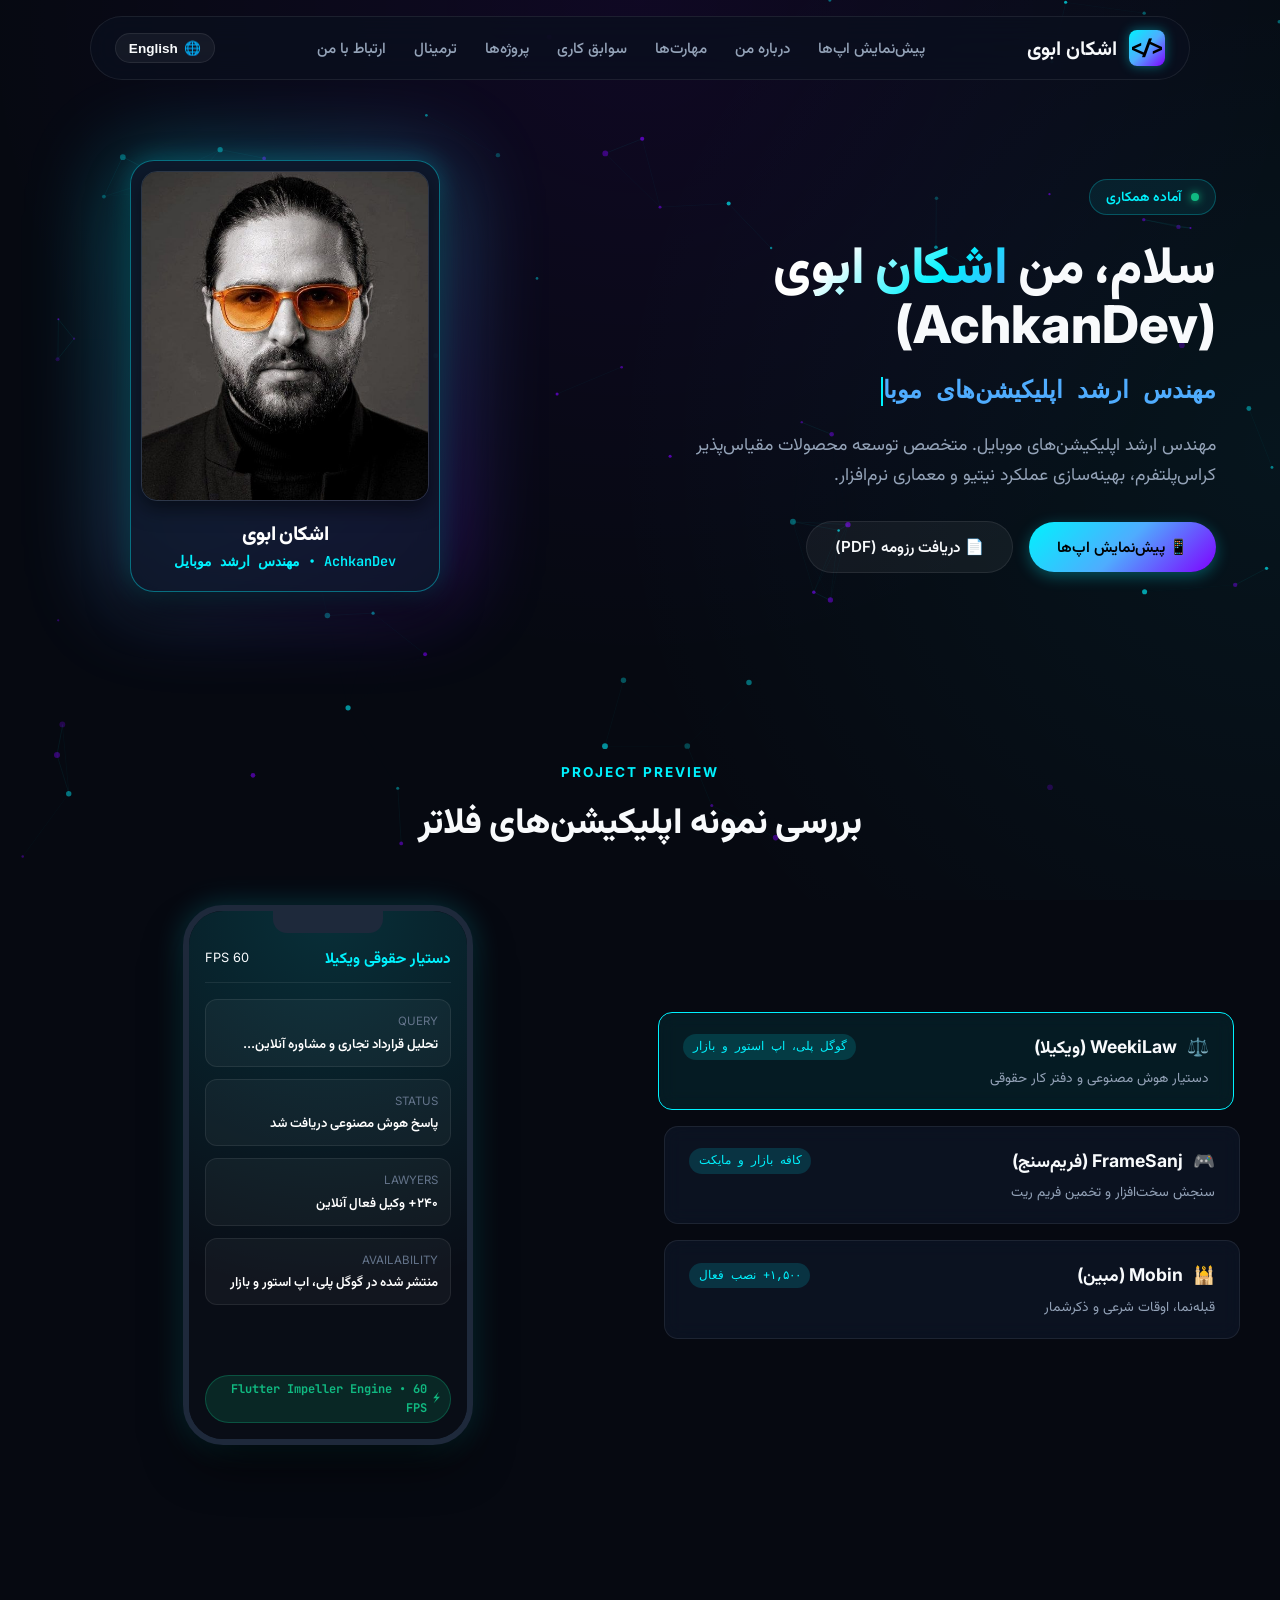
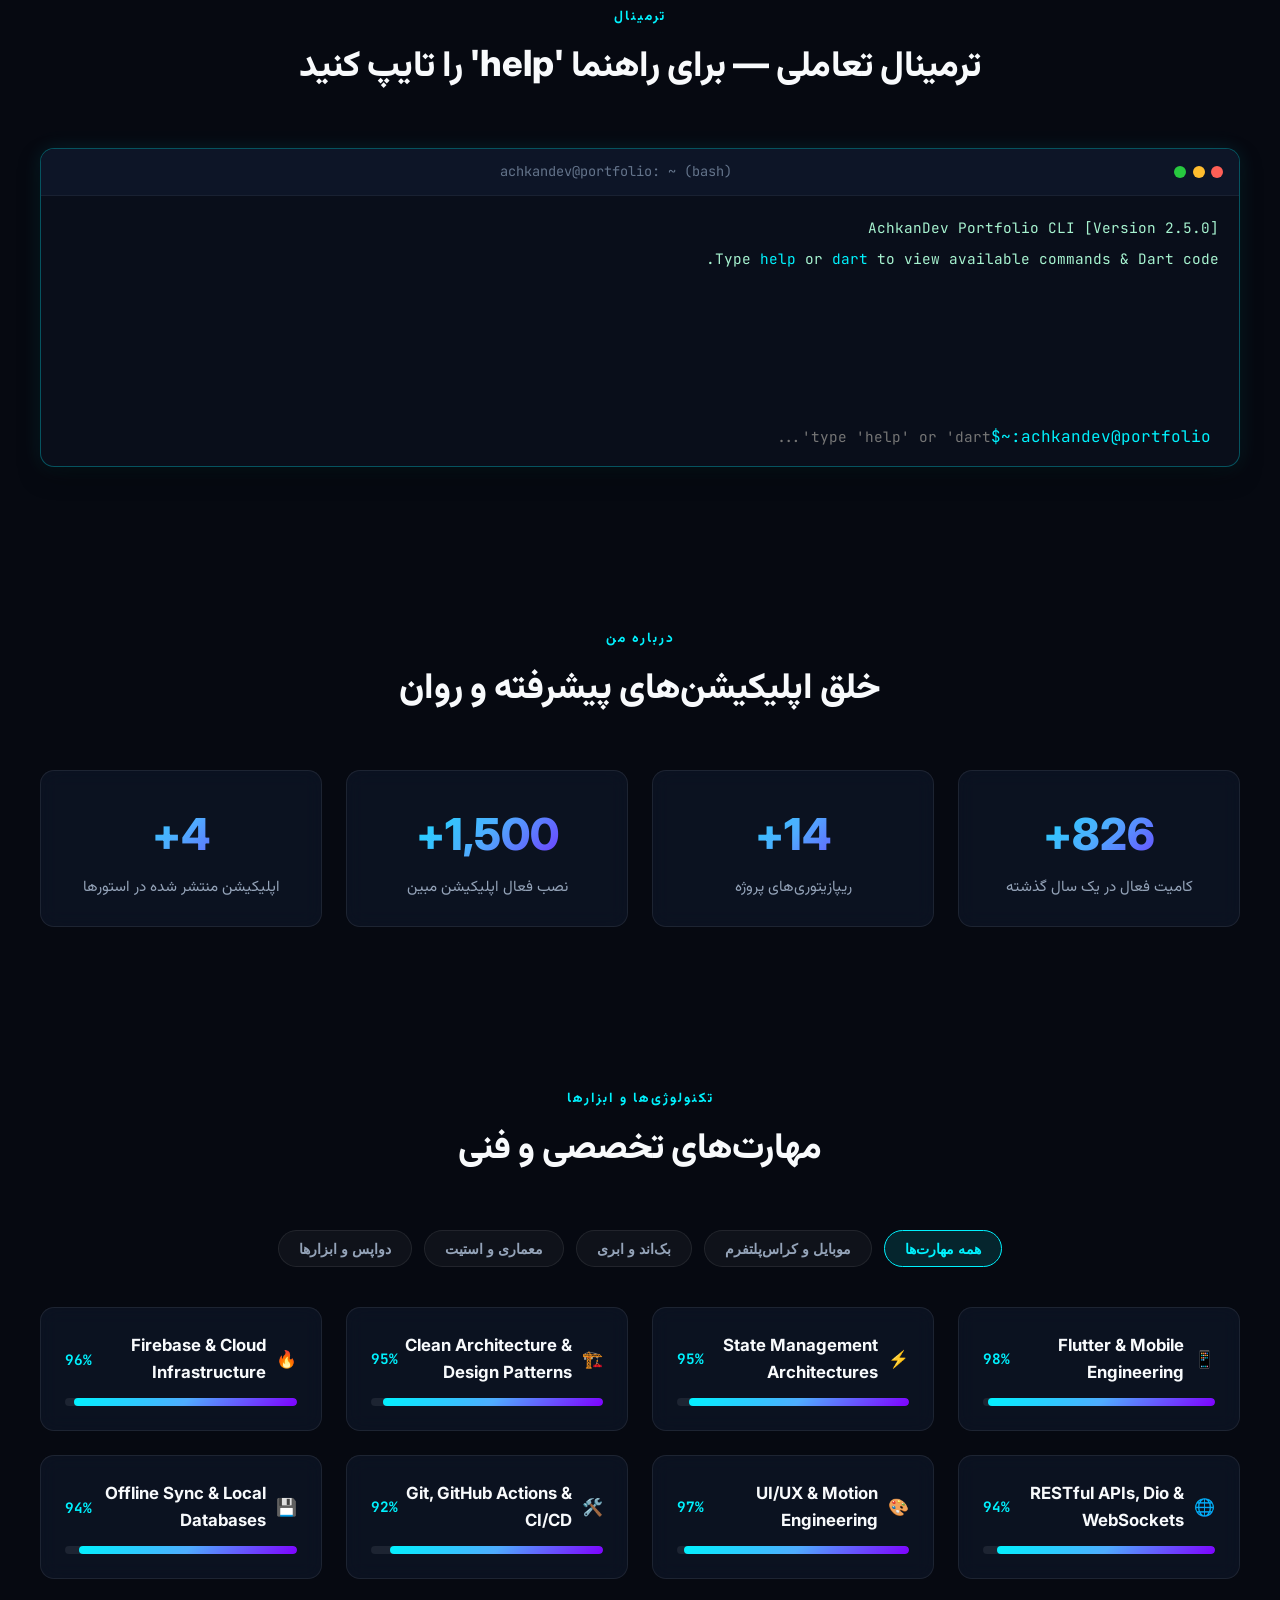
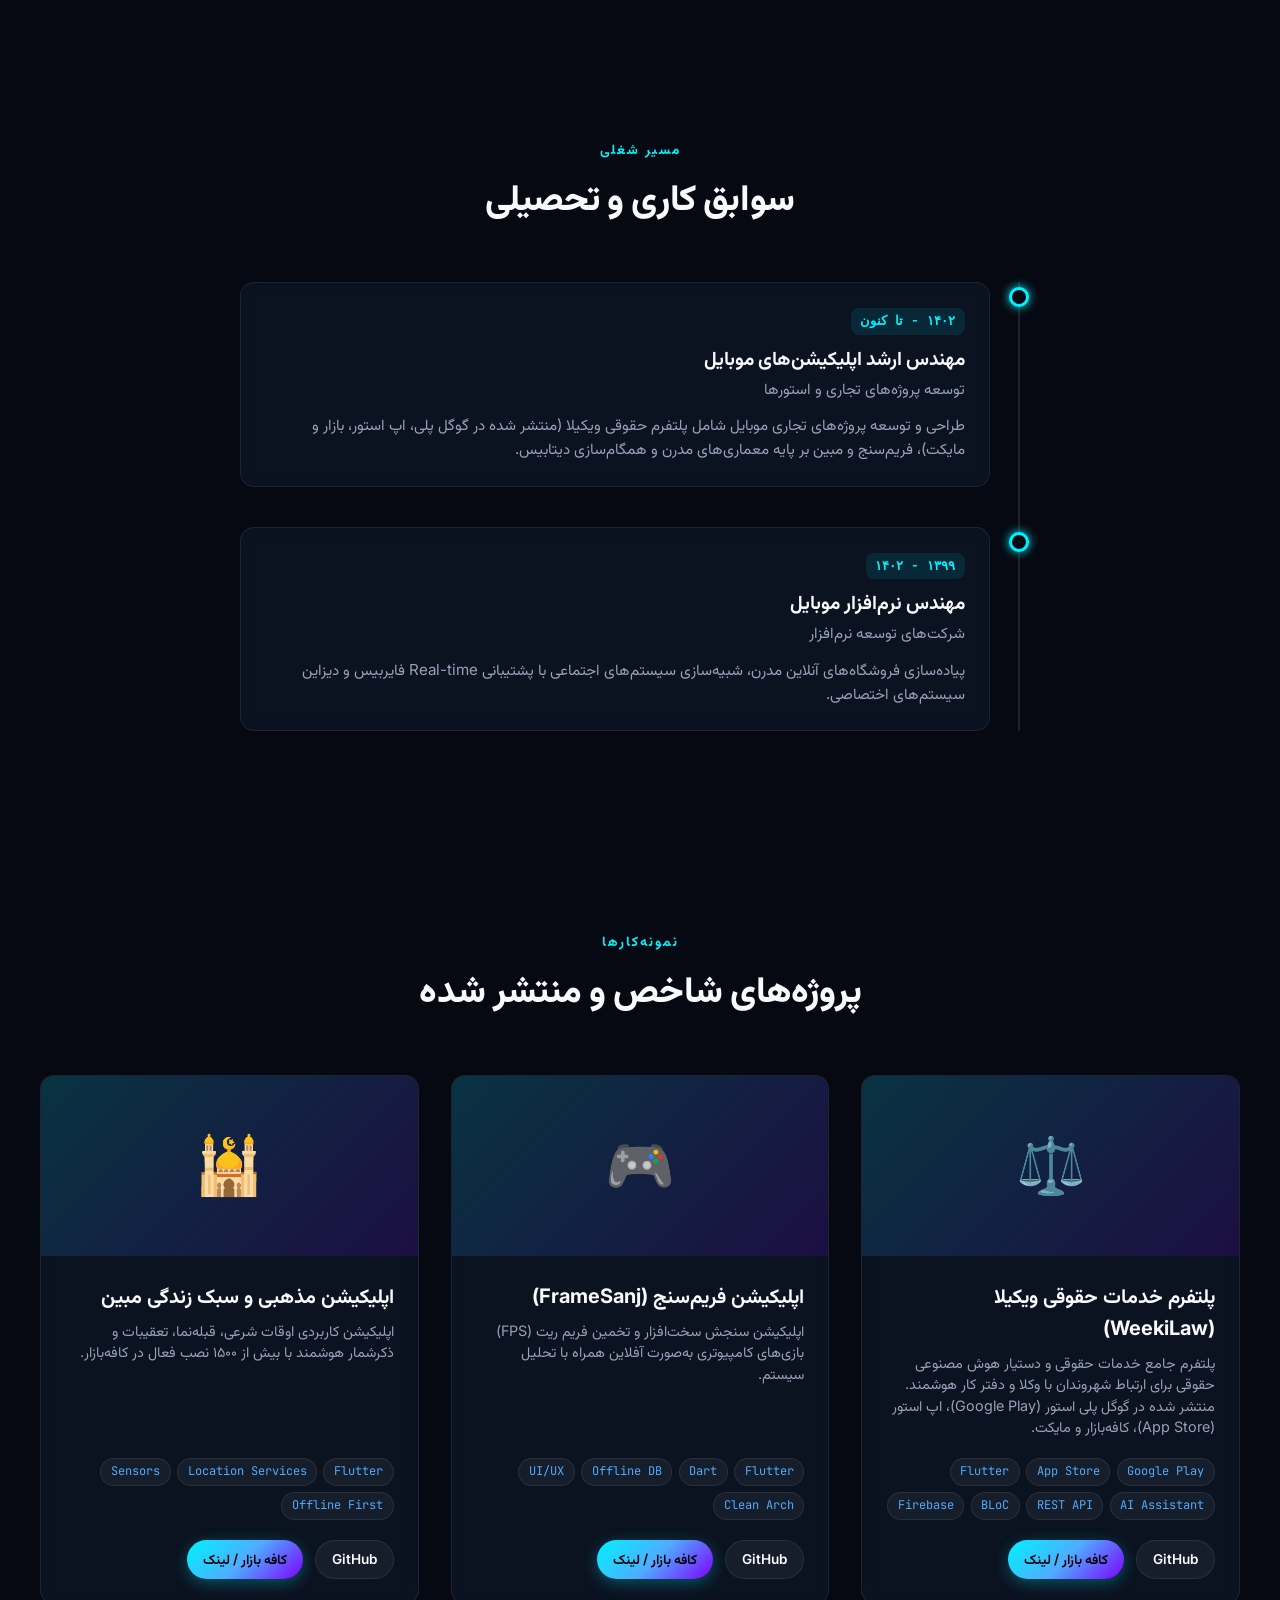
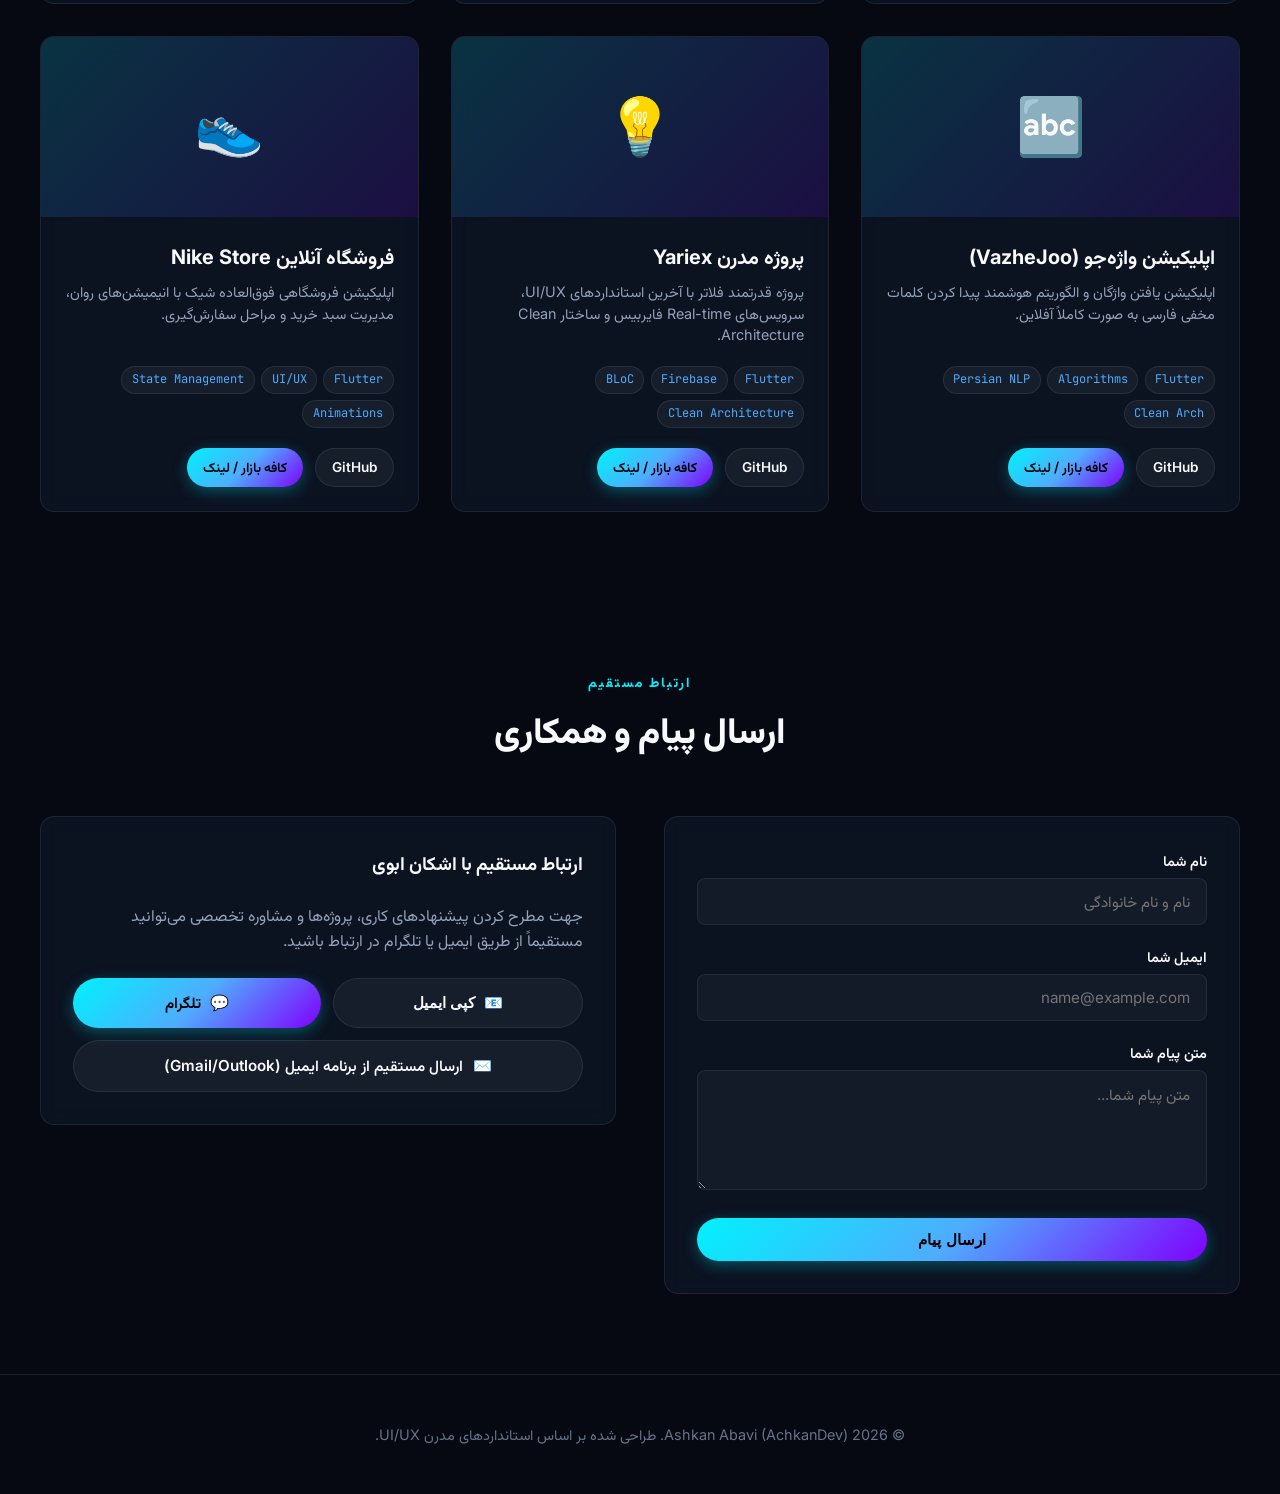
==== index.html @ a9c81d1b "Redesign avatar into modern executive portrait card displaying full high-res photo" ====
<!DOCTYPE html>
<html lang="fa" dir="rtl">
<head>
  <meta charset="UTF-8">
  <meta name="viewport" content="width=device-width, initial-scale=1.0">
  <title>اشکان ابوی (AchkanDev) — مهندس ارشد اپلیکیشن‌های موبایل</title>
  <meta name="description" content="رزومه و نمونه‌کارهای اشکان ابوی (AchkanDev)، مهندس ارشد اپلیکیشن‌های موبایل و معمار سیستم‌های کراس‌پلتفرم.">
  <meta name="keywords" content="فلاتر, Flutter, Dart, اشکان ابوی, Ashkan Abavi, AchkanDev, نمونه کار, رزومه">

  <!-- OpenGraph -->
  <meta property="og:title" content="Ashkan Abavi (AchkanDev) — Senior Mobile Application Engineer">
  <meta property="og:description" content="Explore live mobile app previews, published projects, skills, and interactive CLI shell of Ashkan Abavi.">
  <meta property="og:type" content="website">
  <meta property="og:url" content="https://AchkanDev.github.io">

  <!-- Google Fonts -->
  <link rel="preconnect" href="https://fonts.googleapis.com">
  <link rel="preconnect" href="https://fonts.gstatic.com" crossorigin>
  <link href="https://fonts.googleapis.com/css2?family=Inter:wght@400;500;600;700;800&family=JetBrains+Mono:wght@400;600;800&family=Vazirmatn:wght@400;600;700;800&display=swap" rel="stylesheet">

  <!-- Stylesheets with Cache Busting Version Query -->
  <link rel="stylesheet" href="css/main.css?v=5">
  <link rel="stylesheet" href="css/components.css?v=5">
  <link rel="stylesheet" href="css/animations.css?v=5">
</head>
<body>

  <!-- Dynamic Particle Canvas Background -->
  <canvas id="particles-canvas"></canvas>

  <!-- Navbar -->
  <nav class="navbar" id="navbar">
    <a href="#" class="nav-brand">
      <div class="logo-icon">&lt;/&gt;</div>
      <span data-i18n="navBrand">اشکان ابوی</span>
    </a>
    <ul class="nav-menu">
      <li><a href="#simulator" class="nav-link" data-i18n="navSimulator">پیش‌نمایش اپ‌ها</a></li>
      <li><a href="#about" class="nav-link" data-i18n="navAbout">درباره من</a></li>
      <li><a href="#skills" class="nav-link" data-i18n="navSkills">مهارت‌ها</a></li>
      <li><a href="#experience" class="nav-link" data-i18n="navExperience">سوابق</a></li>
      <li><a href="#projects" class="nav-link" data-i18n="navProjects">پروژه‌ها</a></li>
      <li><a href="#terminal" class="nav-link" data-i18n="navTerminal">ترمینال</a></li>
      <li><a href="#contact" class="nav-link" data-i18n="navContact">تماس</a></li>
    </ul>
    <div class="nav-controls">
      <button class="lang-btn" id="lang-toggle">
        <span>🌐</span> English
      </button>
    </div>
  </nav>

  <!-- Hero Section -->
  <header class="hero container">
    <div class="hero-content">
      <div class="status-badge">
        <span class="status-dot"></span>
        <span data-i18n="statusBadge">آماده همکاری</span>
      </div>
      <h1 class="hero-title">
        <span data-i18n="heroGreeting">سلام، من </span>
        <span class="gradient-text" data-i18n="heroName">اشکان ابوی</span>
        <span data-i18n="heroNickname"> (AchkanDev)</span>
      </h1>
      <div class="typewriter-wrapper">
        <span id="typewriter"></span><span class="typewriter-cursor"></span>
      </div>
      <p class="hero-bio" data-i18n="heroBio">
        مهندس ارشد اپلیکیشن‌های موبایل. متخصص توسعه محصولات مقیاس‌پذیر کراس‌پلتفرم، بهینه‌سازی عملکرد نیتیو و معماری نرم‌افزار.
      </p>
      <div class="hero-actions">
        <a href="#simulator" class="btn btn-primary" data-i18n="heroBtnDemo">📱 پیش‌نمایش اپ‌ها</a>
        <a href="cv-fa.pdf" id="hero-btn-cv" target="_blank" class="btn btn-secondary" data-i18n="heroBtnCv">📄 دریافت رزومه (PDF)</a>
      </div>
    </div>
    <div class="hero-avatar-wrapper">
      <div class="avatar-glow-ring"></div>
      <div class="avatar-card">
        <img src="assets/avatar.png?v=5" alt="Ashkan Abavi" class="avatar-img" onerror="this.src='assets/avatar.jpg?v=5'">
        <div class="avatar-info">
          <div class="avatar-name" data-i18n="avatarName">اشکان ابوی</div>
          <div class="avatar-tag" data-i18n="avatarTag">AchkanDev • مهندس ارشد موبایل</div>
        </div>
      </div>
    </div>
  </header>

  <!-- Live Mobile Device Frame Simulator -->
  <section class="section container simulator-section" id="simulator">
    <div class="section-header">
      <div class="section-subtitle" data-i18n="simSubtitle">PROJECT PREVIEW</div>
      <h2 class="section-title" data-i18n="simTitle">بررسی نمونه اپلیکیشن‌های فلاتر</h2>
    </div>
    <div class="simulator-container">
      <div class="sim-tabs" id="sim-tabs-container">
        <!-- Dynamic Sim Tabs generated by app.js -->
      </div>
      <div class="phone-frame-wrapper">
        <div class="phone-device">
          <div class="phone-notch"></div>
          <div class="phone-screen" id="phone-screen">
            <!-- Dynamic Phone Content generated by app.js -->
          </div>
        </div>
      </div>
    </div>
  </section>

  <!-- Interactive Terminal CLI Section -->
  <section class="section container" id="terminal">
    <div class="section-header">
      <div class="section-subtitle" data-i18n="navTerminal">ترمینال تعاملی</div>
      <h2 class="section-title" data-i18n="terminalTitle">ترمینال تعاملی — برای راهنما 'help' را تایپ کنید</h2>
    </div>
    <div class="terminal-window">
      <div class="terminal-header">
        <div class="terminal-dots">
          <div class="terminal-dot dot-red"></div>
          <div class="terminal-dot dot-yellow"></div>
          <div class="terminal-dot dot-green"></div>
        </div>
        <div class="terminal-title">achkandev@portfolio: ~ (bash)</div>
        <div></div>
      </div>
      <div class="terminal-body" id="terminal-body">
        <!-- Terminal lines populated by terminal.js -->
      </div>
      <div class="terminal-input-wrapper" style="padding: 0 1.25rem 1rem 1.25rem;">
        <span class="terminal-prompt">achkandev@portfolio:~$</span>
        <input type="text" id="terminal-input" class="terminal-input" autocomplete="off" placeholder="type 'help' or 'dart'...">
      </div>
    </div>
  </section>

  <!-- About Section & Stats -->
  <section class="section container" id="about">
    <div class="section-header">
      <div class="section-subtitle" data-i18n="aboutSub">درباره من</div>
      <h2 class="section-title" data-i18n="aboutTitle">خلق اپلیکیشن‌های پیشرفته و روان</h2>
    </div>
    <div class="stats-grid" id="stats-container">
      <!-- Stats populated dynamically by app.js -->
    </div>
  </section>

  <!-- Skills Section -->
  <section class="section container" id="skills">
    <div class="section-header">
      <div class="section-subtitle" data-i18n="skillsSub">تکنولوژی‌ها و ابزارها</div>
      <h2 class="section-title" data-i18n="skillsTitle">مهارت‌های تخصصی و فنی</h2>
    </div>
    <div class="skills-tabs">
      <button class="skill-tab active" data-category="all" data-i18n="tabAll">همه مهارت‌ها</button>
      <button class="skill-tab" data-category="mobile" data-i18n="tabMobile">موبایل و کراس‌پلتفرم</button>
      <button class="skill-tab" data-category="backend" data-i18n="tabBackend">بک‌اند و ابری</button>
      <button class="skill-tab" data-category="architecture" data-i18n="tabArch">معماری و استیت</button>
      <button class="skill-tab" data-category="tools" data-i18n="tabTools">دواپس و ابزارها</button>
    </div>
    <div class="skills-grid" id="skills-grid">
      <!-- Skills populated dynamically by app.js -->
    </div>
  </section>

  <!-- Experience Timeline -->
  <section class="section container" id="experience">
    <div class="section-header">
      <div class="section-subtitle" data-i18n="expSub">مسیر شغلی</div>
      <h2 class="section-title" data-i18n="expTitle">سوابق کاری و تحصیلی</h2>
    </div>
    <div class="timeline" id="timeline-container">
      <!-- Timeline populated dynamically by app.js -->
    </div>
  </section>

  <!-- Projects Showcase -->
  <section class="section container" id="projects">
    <div class="section-header">
      <div class="section-subtitle" data-i18n="projectsSub">نمونه‌کارها</div>
      <h2 class="section-title" data-i18n="projectsTitle">پروژه‌های شاخص و منتشر شده</h2>
    </div>
    <div class="projects-grid" id="projects-grid">
      <!-- Projects populated dynamically by app.js -->
    </div>
  </section>

  <!-- Contact Section -->
  <section class="section container" id="contact">
    <div class="section-header">
      <div class="section-subtitle" data-i18n="contactSub">ارتباط مستقیم</div>
      <h2 class="section-title" data-i18n="contactTitle">ارسال پیام و همکاری</h2>
    </div>
    <div class="contact-container">
      <div class="contact-card">
        <form id="contact-form" action="https://formsubmit.co/Ashkan.abavi1@gmail.com" method="POST" target="_blank">
          <!-- FormSubmit Configuration Hidden Fields -->
          <input type="hidden" name="_captcha" value="false">
          <input type="hidden" name="_template" value="table">
          <input type="hidden" name="_subject" value="New Portfolio Message for Ashkan Abavi">

          <div class="form-group">
            <label class="form-label" data-i18n="contactName">نام شما</label>
            <input type="text" name="name" id="contact-name-input" class="form-input" required data-i18n-placeholder="contactNamePlaceholder" placeholder="نام و نام خانوادگی">
          </div>
          <div class="form-group">
            <label class="form-label" data-i18n="contactEmail">ایمیل شما</label>
            <input type="email" name="email" id="contact-email-input" class="form-input" required data-i18n-placeholder="contactEmailPlaceholder" placeholder="name@example.com">
          </div>
          <div class="form-group">
            <label class="form-label" data-i18n="contactMsg">متن پیام شما</label>
            <textarea name="message" id="contact-msg-input" class="form-textarea" required data-i18n-placeholder="contactMsgPlaceholder" placeholder="متن پیام شما..."></textarea>
          </div>
          <button type="submit" id="contact-submit-btn" class="btn btn-primary" style="width: 100%; justify-content: center;" data-i18n="contactSend">ارسال پیام</button>
        </form>
      </div>

      <div class="contact-card" style="display: flex; flex-direction: column; justify-content: center; align-items: flex-start; gap: 1.5rem;">
        <h3 data-i18n="contactQuickTitle">ارتباط مستقیم با اشکان ابوی</h3>
        <p style="color: var(--text-muted);" data-i18n="contactQuickDesc">جهت مطرح کردن پیشنهادهای کاری، پروژه‌ها و مشاوره تخصصی می‌توانید مستقیماً از طریق ایمیل یا تلگرام در ارتباط باشید.</p>
        <div style="display: flex; flex-direction: column; gap: 0.75rem; width: 100%;">
          <div style="display: flex; gap: 0.75rem; width: 100%;">
            <button class="btn btn-secondary" id="copy-email-btn" style="flex: 1; justify-content: center;">
              <span>📧</span> <span data-i18n="copyEmail">کپی ایمیل</span>
            </button>
            <a href="https://t.me/achkandev" target="_blank" class="btn btn-primary" style="flex: 1; justify-content: center;">
              <span>💬</span> <span data-i18n="contactTelegram">تلگرام</span>
            </a>
          </div>
          <a href="mailto:Ashkan.abavi1@gmail.com" class="btn btn-secondary" style="width: 100%; justify-content: center;">
            <span>✉️</span> <span data-i18n="contactDirectEmail">ارسال مستقیم از برنامه ایمیل (Gmail/Outlook)</span>
          </a>
        </div>
      </div>
    </div>
  </section>

  <!-- Footer -->
  <footer class="footer">
    <div class="container">
      <p>© <span id="year">2026</span> Ashkan Abavi (AchkanDev). <span data-i18n="footerRights">طراحی شده بر اساس استانداردهای مدرن UI/UX.</span></p>
    </div>
  </footer>

  <!-- Scripts with Cache Busting Version Query -->
  <script src="js/config.js?v=5"></script>
  <script src="js/translations.js?v=5"></script>
  <script src="js/particles.js?v=5"></script>
  <script src="js/terminal.js?v=5"></script>
  <script src="js/app.js?v=5"></script>
</body>
</html>
---- css/main.css ----
/* ==========================================================================
   Antigravity CV/Portfolio Design System - Main Variables & Global Base
   ========================================================================== */

:root {
  /* Color Tokens - Cyberpunk Dark Glassmorphic */
  --bg-base: #060911;
  --bg-card: rgba(15, 23, 42, 0.65);
  --bg-card-hover: rgba(30, 41, 59, 0.8);
  --bg-glass: rgba(255, 255, 255, 0.03);
  --border-glass: rgba(255, 255, 255, 0.08);
  --border-glass-glow: rgba(0, 242, 254, 0.3);

  /* Primary Accent Gradients */
  --primary-cyan: #00f2fe;
  --primary-blue: #4facfe;
  --primary-purple: #7f00ff;
  --primary-pink: #e100ff;
  --gradient-accent: linear-gradient(135deg, #00f2fe 0%, #4facfe 50%, #7f00ff 100%);
  --gradient-glow: linear-gradient(135deg, rgba(0, 242, 254, 0.15), rgba(127, 0, 255, 0.15));
  --gradient-text: linear-gradient(135deg, #ffffff 30%, #00f2fe 70%, #4facfe 100%);

  /* Text Colors */
  --text-main: #f8fafc;
  --text-muted: #94a3b8;
  --text-dim: #64748b;

  /* Fonts */
  --font-sans: 'Inter', 'Vazirmatn', -apple-system, BlinkMacSystemFont, 'Segoe UI', Roboto, sans-serif;
  --font-code: 'JetBrains Mono', 'Fira Code', Consolas, monospace;

  /* Shadows */
  --shadow-sm: 0 4px 6px -1px rgba(0, 0, 0, 0.3);
  --shadow-lg: 0 10px 25px -5px rgba(0, 0, 0, 0.5), 0 0 20px rgba(0, 242, 254, 0.1);
  --shadow-glow: 0 0 30px rgba(0, 242, 254, 0.25);

  /* Radius & Transitions */
  --radius-sm: 8px;
  --radius-md: 14px;
  --radius-lg: 20px;
  --radius-full: 9999px;

  --transition-fast: 0.2s cubic-bezier(0.4, 0, 0.2, 1);
  --transition-normal: 0.35s cubic-bezier(0.4, 0, 0.2, 1);
  --transition-spring: 0.5s cubic-bezier(0.175, 0.885, 0.32, 1.275);
}

/* Base Styles */
*, *::before, *::after {
  box-sizing: border-box;
  margin: 0;
  padding: 0;
}

html {
  scroll-behavior: smooth;
  font-size: 16px;
  background-color: var(--bg-base);
  color: var(--text-main);
  font-family: var(--font-sans);
  overflow-x: hidden;
}

body {
  min-height: 100vh;
  line-height: 1.6;
  position: relative;
  background: radial-gradient(circle at 50% 0%, rgba(127, 0, 255, 0.08) 0%, transparent 60%),
              radial-gradient(circle at 100% 50%, rgba(0, 242, 254, 0.05) 0%, transparent 50%);
  background-attachment: fixed;
}

/* Custom Scrollbar */
::-webkit-scrollbar {
  width: 8px;
}
::-webkit-scrollbar-track {
  background: var(--bg-base);
}
::-webkit-scrollbar-thumb {
  background: rgba(0, 242, 254, 0.2);
  border-radius: var(--radius-full);
}
::-webkit-scrollbar-thumb:hover {
  background: var(--primary-cyan);
}

/* Selection */
::selection {
  background: rgba(0, 242, 254, 0.3);
  color: #fff;
}

/* Container */
.container {
  max-width: 1200px;
  margin: 0 auto;
  padding: 0 1.5rem;
}

/* RTL Specific Overrides */
[dir="rtl"] {
  text-align: right;
}
[dir="ltr"] {
  text-align: left;
}

/* Canvas Background */
#particles-canvas {
  position: fixed;
  top: 0;
  left: 0;
  width: 100%;
  height: 100%;
  pointer-events: none;
  z-index: 0;
}

/* Utility Classes */
.gradient-text {
  background: var(--gradient-text);
  -webkit-background-clip: text;
  -webkit-text-fill-color: transparent;
}
.accent-glow {
  box-shadow: var(--shadow-glow);
}
---- css/components.css ----
/* ==========================================================================
   Antigravity CV/Portfolio Design System - Components & Layout
   ========================================================================== */

/* Navbar */
.navbar {
  position: fixed;
  top: 1rem;
  left: 50%;
  transform: translateX(-50%);
  width: calc(100% - 3rem);
  max-width: 1100px;
  height: 64px;
  background: rgba(10, 15, 30, 0.75);
  backdrop-filter: blur(16px);
  -webkit-backdrop-filter: blur(16px);
  border: 1px solid var(--border-glass);
  border-radius: var(--radius-full);
  display: flex;
  align-items: center;
  justify-content: space-between;
  padding: 0 1.5rem;
  z-index: 1000;
  transition: var(--transition-normal);
}

.navbar.scrolled {
  box-shadow: var(--shadow-lg);
  border-color: rgba(0, 242, 254, 0.2);
}

.nav-brand {
  display: flex;
  align-items: center;
  gap: 0.75rem;
  font-weight: 700;
  font-size: 1.25rem;
  text-decoration: none;
  color: var(--text-main);
}

.nav-brand .logo-icon {
  width: 36px;
  height: 36px;
  background: var(--gradient-accent);
  border-radius: var(--radius-sm);
  display: flex;
  align-items: center;
  justify-content: center;
  font-family: var(--font-code);
  font-weight: 800;
  color: #000;
  box-shadow: 0 0 12px rgba(0, 242, 254, 0.4);
}

.nav-menu {
  display: flex;
  align-items: center;
  gap: 1.75rem;
  list-style: none;
}

.nav-link {
  color: var(--text-muted);
  text-decoration: none;
  font-size: 0.95rem;
  font-weight: 500;
  transition: var(--transition-fast);
  position: relative;
}

.nav-link:hover, .nav-link.active {
  color: var(--primary-cyan);
}

.nav-link.active::after {
  content: '';
  position: absolute;
  bottom: -4px;
  left: 0;
  width: 100%;
  height: 2px;
  background: var(--primary-cyan);
  border-radius: var(--radius-full);
  box-shadow: 0 0 8px var(--primary-cyan);
}

.nav-controls {
  display: flex;
  align-items: center;
  gap: 0.75rem;
}

.lang-btn {
  background: rgba(255, 255, 255, 0.05);
  border: 1px solid var(--border-glass);
  color: var(--text-main);
  padding: 0.4rem 0.8rem;
  border-radius: var(--radius-full);
  cursor: pointer;
  font-size: 0.85rem;
  font-weight: 600;
  display: flex;
  align-items: center;
  gap: 0.4rem;
  transition: var(--transition-fast);
}

.lang-btn:hover {
  background: rgba(0, 242, 254, 0.15);
  border-color: var(--primary-cyan);
  color: var(--primary-cyan);
}

/* Hero Section */
.hero {
  position: relative;
  padding-top: 160px;
  padding-bottom: 90px;
  display: grid;
  grid-template-columns: 1.2fr 0.8fr;
  gap: 3rem;
  align-items: center;
  z-index: 1;
}

.status-badge {
  display: inline-flex;
  align-items: center;
  gap: 0.6rem;
  padding: 0.4rem 1rem;
  background: rgba(0, 242, 254, 0.08);
  border: 1px solid rgba(0, 242, 254, 0.25);
  border-radius: var(--radius-full);
  font-size: 0.85rem;
  font-weight: 600;
  color: var(--primary-cyan);
  margin-bottom: 1.25rem;
}

.status-dot {
  width: 8px;
  height: 8px;
  background: #10b981;
  border-radius: 50%;
  box-shadow: 0 0 8px #10b981;
  animation: pulse-dot 2s infinite;
}

.hero-title {
  font-size: 3.25rem;
  font-weight: 800;
  line-height: 1.15;
  margin-bottom: 1rem;
}

.typewriter-wrapper {
  font-size: 1.5rem;
  color: var(--primary-blue);
  font-weight: 600;
  min-height: 2.2rem;
  margin-bottom: 1.25rem;
  font-family: var(--font-code);
}

.hero-bio {
  color: var(--text-muted);
  font-size: 1.1rem;
  line-height: 1.7;
  margin-bottom: 2rem;
  max-width: 600px;
}

.hero-actions {
  display: flex;
  align-items: center;
  gap: 1rem;
  flex-wrap: wrap;
}

/* Primary & Secondary Buttons */
.btn {
  padding: 0.8rem 1.75rem;
  border-radius: var(--radius-full);
  font-weight: 600;
  font-size: 0.95rem;
  text-decoration: none;
  cursor: pointer;
  border: none;
  display: inline-flex;
  align-items: center;
  gap: 0.6rem;
  transition: var(--transition-normal);
  position: relative;
  overflow: hidden;
}

.btn-primary {
  background: var(--gradient-accent);
  color: #000;
  box-shadow: 0 4px 15px rgba(0, 242, 254, 0.3);
}

.btn-primary:hover {
  transform: translateY(-2px);
  box-shadow: 0 6px 25px rgba(0, 242, 254, 0.5);
}

.btn-secondary {
  background: rgba(255, 255, 255, 0.05);
  border: 1px solid var(--border-glass);
  color: var(--text-main);
}

.btn-secondary:hover {
  background: rgba(255, 255, 255, 0.1);
  border-color: rgba(255, 255, 255, 0.2);
  transform: translateY(-2px);
}

/* Avatar Frame */
.hero-avatar-wrapper {
  position: relative;
  display: flex;
  justify-content: center;
}

.avatar-glow-ring {
  position: absolute;
  width: 340px;
  height: 440px;
  border-radius: 30px;
  background: var(--gradient-accent);
  filter: blur(45px);
  opacity: 0.35;
  animation: float-glow 6s infinite alternate ease-in-out;
}

.avatar-card {
  position: relative;
  width: 310px;
  border-radius: 24px;
  background: rgba(15, 23, 42, 0.85);
  border: 1.5px solid rgba(0, 242, 254, 0.4);
  backdrop-filter: blur(16px);
  padding: 10px;
  display: flex;
  flex-direction: column;
  align-items: center;
  box-shadow: 0 20px 40px rgba(0, 0, 0, 0.6), 0 0 25px rgba(0, 242, 254, 0.25);
  overflow: hidden;
  transition: transform 0.4s ease, border-color 0.4s ease, box-shadow 0.4s ease;
}

.avatar-card:hover {
  transform: translateY(-8px) scale(1.02);
  border-color: rgba(0, 242, 254, 0.8);
  box-shadow: 0 25px 50px rgba(0, 0, 0, 0.7), 0 0 35px rgba(0, 242, 254, 0.4);
}

.avatar-img {
  width: 100%;
  height: 330px;
  border-radius: 16px;
  border: 1px solid rgba(255, 255, 255, 0.12);
  object-fit: cover;
  object-position: center 20%;
  margin-bottom: 0.75rem;
  box-shadow: 0 8px 20px rgba(0,0,0,0.5);
  image-rendering: -webkit-optimize-contrast;
}

.avatar-info {
  text-align: center;
  padding: 0.25rem 0.5rem 0.5rem 0.5rem;
}

.avatar-name {
  font-weight: 800;
  font-size: 1.25rem;
  color: #ffffff;
  letter-spacing: -0.3px;
}

.avatar-tag {
  font-size: 0.85rem;
  color: var(--primary-cyan);
  font-family: var(--font-code);
  font-weight: 600;
  margin-top: 2px;
}

/* Interactive Phone Device Frame Simulator Widget */
.simulator-section {
  padding: 4rem 0;
}

.simulator-container {
  display: grid;
  grid-template-columns: 1fr 1fr;
  gap: 3rem;
  align-items: center;
}

.sim-tabs {
  display: flex;
  flex-direction: column;
  gap: 1rem;
}

.sim-tab-card {
  background: var(--bg-card);
  border: 1px solid var(--border-glass);
  border-radius: var(--radius-md);
  padding: 1.25rem 1.5rem;
  cursor: pointer;
  backdrop-filter: blur(10px);
  transition: var(--transition-normal);
}

.sim-tab-card:hover, .sim-tab-card.active {
  border-color: var(--primary-cyan);
  background: rgba(0, 242, 254, 0.08);
  transform: translateX(6px);
}

[dir="rtl"] .sim-tab-card:hover, [dir="rtl"] .sim-tab-card.active {
  transform: translateX(-6px);
}

.sim-tab-header {
  display: flex;
  align-items: center;
  justify-content: space-between;
  margin-bottom: 0.4rem;
}

.sim-tab-title {
  font-weight: 700;
  font-size: 1.1rem;
  display: flex;
  align-items: center;
  gap: 0.6rem;
}

.sim-tab-badge {
  font-size: 0.75rem;
  font-family: var(--font-code);
  padding: 0.2rem 0.6rem;
  background: rgba(0, 242, 254, 0.15);
  border-radius: var(--radius-full);
  color: var(--primary-cyan);
}

/* Phone Mockup Frame */
.phone-frame-wrapper {
  display: flex;
  justify-content: center;
}

.phone-device {
  width: 290px;
  height: 540px;
  background: #090d16;
  border: 6px solid #1e293b;
  border-radius: 40px;
  box-shadow: 0 25px 50px -12px rgba(0, 0, 0, 0.8), 0 0 30px rgba(0, 242, 254, 0.2);
  position: relative;
  overflow: hidden;
  display: flex;
  flex-direction: column;
}

.phone-notch {
  width: 110px;
  height: 22px;
  background: #1e293b;
  position: absolute;
  top: 0;
  left: 50%;
  transform: translateX(-50%);
  border-bottom-left-radius: 14px;
  border-bottom-right-radius: 14px;
  z-index: 10;
}

.phone-screen {
  flex: 1;
  padding: 35px 16px 16px 16px;
  display: flex;
  flex-direction: column;
  background: radial-gradient(circle at 50% 0%, rgba(0, 242, 254, 0.15), transparent 70%), #090d16;
  font-family: var(--font-sans);
}

.screen-app-bar {
  display: flex;
  align-items: center;
  justify-content: space-between;
  padding-bottom: 12px;
  border-bottom: 1px solid var(--border-glass);
  margin-bottom: 16px;
}

.screen-title {
  font-size: 0.95rem;
  font-weight: 700;
  color: var(--primary-cyan);
}

.screen-content {
  flex: 1;
  display: flex;
  flex-direction: column;
  gap: 12px;
}

.screen-widget-card {
  background: rgba(255, 255, 255, 0.04);
  border: 1px solid var(--border-glass);
  border-radius: 12px;
  padding: 12px;
  font-size: 0.82rem;
}

.fps-meter-badge {
  display: inline-flex;
  align-items: center;
  gap: 6px;
  padding: 4px 10px;
  background: rgba(16, 185, 129, 0.15);
  border: 1px solid rgba(16, 185, 129, 0.3);
  border-radius: 99px;
  color: #10b981;
  font-size: 0.75rem;
  font-weight: 700;
  font-family: var(--font-code);
  margin-top: auto;
}

/* Terminal CLI Widget */
.terminal-section {
  padding: 3rem 0;
}

.terminal-window {
  background: #090e1a;
  border: 1px solid var(--border-glass-glow);
  border-radius: var(--radius-md);
  overflow: hidden;
  box-shadow: var(--shadow-lg);
  font-family: var(--font-code);
}

.terminal-header {
  background: #0d1527;
  padding: 0.75rem 1rem;
  display: flex;
  align-items: center;
  justify-content: space-between;
  border-bottom: 1px solid rgba(255, 255, 255, 0.05);
}

.terminal-dots {
  display: flex;
  gap: 0.4rem;
}

.terminal-dot {
  width: 12px;
  height: 12px;
  border-radius: 50%;
}

.dot-red { background: #ff5f56; }
.dot-yellow { background: #ffbd2e; }
.dot-green { background: #27c93f; }

.terminal-title {
  font-size: 0.85rem;
  color: var(--text-dim);
}

.terminal-body {
  padding: 1.25rem;
  min-height: 220px;
  max-height: 340px;
  overflow-y: auto;
  color: #a7f3d0;
  font-size: 0.9rem;
  line-height: 1.6;
}

.terminal-line {
  margin-bottom: 0.5rem;
  word-break: break-word;
}

.terminal-prompt {
  color: var(--primary-cyan);
  margin-right: 0.5rem;
}

.terminal-input-wrapper {
  display: flex;
  align-items: center;
  margin-top: 0.5rem;
}

.terminal-input {
  background: transparent;
  border: none;
  outline: none;
  color: #fff;
  font-family: var(--font-code);
  font-size: 0.9rem;
  width: 100%;
}

/* Cards & Section Titles */
.section {
  padding: 5rem 0;
  position: relative;
}

.section-header {
  text-align: center;
  margin-bottom: 3.5rem;
}

.section-subtitle {
  color: var(--primary-cyan);
  font-size: 0.85rem;
  font-weight: 700;
  text-transform: uppercase;
  letter-spacing: 2px;
  margin-bottom: 0.5rem;
}

.section-title {
  font-size: 2.25rem;
  font-weight: 800;
}

/* About & Stats Cards */
.stats-grid {
  display: grid;
  grid-template-columns: repeat(auto-fit, minmax(220px, 1fr));
  gap: 1.5rem;
  margin-top: 2rem;
}

.stat-card {
  background: var(--bg-card);
  border: 1px solid var(--border-glass);
  border-radius: var(--radius-md);
  padding: 1.75rem;
  text-align: center;
  backdrop-filter: blur(10px);
  transition: var(--transition-normal);
}

.stat-card:hover {
  transform: translateY(-5px);
  border-color: rgba(0, 242, 254, 0.4);
  box-shadow: var(--shadow-lg);
}

.stat-number {
  font-size: 2.75rem;
  font-weight: 800;
  background: var(--gradient-accent);
  -webkit-background-clip: text;
  -webkit-text-fill-color: transparent;
  margin-bottom: 0.25rem;
}

.stat-label {
  color: var(--text-muted);
  font-size: 0.95rem;
}

/* Skills Matrix */
.skills-tabs {
  display: flex;
  justify-content: center;
  gap: 0.75rem;
  margin-bottom: 2.5rem;
  flex-wrap: wrap;
}

.skill-tab {
  padding: 0.6rem 1.25rem;
  border-radius: var(--radius-full);
  background: rgba(255, 255, 255, 0.04);
  border: 1px solid var(--border-glass);
  color: var(--text-muted);
  cursor: pointer;
  font-weight: 600;
  font-size: 0.9rem;
  transition: var(--transition-fast);
}

.skill-tab.active, .skill-tab:hover {
  background: rgba(0, 242, 254, 0.12);
  border-color: var(--primary-cyan);
  color: var(--primary-cyan);
}

.skills-grid {
  display: grid;
  grid-template-columns: repeat(auto-fit, minmax(280px, 1fr));
  gap: 1.5rem;
}

.skill-card {
  background: var(--bg-card);
  border: 1px solid var(--border-glass);
  border-radius: var(--radius-md);
  padding: 1.5rem;
  backdrop-filter: blur(10px);
  transition: var(--transition-normal);
}

.skill-card:hover {
  border-color: rgba(0, 242, 254, 0.3);
  transform: translateY(-3px);
}

.skill-info {
  display: flex;
  justify-content: space-between;
  align-items: center;
  margin-bottom: 0.75rem;
}

.skill-name {
  font-weight: 700;
  font-size: 1.05rem;
  display: flex;
  align-items: center;
  gap: 0.6rem;
}

.skill-percent {
  font-family: var(--font-code);
  color: var(--primary-cyan);
  font-size: 0.9rem;
  font-weight: 700;
}

.progress-bar-bg {
  width: 100%;
  height: 8px;
  background: rgba(255, 255, 255, 0.08);
  border-radius: var(--radius-full);
  overflow: hidden;
}

.progress-bar-fill {
  height: 100%;
  background: var(--gradient-accent);
  border-radius: var(--radius-full);
  width: 0%;
  transition: width 1.2s cubic-bezier(0.4, 0, 0.2, 1);
}

/* Experience & Timeline */
.timeline {
  position: relative;
  max-width: 800px;
  margin: 0 auto;
}

.timeline::before {
  content: '';
  position: absolute;
  top: 0;
  bottom: 0;
  left: 20px;
  width: 2px;
  background: rgba(255, 255, 255, 0.1);
}

[dir="rtl"] .timeline::before {
  left: auto;
  right: 20px;
}

.timeline-item {
  position: relative;
  padding-left: 50px;
  margin-bottom: 2.5rem;
}

[dir="rtl"] .timeline-item {
  padding-left: 0;
  padding-right: 50px;
}

.timeline-marker {
  position: absolute;
  left: 11px;
  top: 5px;
  width: 20px;
  height: 20px;
  border-radius: 50%;
  background: var(--bg-base);
  border: 3px solid var(--primary-cyan);
  box-shadow: 0 0 10px var(--primary-cyan);
}

[dir="rtl"] .timeline-marker {
  left: auto;
  right: 11px;
}

.timeline-card {
  background: var(--bg-card);
  border: 1px solid var(--border-glass);
  border-radius: var(--radius-md);
  padding: 1.5rem;
  backdrop-filter: blur(10px);
}

.timeline-date {
  display: inline-block;
  font-size: 0.8rem;
  font-weight: 700;
  font-family: var(--font-code);
  color: var(--primary-cyan);
  padding: 0.2rem 0.6rem;
  background: rgba(0, 242, 254, 0.1);
  border-radius: var(--radius-sm);
  margin-bottom: 0.5rem;
}

.timeline-role {
  font-size: 1.2rem;
  font-weight: 700;
  margin-bottom: 0.2rem;
}

.timeline-company {
  color: var(--text-muted);
  font-size: 0.95rem;
  margin-bottom: 0.75rem;
}

.timeline-desc {
  color: var(--text-muted);
  font-size: 0.95rem;
  line-height: 1.6;
}

/* Projects Showcase */
.project-filters {
  display: flex;
  justify-content: center;
  gap: 0.75rem;
  margin-bottom: 2.5rem;
  flex-wrap: wrap;
}

.projects-grid {
  display: grid;
  grid-template-columns: repeat(auto-fit, minmax(320px, 1fr));
  gap: 2rem;
}

.project-card {
  background: var(--bg-card);
  border: 1px solid var(--border-glass);
  border-radius: var(--radius-md);
  overflow: hidden;
  backdrop-filter: blur(10px);
  transition: var(--transition-normal);
  display: flex;
  flex-direction: column;
}

.project-card:hover {
  transform: translateY(-6px);
  border-color: rgba(0, 242, 254, 0.4);
  box-shadow: var(--shadow-lg);
}

.project-banner {
  height: 180px;
  background: linear-gradient(135deg, rgba(0, 242, 254, 0.15), rgba(127, 0, 255, 0.15));
  display: flex;
  align-items: center;
  justify-content: center;
  position: relative;
  overflow: hidden;
}

.project-banner-icon {
  font-size: 3.5rem;
}

.project-body {
  padding: 1.5rem;
  display: flex;
  flex-direction: column;
  flex: 1;
}

.project-title {
  font-size: 1.25rem;
  font-weight: 700;
  margin-bottom: 0.5rem;
}

.project-desc {
  color: var(--text-muted);
  font-size: 0.9rem;
  line-height: 1.5;
  margin-bottom: 1.25rem;
  flex: 1;
}

.project-tags {
  display: flex;
  flex-wrap: wrap;
  gap: 0.4rem;
  margin-bottom: 1.25rem;
}

.tag-pill {
  font-size: 0.75rem;
  font-family: var(--font-code);
  padding: 0.2rem 0.6rem;
  background: rgba(255, 255, 255, 0.05);
  border: 1px solid rgba(255, 255, 255, 0.08);
  border-radius: var(--radius-full);
  color: var(--primary-blue);
}

.project-links {
  display: flex;
  gap: 0.75rem;
}

.btn-sm {
  padding: 0.5rem 1rem;
  font-size: 0.85rem;
}

/* Contact Section */
.contact-container {
  display: grid;
  grid-template-columns: 1fr 1fr;
  gap: 3rem;
  align-items: start;
}

.contact-card {
  background: var(--bg-card);
  border: 1px solid var(--border-glass);
  border-radius: var(--radius-md);
  padding: 2rem;
  backdrop-filter: blur(10px);
}

.form-group {
  margin-bottom: 1.25rem;
}

.form-label {
  display: block;
  font-size: 0.9rem;
  font-weight: 600;
  margin-bottom: 0.4rem;
  color: var(--text-main);
}

.form-input, .form-textarea {
  width: 100%;
  padding: 0.8rem 1rem;
  background: rgba(255, 255, 255, 0.04);
  border: 1px solid var(--border-glass);
  border-radius: var(--radius-sm);
  color: #fff;
  font-family: var(--font-sans);
  font-size: 0.95rem;
  outline: none;
  transition: var(--transition-fast);
}

.form-input:focus, .form-textarea:focus {
  border-color: var(--primary-cyan);
  box-shadow: 0 0 10px rgba(0, 242, 254, 0.2);
}

.form-textarea {
  resize: vertical;
  min-height: 120px;
}

/* Toast Notifications */
.toast-container {
  position: fixed;
  bottom: 2rem;
  right: 2rem;
  z-index: 3000;
  display: flex;
  flex-direction: column;
  gap: 0.5rem;
}

[dir="rtl"] .toast-container {
  right: auto;
  left: 2rem;
}

.toast {
  background: #0f172a;
  border: 1px solid var(--primary-cyan);
  color: var(--text-main);
  padding: 0.8rem 1.25rem;
  border-radius: var(--radius-md);
  box-shadow: var(--shadow-lg);
  display: flex;
  align-items: center;
  gap: 0.6rem;
  font-size: 0.9rem;
  animation: slide-toast 0.3s ease;
}

/* Footer */
.footer {
  padding: 3rem 0;
  border-top: 1px solid var(--border-glass);
  text-align: center;
  color: var(--text-dim);
  font-size: 0.9rem;
}

/* Mobile Responsive Breakpoints */
@media (max-width: 900px) {
  .hero {
    grid-template-columns: 1fr;
    text-align: center;
    padding-top: 130px;
  }
  .hero-bio {
    margin: 0 auto 2rem auto;
  }
  .hero-actions {
    justify-content: center;
  }
  .simulator-container, .contact-container {
    grid-template-columns: 1fr;
  }
}

@media (max-width: 768px) {
  .navbar {
    width: calc(100% - 1.5rem);
    padding: 0 1rem;
  }
  .nav-menu {
    display: none;
  }
  .hero-title {
    font-size: 2.25rem;
  }
}
---- css/animations.css ----
/* ==========================================================================
   Antigravity CV/Portfolio Design System - Keyframes & Animations
   ========================================================================== */

@keyframes pulse-dot {
  0% {
    transform: scale(0.95);
    box-shadow: 0 0 0 0 rgba(16, 185, 129, 0.7);
  }
  70% {
    transform: scale(1);
    box-shadow: 0 0 0 10px rgba(16, 185, 129, 0);
  }
  100% {
    transform: scale(0.95);
    box-shadow: 0 0 0 0 rgba(16, 185, 129, 0);
  }
}

@keyframes float-glow {
  0% {
    transform: translate(0, 0) scale(1);
    opacity: 0.3;
  }
  50% {
    transform: translate(-10px, 15px) scale(1.08);
    opacity: 0.45;
  }
  100% {
    transform: translate(10px, -10px) scale(0.95);
    opacity: 0.3;
  }
}

@keyframes blink-cursor {
  0%, 100% { opacity: 1; }
  50% { opacity: 0; }
}

.typewriter-cursor {
  display: inline-block;
  width: 2px;
  height: 1.2em;
  background: var(--primary-cyan);
  margin-left: 2px;
  vertical-align: middle;
  animation: blink-cursor 0.8s infinite;
}

@keyframes slide-toast {
  from {
    transform: translateY(20px);
    opacity: 0;
  }
  to {
    transform: translateY(0);
    opacity: 1;
  }
}

/* Scroll Reveal Classes */
.reveal {
  opacity: 0;
  transform: translateY(30px);
  transition: opacity 0.8s cubic-bezier(0.2, 0.8, 0.2, 1), transform 0.8s cubic-bezier(0.2, 0.8, 0.2, 1);
}

.reveal.revealed {
  opacity: 1;
  transform: translateY(0);
}
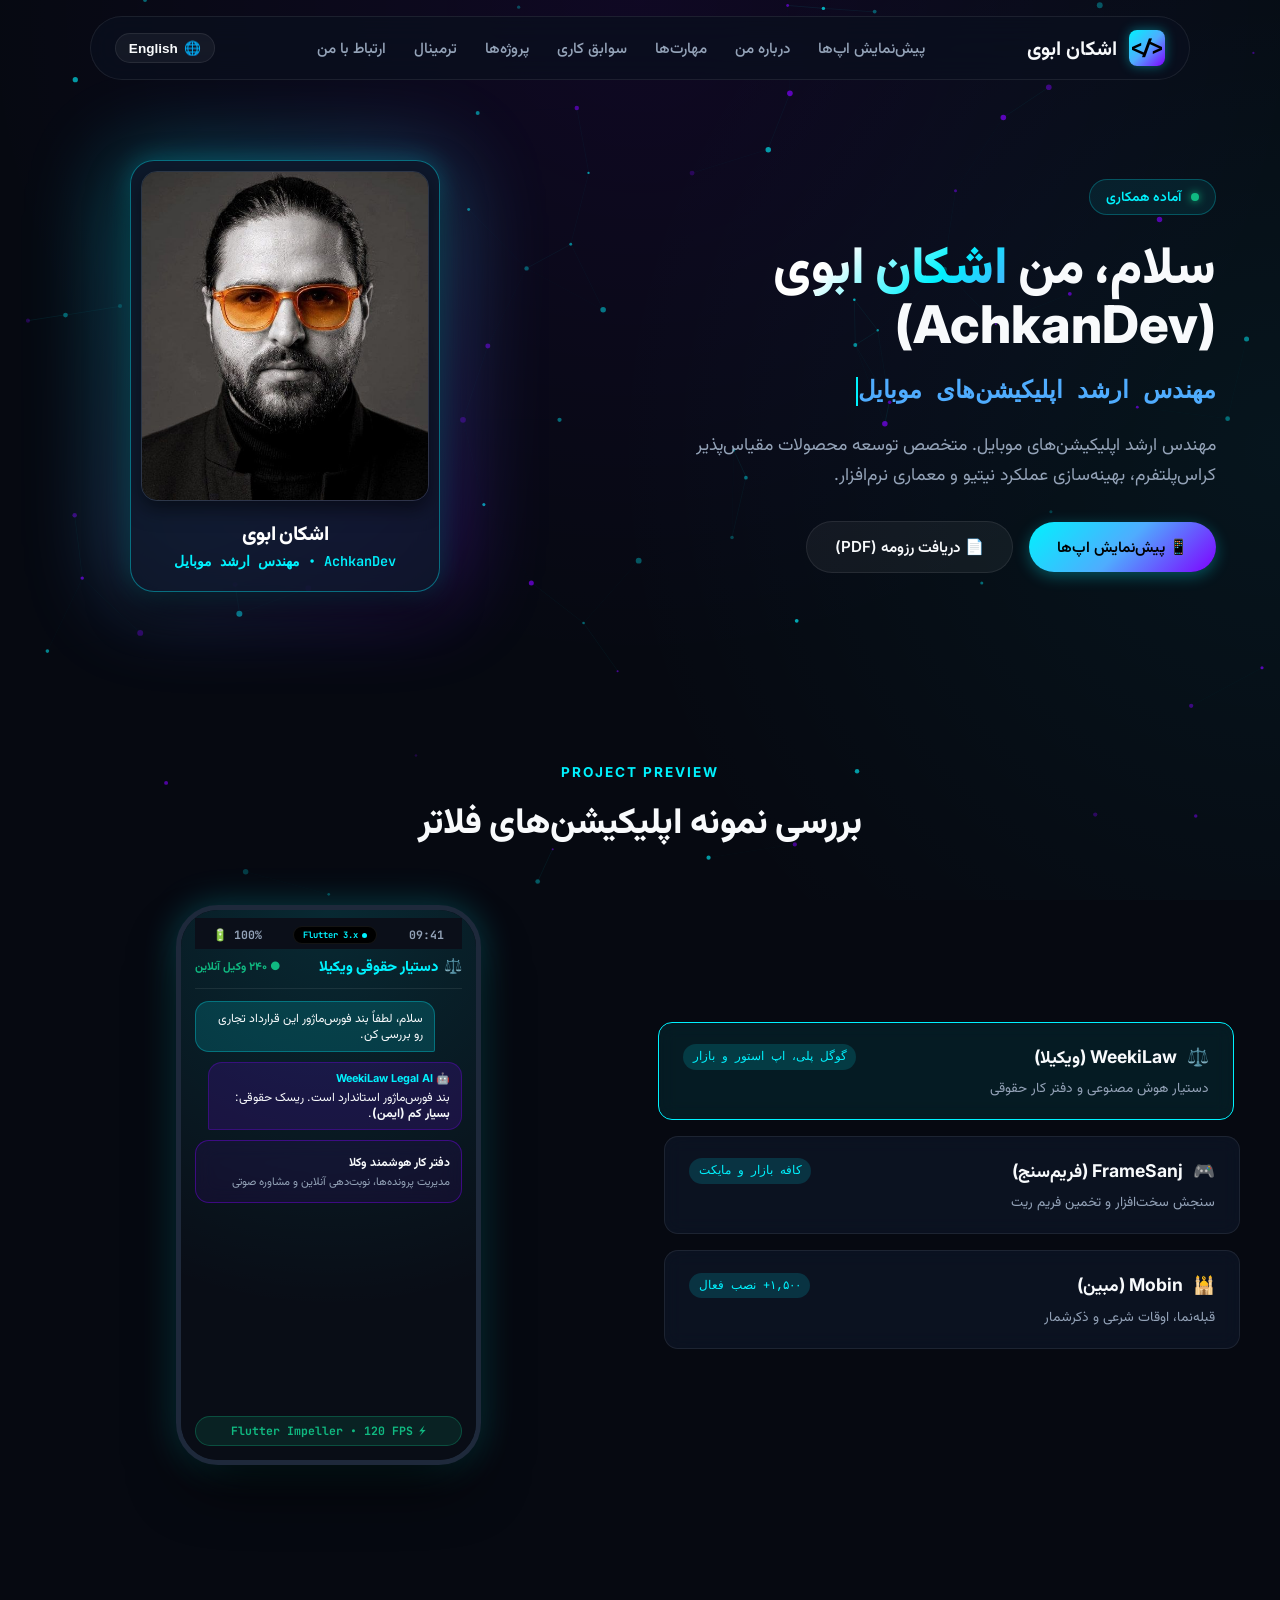
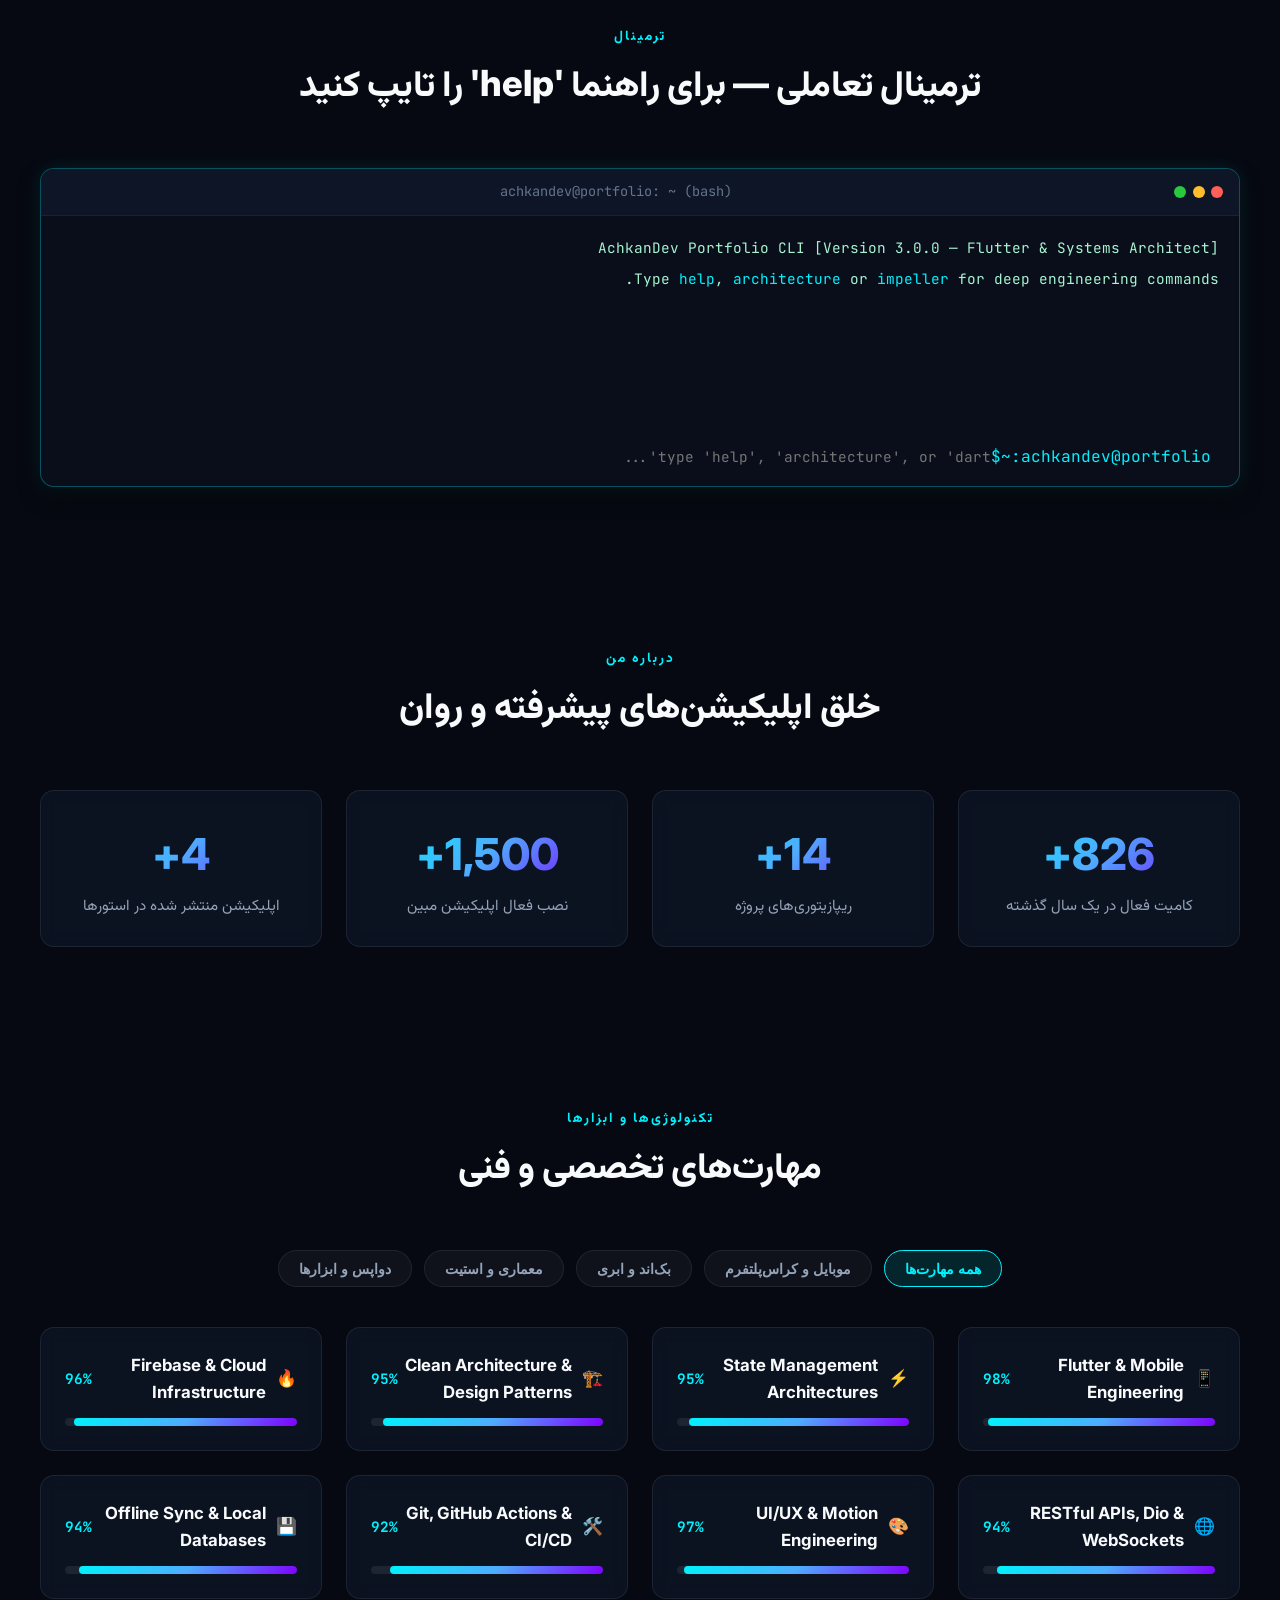
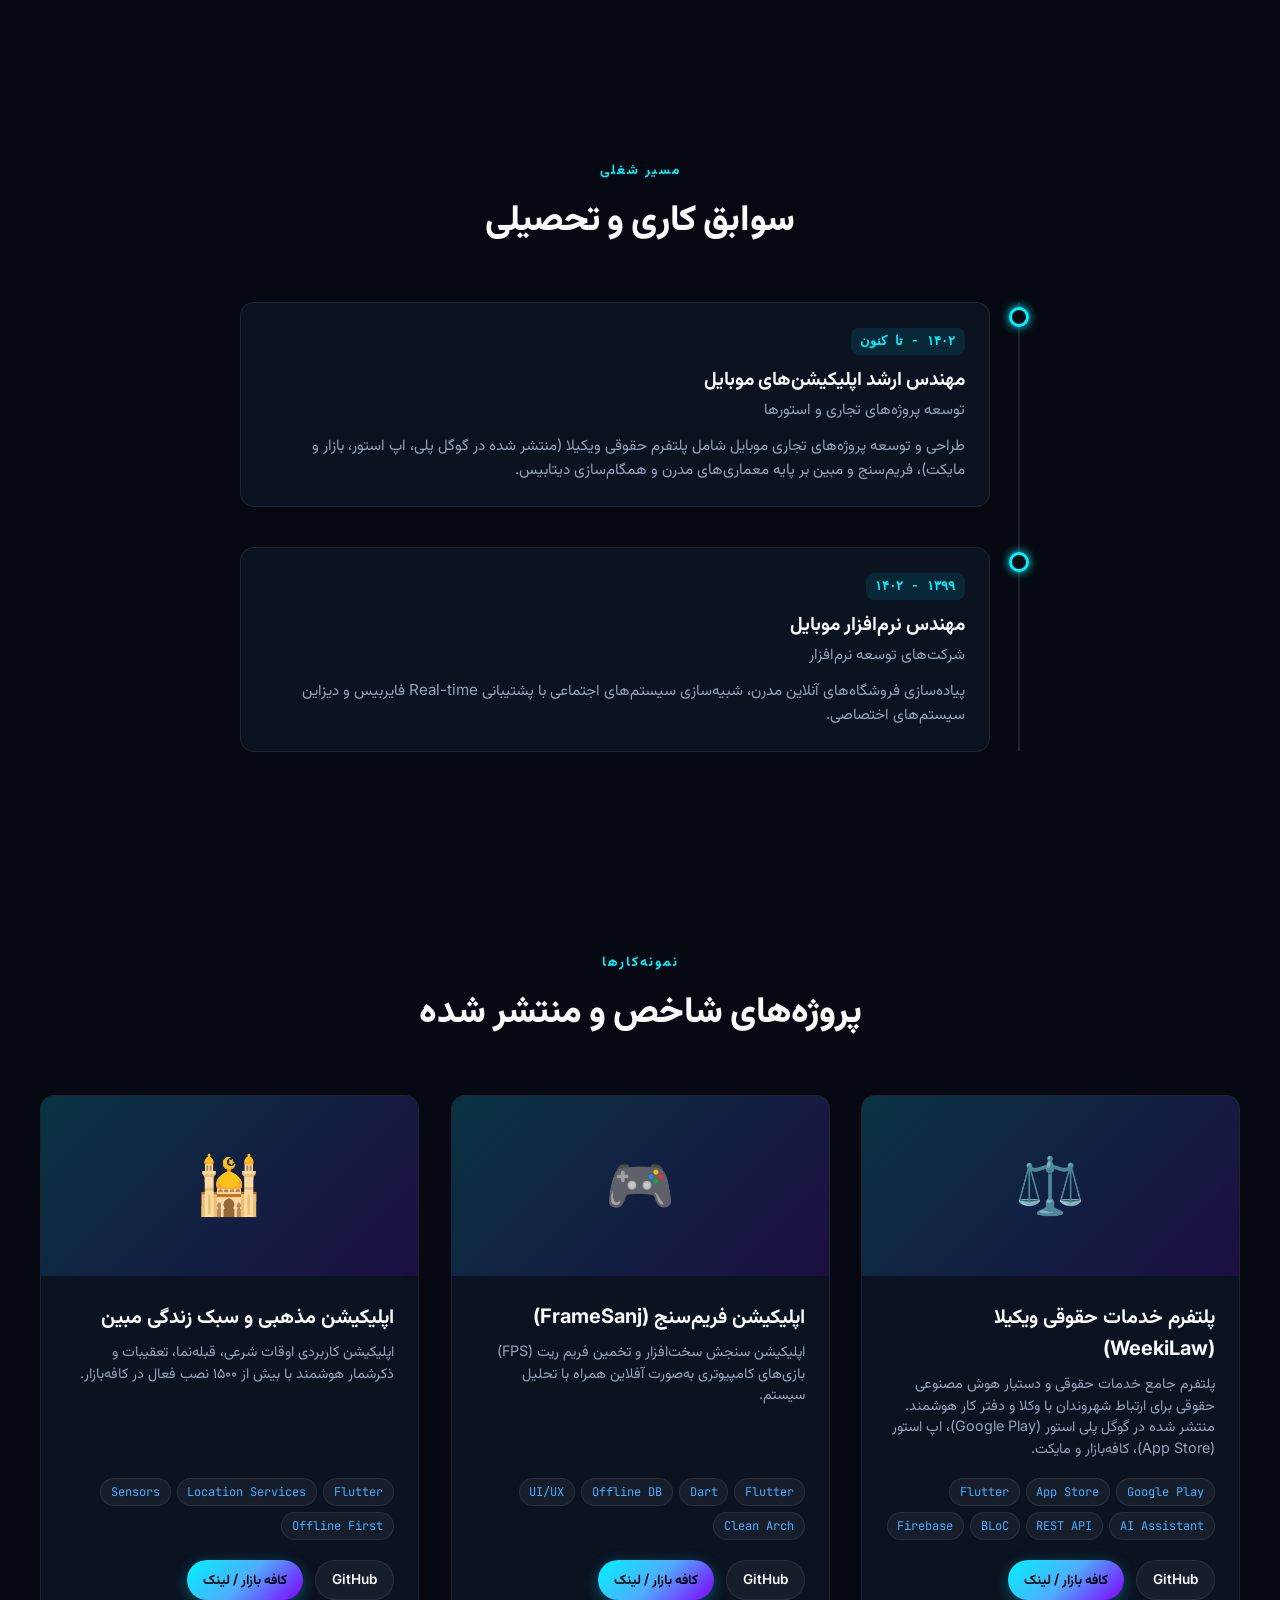
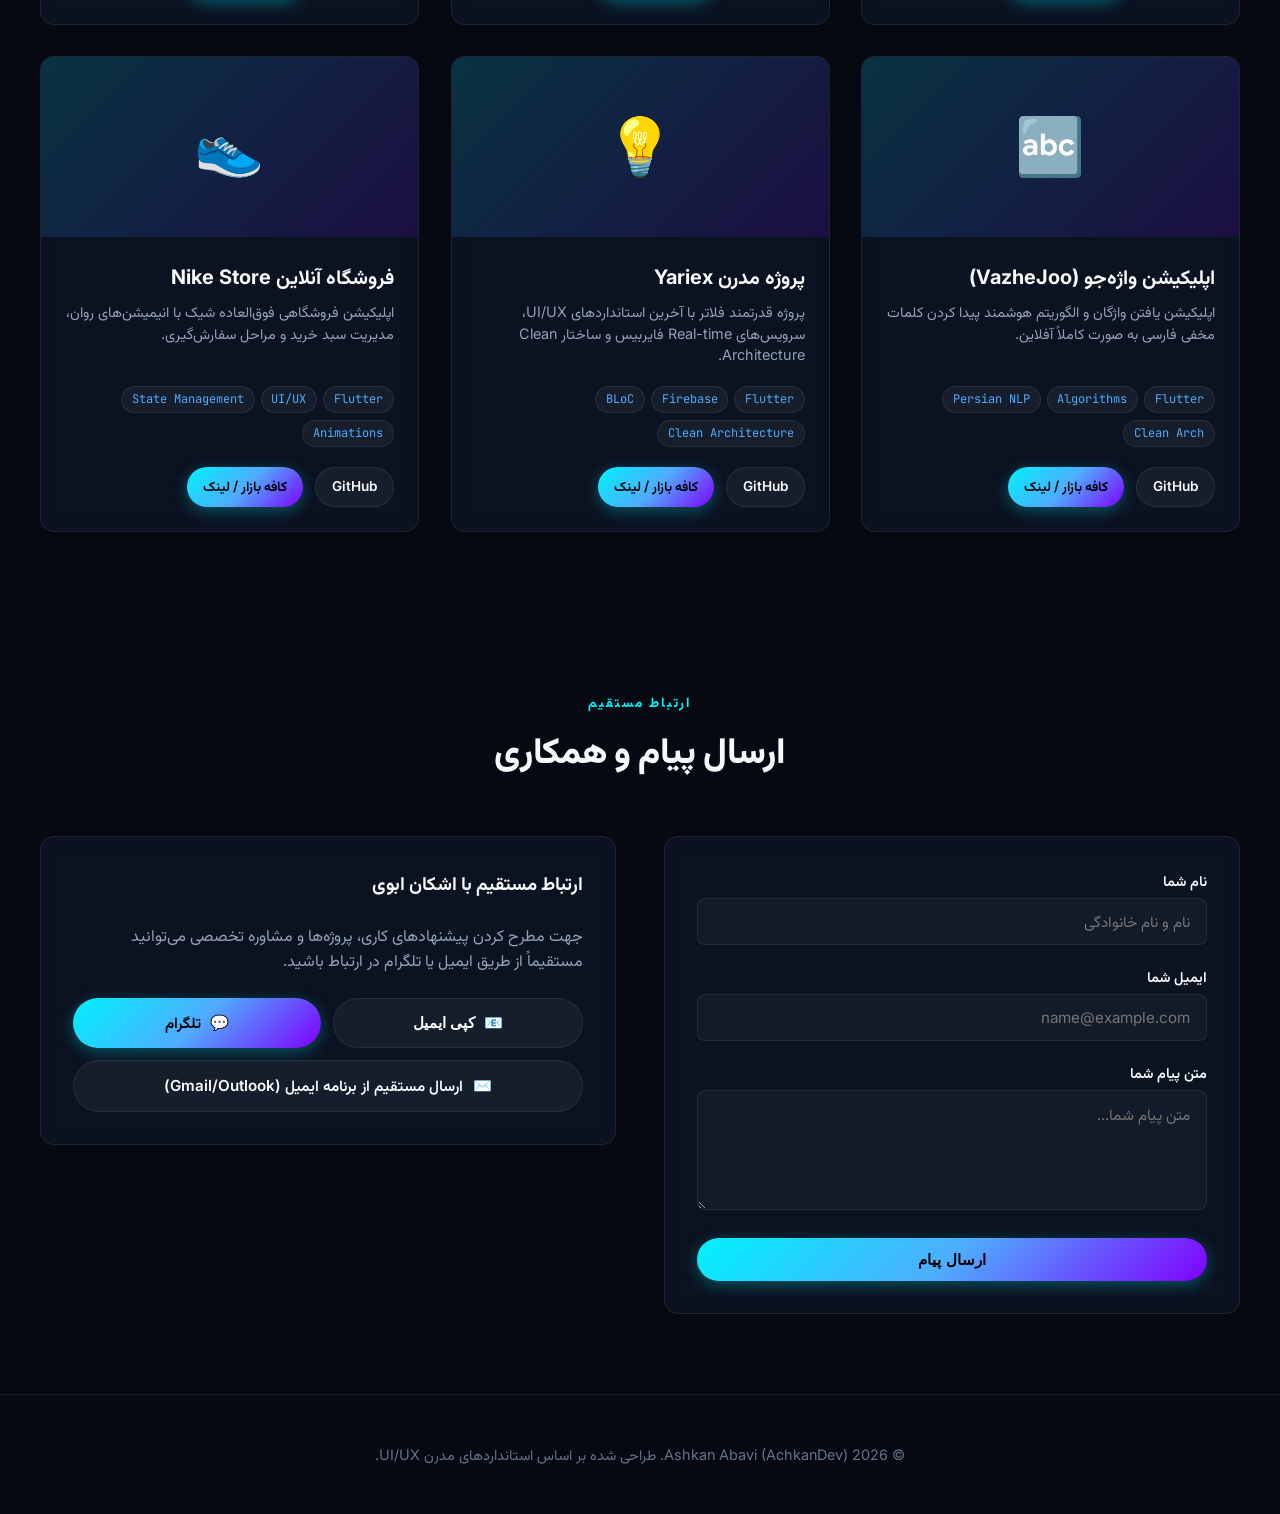
==== commit 1d406b66: "Upgrade CV & Portfolio with Opus-Mindset engineering standards and Flutter Motion Pro level 120 inte" ====
--- a/index.html
+++ b/index.html
@@ -3,7 +3,7 @@
 <head>
   <meta charset="UTF-8">
   <meta name="viewport" content="width=device-width, initial-scale=1.0">
-  <title>اشکان ابوی (AchkanDev) — مهندس ارشد اپلیکیشن‌های موبایل</title>
+  <title>اشکان ابوی (AchkanDev) — مهندس ارشد اپلیکیشن‌های موبایل و سیستم‌های کراس‌پلتفرم</title>
   <meta name="description" content="رزومه و نمونه‌کارهای اشکان ابوی (AchkanDev)، مهندس ارشد اپلیکیشن‌های موبایل و معمار سیستم‌های کراس‌پلتفرم.">
   <meta name="keywords" content="فلاتر, Flutter, Dart, اشکان ابوی, Ashkan Abavi, AchkanDev, نمونه کار, رزومه">
 
@@ -16,12 +16,12 @@
   <!-- Google Fonts -->
   <link rel="preconnect" href="https://fonts.googleapis.com">
   <link rel="preconnect" href="https://fonts.gstatic.com" crossorigin>
-  <link href="https://fonts.googleapis.com/css2?family=Inter:wght@400;500;600;700;800&family=JetBrains+Mono:wght@400;600;800&family=Vazirmatn:wght@400;600;700;800&display=swap" rel="stylesheet">
+  <link href="https://fonts.googleapis.com/css2?family=Inter:wght@400;500;600;700;800;900&family=JetBrains+Mono:wght@400;600;800&family=Vazirmatn:wght@400;600;700;800;900&display=swap" rel="stylesheet">
 
   <!-- Stylesheets with Cache Busting Version Query -->
-  <link rel="stylesheet" href="css/main.css?v=5">
-  <link rel="stylesheet" href="css/components.css?v=5">
-  <link rel="stylesheet" href="css/animations.css?v=5">
+  <link rel="stylesheet" href="css/main.css?v=7">
+  <link rel="stylesheet" href="css/components.css?v=7">
+  <link rel="stylesheet" href="css/animations.css?v=7">
 </head>
 <body>
 
@@ -69,14 +69,14 @@
         مهندس ارشد اپلیکیشن‌های موبایل. متخصص توسعه محصولات مقیاس‌پذیر کراس‌پلتفرم، بهینه‌سازی عملکرد نیتیو و معماری نرم‌افزار.
       </p>
       <div class="hero-actions">
-        <a href="#simulator" class="btn btn-primary" data-i18n="heroBtnDemo">📱 پیش‌نمایش اپ‌ها</a>
-        <a href="cv-fa.pdf" id="hero-btn-cv" target="_blank" class="btn btn-secondary" data-i18n="heroBtnCv">📄 دریافت رزومه (PDF)</a>
+        <a href="#simulator" class="btn btn-primary spring-tap" data-i18n="heroBtnDemo">📱 پیش‌نمایش اپ‌ها</a>
+        <a href="cv-fa.pdf" id="hero-btn-cv" target="_blank" class="btn btn-secondary spring-tap" data-i18n="heroBtnCv">📄 دریافت رزومه (PDF)</a>
       </div>
     </div>
     <div class="hero-avatar-wrapper">
       <div class="avatar-glow-ring"></div>
       <div class="avatar-card">
-        <img src="assets/avatar.png?v=5" alt="Ashkan Abavi" class="avatar-img" onerror="this.src='assets/avatar.jpg?v=5'">
+        <img src="assets/avatar.png?v=7" alt="Ashkan Abavi" class="avatar-img" onerror="this.src='assets/avatar.jpg?v=7'">
         <div class="avatar-info">
           <div class="avatar-name" data-i18n="avatarName">اشکان ابوی</div>
           <div class="avatar-tag" data-i18n="avatarTag">AchkanDev • مهندس ارشد موبایل</div>
@@ -85,7 +85,7 @@
     </div>
   </header>
 
-  <!-- Live Mobile Device Frame Simulator -->
+  <!-- Live Mobile Device Frame Simulator (Flutter Level 120) -->
   <section class="section container simulator-section" id="simulator">
     <div class="section-header">
       <div class="section-subtitle" data-i18n="simSubtitle">PROJECT PREVIEW</div>
@@ -97,7 +97,6 @@
       </div>
       <div class="phone-frame-wrapper">
         <div class="phone-device">
-          <div class="phone-notch"></div>
           <div class="phone-screen" id="phone-screen">
             <!-- Dynamic Phone Content generated by app.js -->
           </div>
@@ -127,7 +126,7 @@
       </div>
       <div class="terminal-input-wrapper" style="padding: 0 1.25rem 1rem 1.25rem;">
         <span class="terminal-prompt">achkandev@portfolio:~$</span>
-        <input type="text" id="terminal-input" class="terminal-input" autocomplete="off" placeholder="type 'help' or 'dart'...">
+        <input type="text" id="terminal-input" class="terminal-input" autocomplete="off" placeholder="type 'help', 'architecture', or 'dart'...">
       </div>
     </div>
   </section>
@@ -209,7 +208,7 @@
             <label class="form-label" data-i18n="contactMsg">متن پیام شما</label>
             <textarea name="message" id="contact-msg-input" class="form-textarea" required data-i18n-placeholder="contactMsgPlaceholder" placeholder="متن پیام شما..."></textarea>
           </div>
-          <button type="submit" id="contact-submit-btn" class="btn btn-primary" style="width: 100%; justify-content: center;" data-i18n="contactSend">ارسال پیام</button>
+          <button type="submit" id="contact-submit-btn" class="btn btn-primary spring-tap" style="width: 100%; justify-content: center;" data-i18n="contactSend">ارسال پیام</button>
         </form>
       </div>
 
@@ -218,14 +217,14 @@
         <p style="color: var(--text-muted);" data-i18n="contactQuickDesc">جهت مطرح کردن پیشنهادهای کاری، پروژه‌ها و مشاوره تخصصی می‌توانید مستقیماً از طریق ایمیل یا تلگرام در ارتباط باشید.</p>
         <div style="display: flex; flex-direction: column; gap: 0.75rem; width: 100%;">
           <div style="display: flex; gap: 0.75rem; width: 100%;">
-            <button class="btn btn-secondary" id="copy-email-btn" style="flex: 1; justify-content: center;">
+            <button class="btn btn-secondary spring-tap" id="copy-email-btn" style="flex: 1; justify-content: center;">
               <span>📧</span> <span data-i18n="copyEmail">کپی ایمیل</span>
             </button>
-            <a href="https://t.me/achkandev" target="_blank" class="btn btn-primary" style="flex: 1; justify-content: center;">
+            <a href="https://t.me/achkandev" target="_blank" class="btn btn-primary spring-tap" style="flex: 1; justify-content: center;">
               <span>💬</span> <span data-i18n="contactTelegram">تلگرام</span>
             </a>
           </div>
-          <a href="mailto:Ashkan.abavi1@gmail.com" class="btn btn-secondary" style="width: 100%; justify-content: center;">
+          <a href="mailto:Ashkan.abavi1@gmail.com" class="btn btn-secondary spring-tap" style="width: 100%; justify-content: center;">
             <span>✉️</span> <span data-i18n="contactDirectEmail">ارسال مستقیم از برنامه ایمیل (Gmail/Outlook)</span>
           </a>
         </div>
@@ -241,10 +240,10 @@
   </footer>
 
   <!-- Scripts with Cache Busting Version Query -->
-  <script src="js/config.js?v=5"></script>
-  <script src="js/translations.js?v=5"></script>
-  <script src="js/particles.js?v=5"></script>
-  <script src="js/terminal.js?v=5"></script>
-  <script src="js/app.js?v=5"></script>
+  <script src="js/config.js?v=7"></script>
+  <script src="js/translations.js?v=7"></script>
+  <script src="js/particles.js?v=7"></script>
+  <script src="js/terminal.js?v=7"></script>
+  <script src="js/app.js?v=7"></script>
 </body>
 </html>
--- a/css/components.css
+++ b/css/components.css
@@ -352,87 +352,179 @@
   color: var(--primary-cyan);
 }
 
-/* Phone Mockup Frame */
+/* Phone Mockup Frame (Flutter Level 120 Interactive) */
 .phone-frame-wrapper {
   display: flex;
   justify-content: center;
 }
 
 .phone-device {
-  width: 290px;
-  height: 540px;
-  background: #090d16;
-  border: 6px solid #1e293b;
-  border-radius: 40px;
-  box-shadow: 0 25px 50px -12px rgba(0, 0, 0, 0.8), 0 0 30px rgba(0, 242, 254, 0.2);
+  width: 305px;
+  height: 560px;
+  background: #0b0f19;
+  border: 5px solid #1e293b;
+  border-radius: 42px;
+  box-shadow: 0 30px 60px -15px rgba(0, 0, 0, 0.9), 0 0 35px rgba(0, 242, 254, 0.25);
   position: relative;
   overflow: hidden;
   display: flex;
   flex-direction: column;
 }
 
-.phone-notch {
-  width: 110px;
-  height: 22px;
-  background: #1e293b;
-  position: absolute;
-  top: 0;
-  left: 50%;
-  transform: translateX(-50%);
-  border-bottom-left-radius: 14px;
-  border-bottom-right-radius: 14px;
-  z-index: 10;
+/* Dynamic Island & Status Bar */
+.phone-status-bar {
+  display: flex;
+  justify-content: space-between;
+  align-items: center;
+  padding: 8px 18px 4px 18px;
+  font-size: 0.72rem;
+  font-weight: 700;
+  color: #94a3b8;
+  z-index: 15;
+  background: #0b0f19;
+  font-family: var(--font-code);
+}
+
+.phone-dynamic-island {
+  width: 84px;
+  height: 18px;
+  background: #000000;
+  border-radius: 20px;
+  display: flex;
+  align-items: center;
+  justify-content: center;
+  gap: 4px;
+  border: 1px solid rgba(255,255,255,0.08);
+}
+
+.dynamic-island-dot {
+  width: 5px;
+  height: 5px;
+  border-radius: 50%;
+  background: #00f2fe;
 }
 
 .phone-screen {
   flex: 1;
-  padding: 35px 16px 16px 16px;
+  padding: 8px 14px 14px 14px;
   display: flex;
   flex-direction: column;
-  background: radial-gradient(circle at 50% 0%, rgba(0, 242, 254, 0.15), transparent 70%), #090d16;
+  background: radial-gradient(circle at 50% 0%, rgba(0, 242, 254, 0.12), transparent 70%), #090d16;
   font-family: var(--font-sans);
+  overflow-y: auto;
 }
 
 .screen-app-bar {
   display: flex;
   align-items: center;
   justify-content: space-between;
-  padding-bottom: 12px;
+  padding: 6px 0 10px 0;
   border-bottom: 1px solid var(--border-glass);
-  margin-bottom: 16px;
+  margin-bottom: 12px;
 }
 
 .screen-title {
-  font-size: 0.95rem;
-  font-weight: 700;
+  font-size: 0.92rem;
+  font-weight: 800;
   color: var(--primary-cyan);
+  display: flex;
+  align-items: center;
+  gap: 6px;
 }
 
 .screen-content {
   flex: 1;
   display: flex;
   flex-direction: column;
-  gap: 12px;
+  gap: 10px;
 }
 
 .screen-widget-card {
   background: rgba(255, 255, 255, 0.04);
   border: 1px solid var(--border-glass);
+  border-radius: 14px;
+  padding: 11px;
+  font-size: 0.8rem;
+  backdrop-filter: blur(10px);
+}
+
+/* Chat Bubbles for WeekiLaw */
+.chat-bubble-user {
+  background: rgba(0, 242, 254, 0.15);
+  border: 1px solid rgba(0, 242, 254, 0.3);
+  border-radius: 14px 14px 2px 14px;
+  padding: 8px 11px;
+  font-size: 0.76rem;
+  color: #f8fafc;
+  align-self: flex-end;
+  max-width: 90%;
+  line-height: 1.35;
+}
+
+.chat-bubble-ai {
+  background: rgba(127, 0, 255, 0.15);
+  border: 1px solid rgba(127, 0, 255, 0.3);
+  border-radius: 14px 14px 14px 2px;
+  padding: 8px 11px;
+  font-size: 0.76rem;
+  color: #f8fafc;
+  align-self: flex-start;
+  max-width: 95%;
+  line-height: 1.35;
+}
+
+/* Gauge & Meter for FrameSanj */
+.fps-dial-box {
+  display: flex;
+  align-items: center;
+  justify-content: space-between;
+  background: linear-gradient(135deg, rgba(0, 242, 254, 0.1), rgba(127, 0, 255, 0.1));
+  border: 1px solid rgba(0, 242, 254, 0.3);
   border-radius: 12px;
-  padding: 12px;
+  padding: 10px 12px;
+}
+
+.fps-number-glow {
+  font-size: 1.35rem;
+  font-weight: 900;
+  color: #00f2fe;
+  font-family: var(--font-code);
+}
+
+/* Dhikr & Compass for Mobin */
+.dhikr-tap-btn {
+  background: linear-gradient(135deg, #10b981, #059669);
+  color: #ffffff;
+  border: none;
+  border-radius: 12px;
+  padding: 8px 12px;
+  font-weight: 700;
   font-size: 0.82rem;
+  cursor: pointer;
+  width: 100%;
+  display: flex;
+  align-items: center;
+  justify-content: center;
+  gap: 6px;
+  box-shadow: 0 4px 12px rgba(16, 185, 129, 0.3);
+  transition: transform 0.1s ease;
+}
+
+.dhikr-tap-btn:active {
+  transform: scale(0.94);
 }
 
 .fps-meter-badge {
   display: inline-flex;
   align-items: center;
+  justify-content: center;
   gap: 6px;
-  padding: 4px 10px;
-  background: rgba(16, 185, 129, 0.15);
+  padding: 5px 10px;
+  background: rgba(16, 185, 129, 0.12);
   border: 1px solid rgba(16, 185, 129, 0.3);
   border-radius: 99px;
   color: #10b981;
-  font-size: 0.75rem;
+  font-size: 0.72rem;
   font-weight: 700;
   font-family: var(--font-code);
   margin-top: auto;
--- a/css/animations.css
+++ b/css/animations.css
@@ -1,5 +1,5 @@
 /* ==========================================================================
-   Antigravity CV/Portfolio Design System - Keyframes & Animations
+   Antigravity CV/Portfolio Design System - Keyframes & Flutter Motion 120 FPS
    ========================================================================== */
 
 @keyframes pulse-dot {
@@ -58,14 +58,75 @@
   }
 }
 
-/* Scroll Reveal Classes */
+/* Scroll Reveal Classes (Zero-Jank GPU Accelerated) */
 .reveal {
   opacity: 0;
   transform: translateY(30px);
-  transition: opacity 0.8s cubic-bezier(0.2, 0.8, 0.2, 1), transform 0.8s cubic-bezier(0.2, 0.8, 0.2, 1);
+  transition: opacity 0.7s cubic-bezier(0.16, 1, 0.3, 1), transform 0.7s cubic-bezier(0.16, 1, 0.3, 1);
+  will-change: transform, opacity;
 }
 
 .reveal.revealed {
   opacity: 1;
   transform: translateY(0);
 }
+
+/* Interactive Simulator Animations */
+@keyframes typing-bounce {
+  0%, 80%, 100% { transform: translateY(0); }
+  40% { transform: translateY(-5px); }
+}
+
+.typing-dot {
+  display: inline-block;
+  width: 6px;
+  height: 6px;
+  border-radius: 50%;
+  background: var(--primary-cyan);
+  margin: 0 2px;
+  animation: typing-bounce 1.4s infinite ease-in-out both;
+}
+
+.typing-dot:nth-child(1) { animation-delay: -0.32s; }
+.typing-dot:nth-child(2) { animation-delay: -0.16s; }
+
+@keyframes compass-float {
+  0%, 100% { transform: rotate(0deg); }
+  50% { transform: rotate(4deg); }
+}
+
+.compass-dial {
+  animation: compass-float 4s ease-in-out infinite alternate;
+}
+
+/* Spring Tap Feedback */
+.spring-tap {
+  transition: transform 0.15s cubic-bezier(0.175, 0.885, 0.32, 1.275);
+}
+
+.spring-tap:active {
+  transform: scale(0.92);
+}
+
+/* Shimmer Light Reflection */
+@keyframes shimmer {
+  0% { transform: translateX(-100%); }
+  100% { transform: translateX(200%); }
+}
+
+.shimmer-glow {
+  position: relative;
+  overflow: hidden;
+}
+
+.shimmer-glow::after {
+  content: '';
+  position: absolute;
+  top: 0;
+  left: 0;
+  width: 50%;
+  height: 100%;
+  background: linear-gradient(90deg, transparent, rgba(255, 255, 255, 0.15), transparent);
+  transform: skewX(-20deg);
+  animation: shimmer 3s infinite;
+}
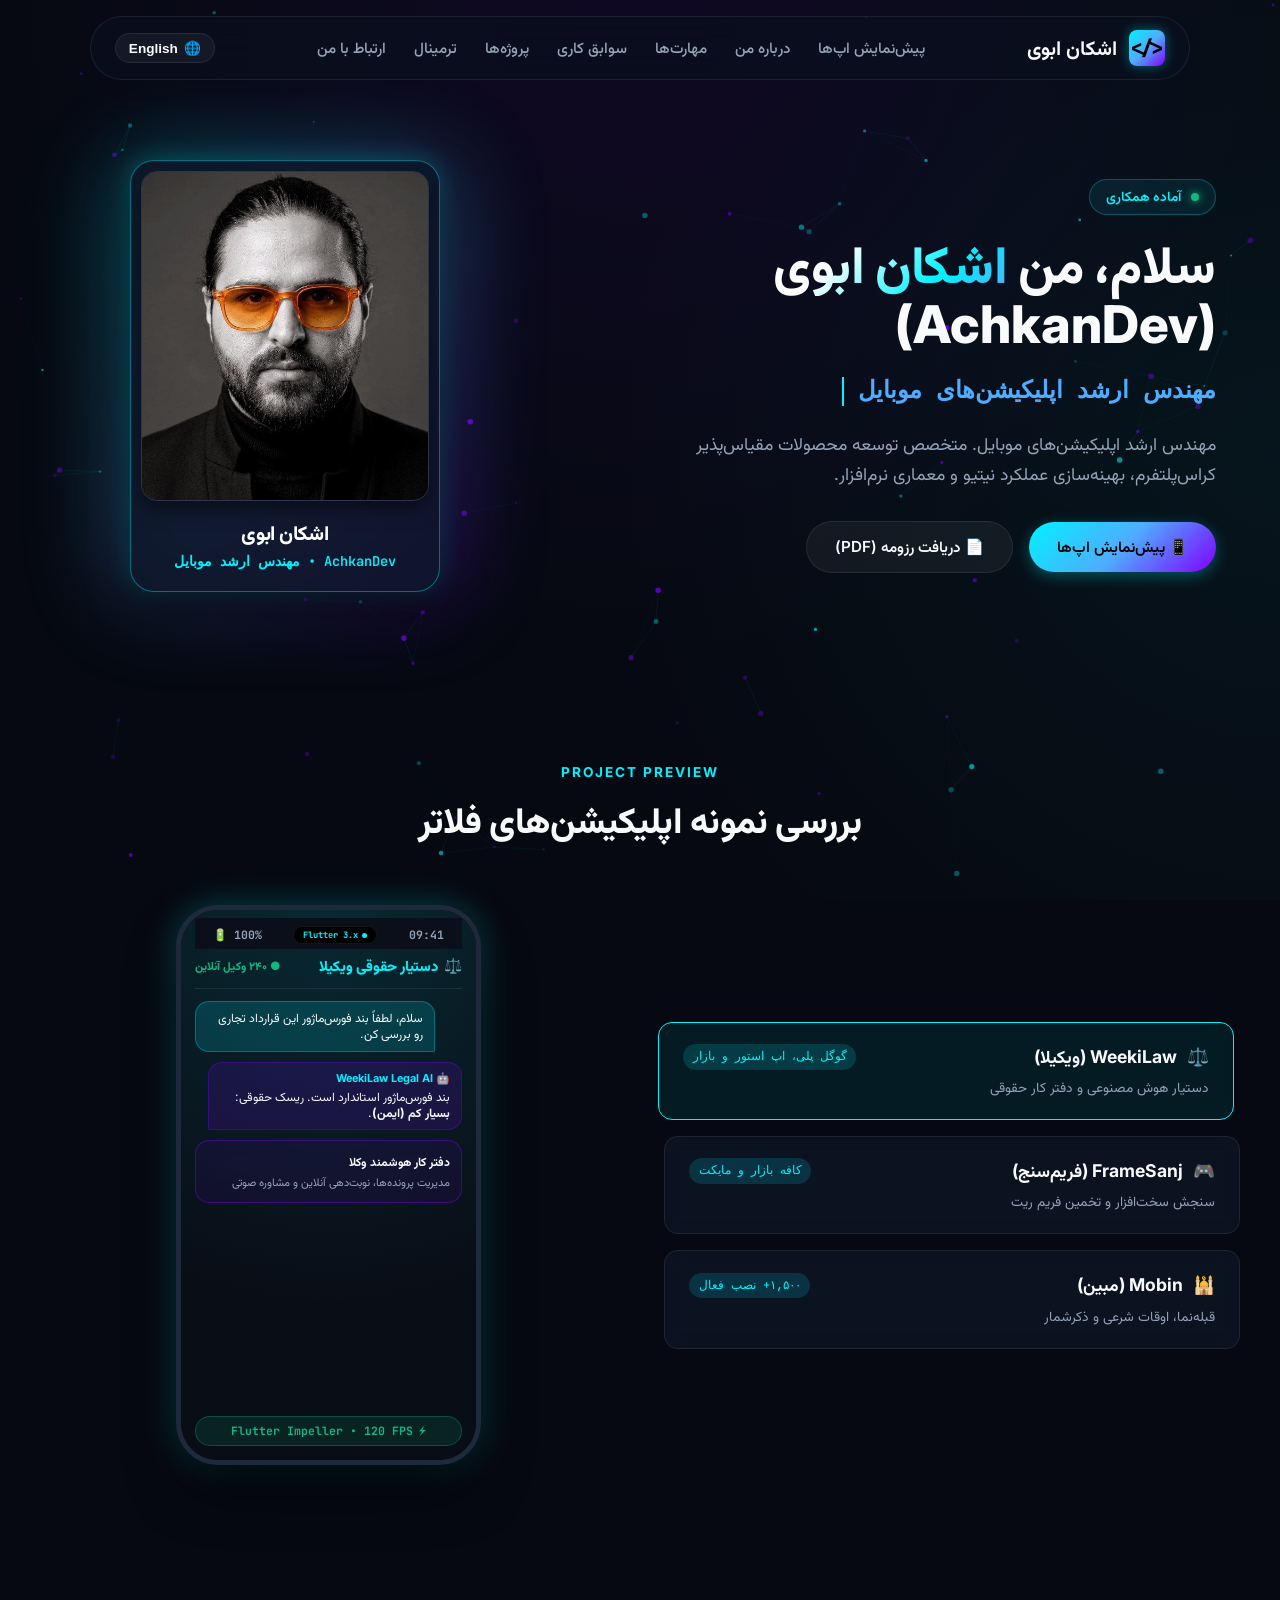
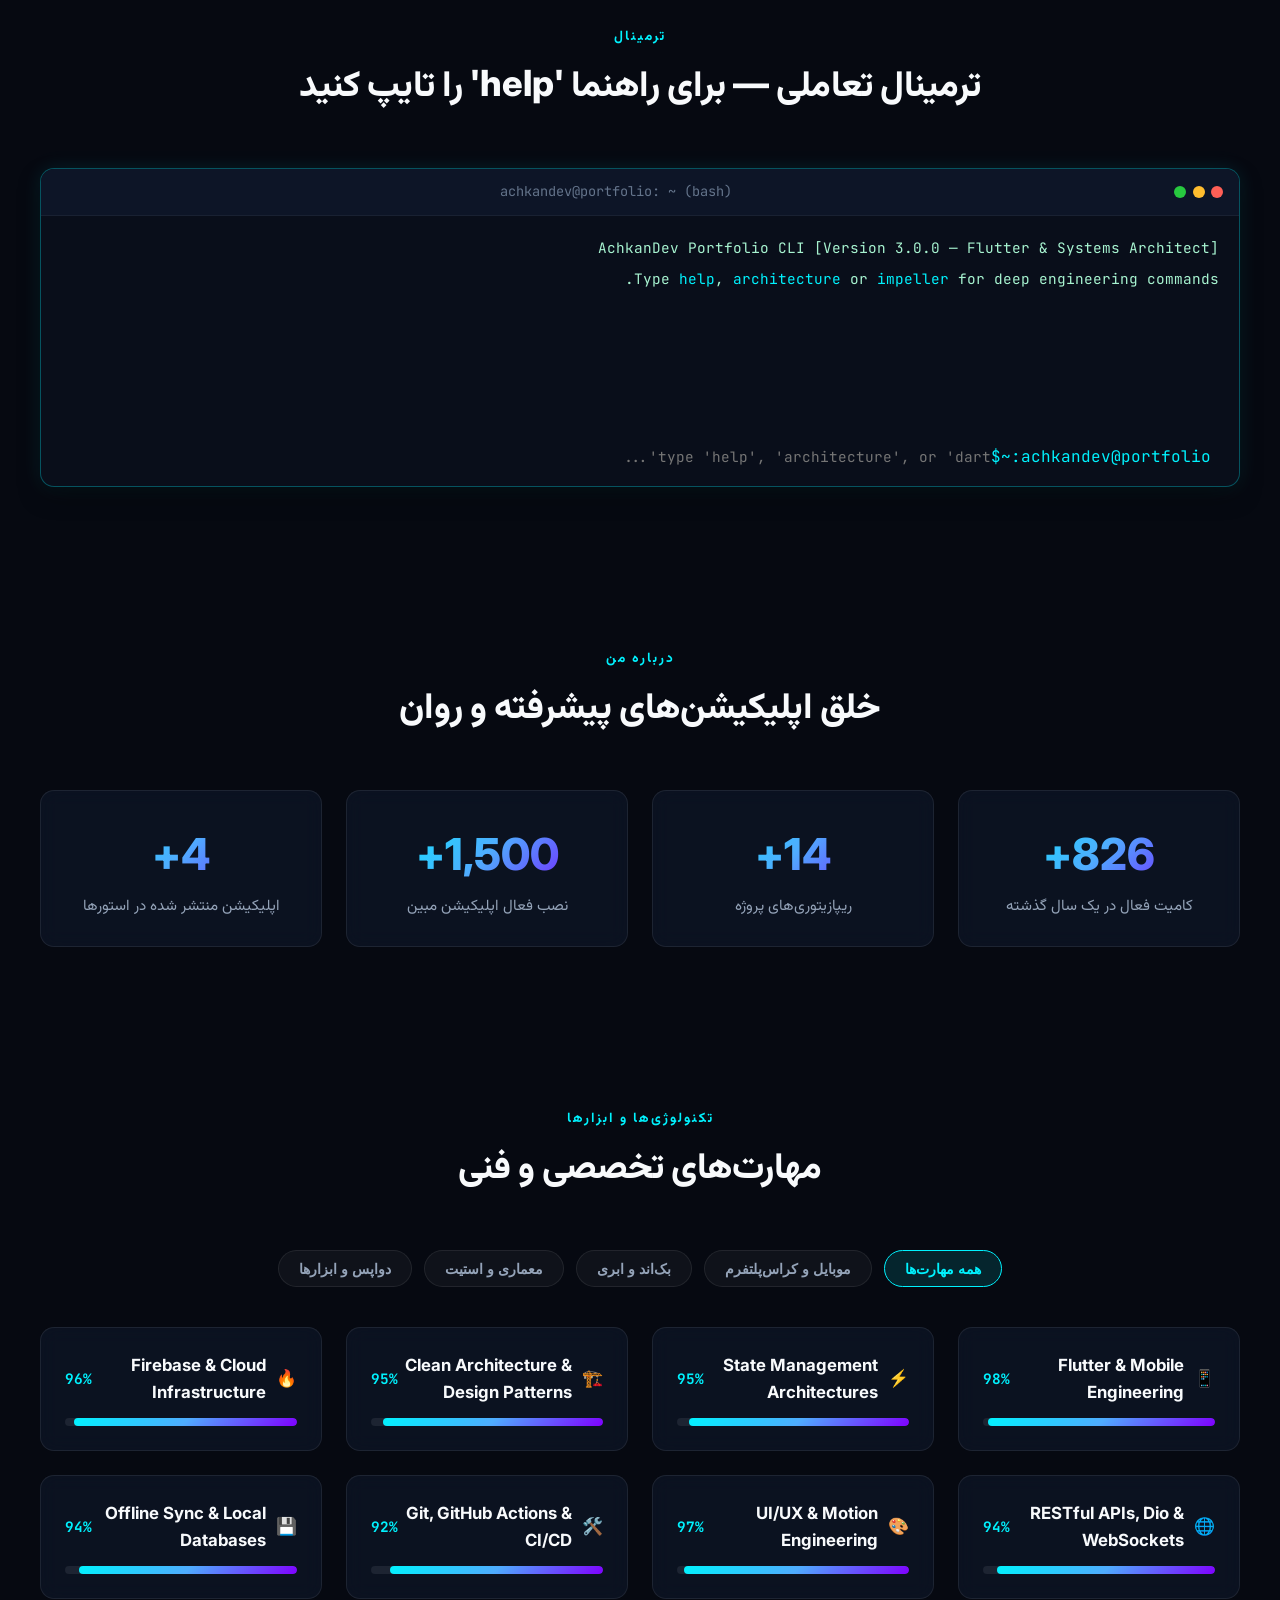
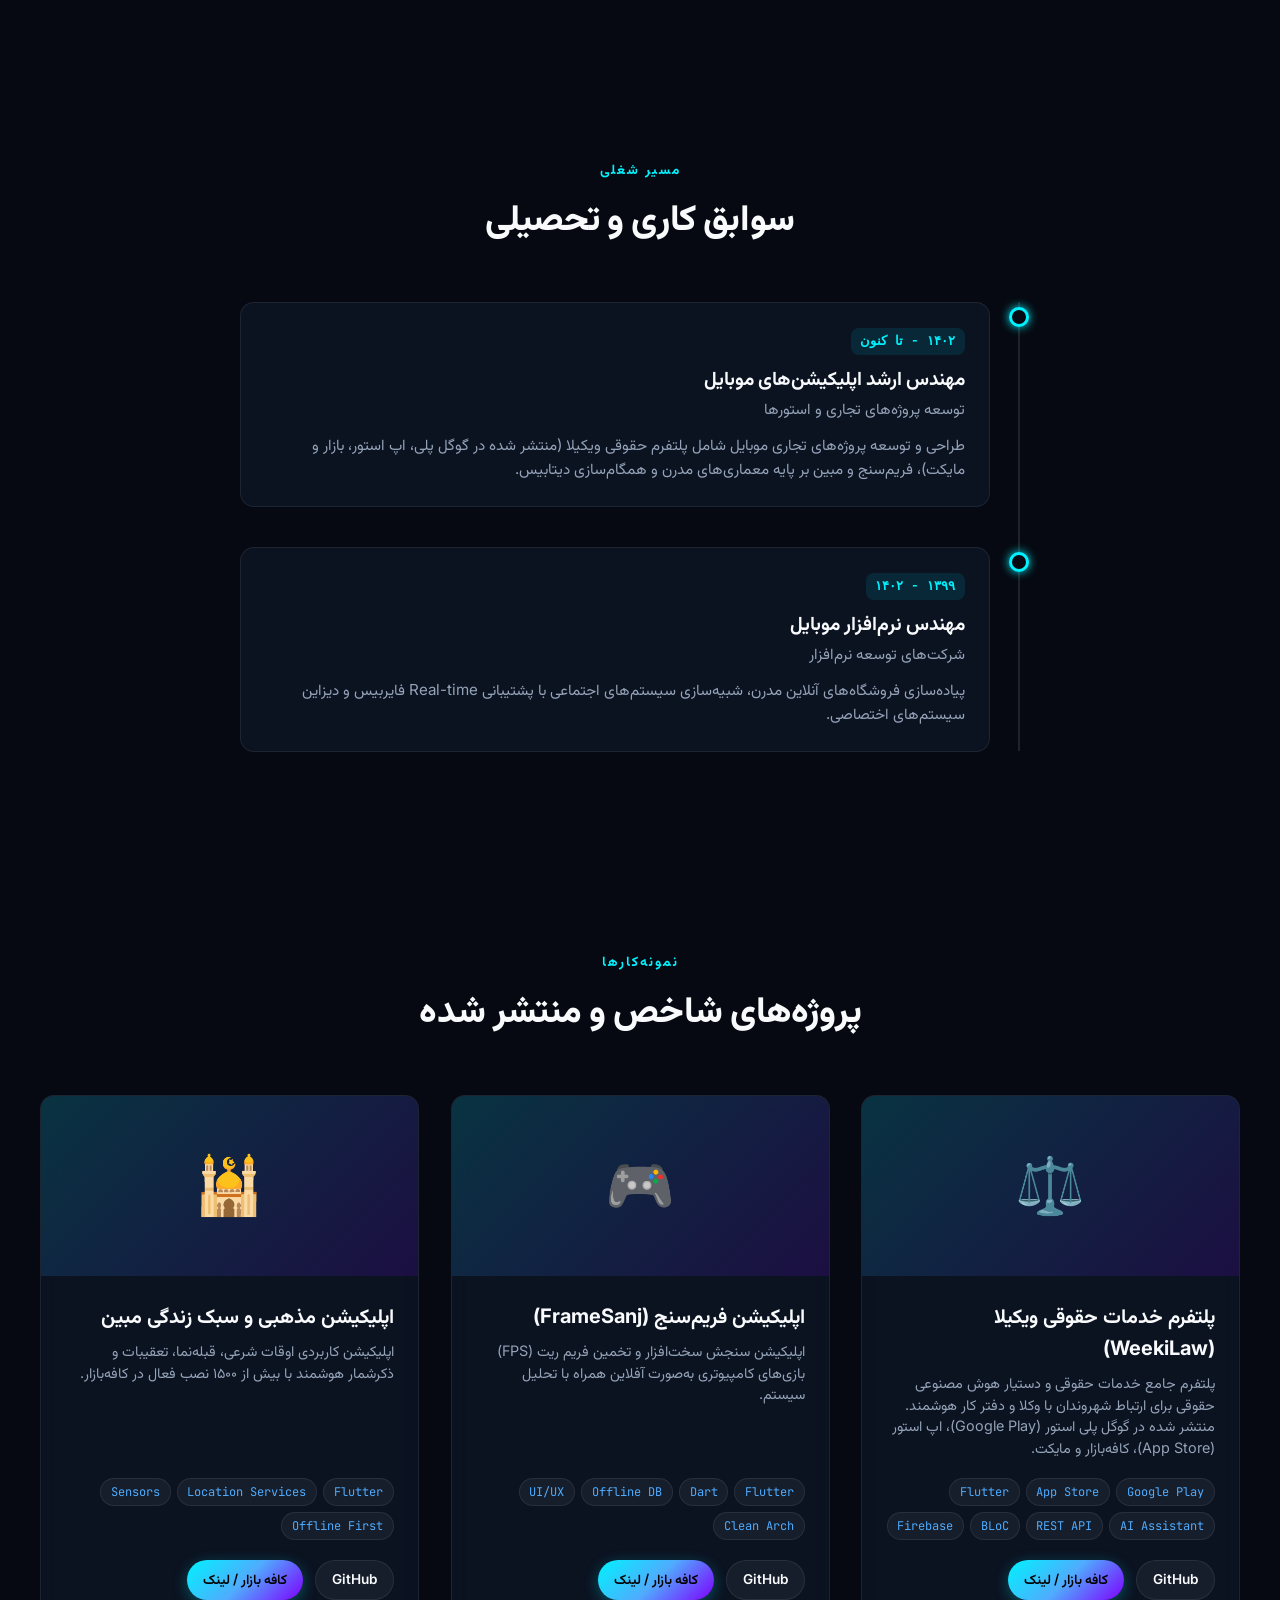
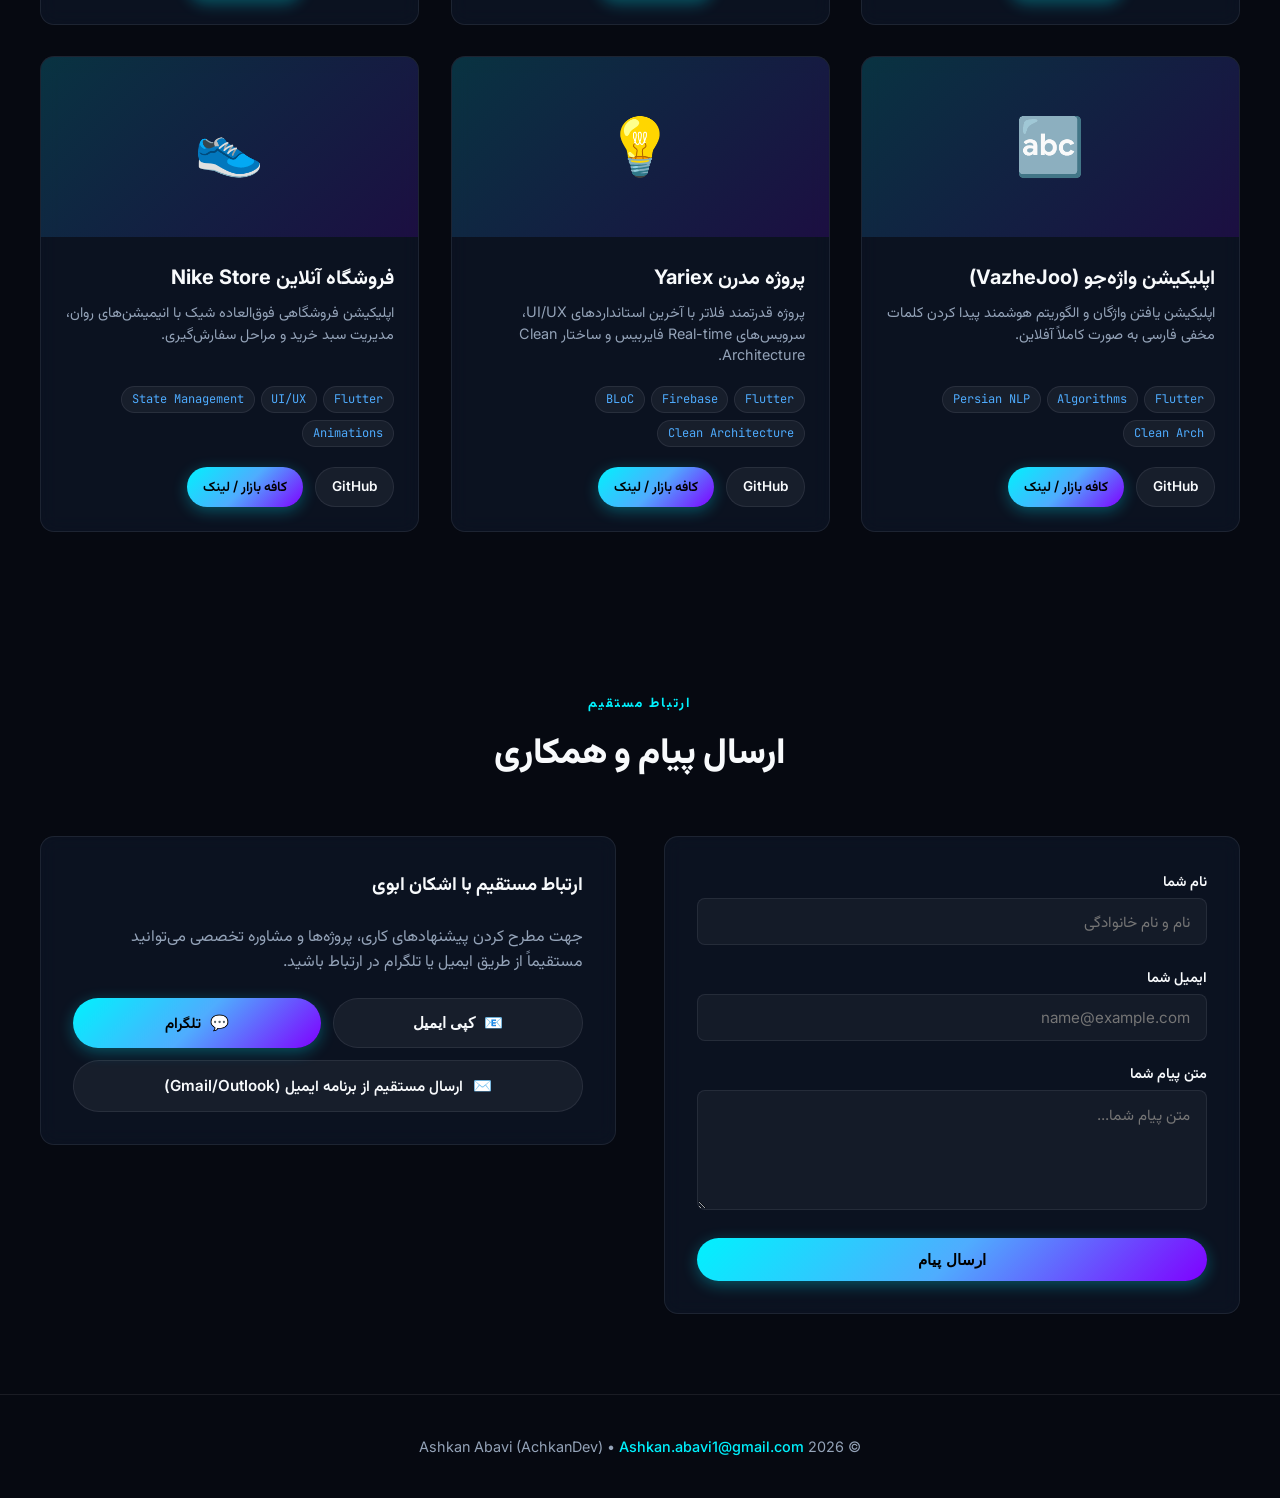
==== commit 30b92ab8: "Replace AI-sounding footer slogan with clean email link" ====
--- a/index.html
+++ b/index.html
@@ -19,9 +19,9 @@
   <link href="https://fonts.googleapis.com/css2?family=Inter:wght@400;500;600;700;800;900&family=JetBrains+Mono:wght@400;600;800&family=Vazirmatn:wght@400;600;700;800;900&display=swap" rel="stylesheet">
 
   <!-- Stylesheets with Cache Busting Version Query -->
-  <link rel="stylesheet" href="css/main.css?v=7">
-  <link rel="stylesheet" href="css/components.css?v=7">
-  <link rel="stylesheet" href="css/animations.css?v=7">
+  <link rel="stylesheet" href="css/main.css?v=8">
+  <link rel="stylesheet" href="css/components.css?v=8">
+  <link rel="stylesheet" href="css/animations.css?v=8">
 </head>
 <body>
 
@@ -76,7 +76,7 @@
     <div class="hero-avatar-wrapper">
       <div class="avatar-glow-ring"></div>
       <div class="avatar-card">
-        <img src="assets/avatar.png?v=7" alt="Ashkan Abavi" class="avatar-img" onerror="this.src='assets/avatar.jpg?v=7'">
+        <img src="assets/avatar.png?v=8" alt="Ashkan Abavi" class="avatar-img" onerror="this.src='assets/avatar.jpg?v=8'">
         <div class="avatar-info">
           <div class="avatar-name" data-i18n="avatarName">اشکان ابوی</div>
           <div class="avatar-tag" data-i18n="avatarTag">AchkanDev • مهندس ارشد موبایل</div>
@@ -232,18 +232,18 @@
     </div>
   </section>
 
-  <!-- Footer -->
-  <footer class="footer">
+  <!-- Clean Human Footer -->
+  <footer class="footer" style="padding: 2.5rem 0; border-top: 1px solid var(--border-glass); text-align: center; color: var(--text-muted); font-size: 0.9rem;">
     <div class="container">
-      <p>© <span id="year">2026</span> Ashkan Abavi (AchkanDev). <span data-i18n="footerRights">طراحی شده بر اساس استانداردهای مدرن UI/UX.</span></p>
+      <p>© <span id="year">2026</span> Ashkan Abavi (AchkanDev) • <a href="mailto:Ashkan.abavi1@gmail.com" style="color: var(--primary-cyan); text-decoration: none; font-weight: 500;" data-i18n="footerRights">Ashkan.abavi1@gmail.com</a></p>
     </div>
   </footer>
 
   <!-- Scripts with Cache Busting Version Query -->
-  <script src="js/config.js?v=7"></script>
-  <script src="js/translations.js?v=7"></script>
-  <script src="js/particles.js?v=7"></script>
-  <script src="js/terminal.js?v=7"></script>
-  <script src="js/app.js?v=7"></script>
+  <script src="js/config.js?v=8"></script>
+  <script src="js/translations.js?v=8"></script>
+  <script src="js/particles.js?v=8"></script>
+  <script src="js/terminal.js?v=8"></script>
+  <script src="js/app.js?v=8"></script>
 </body>
 </html>
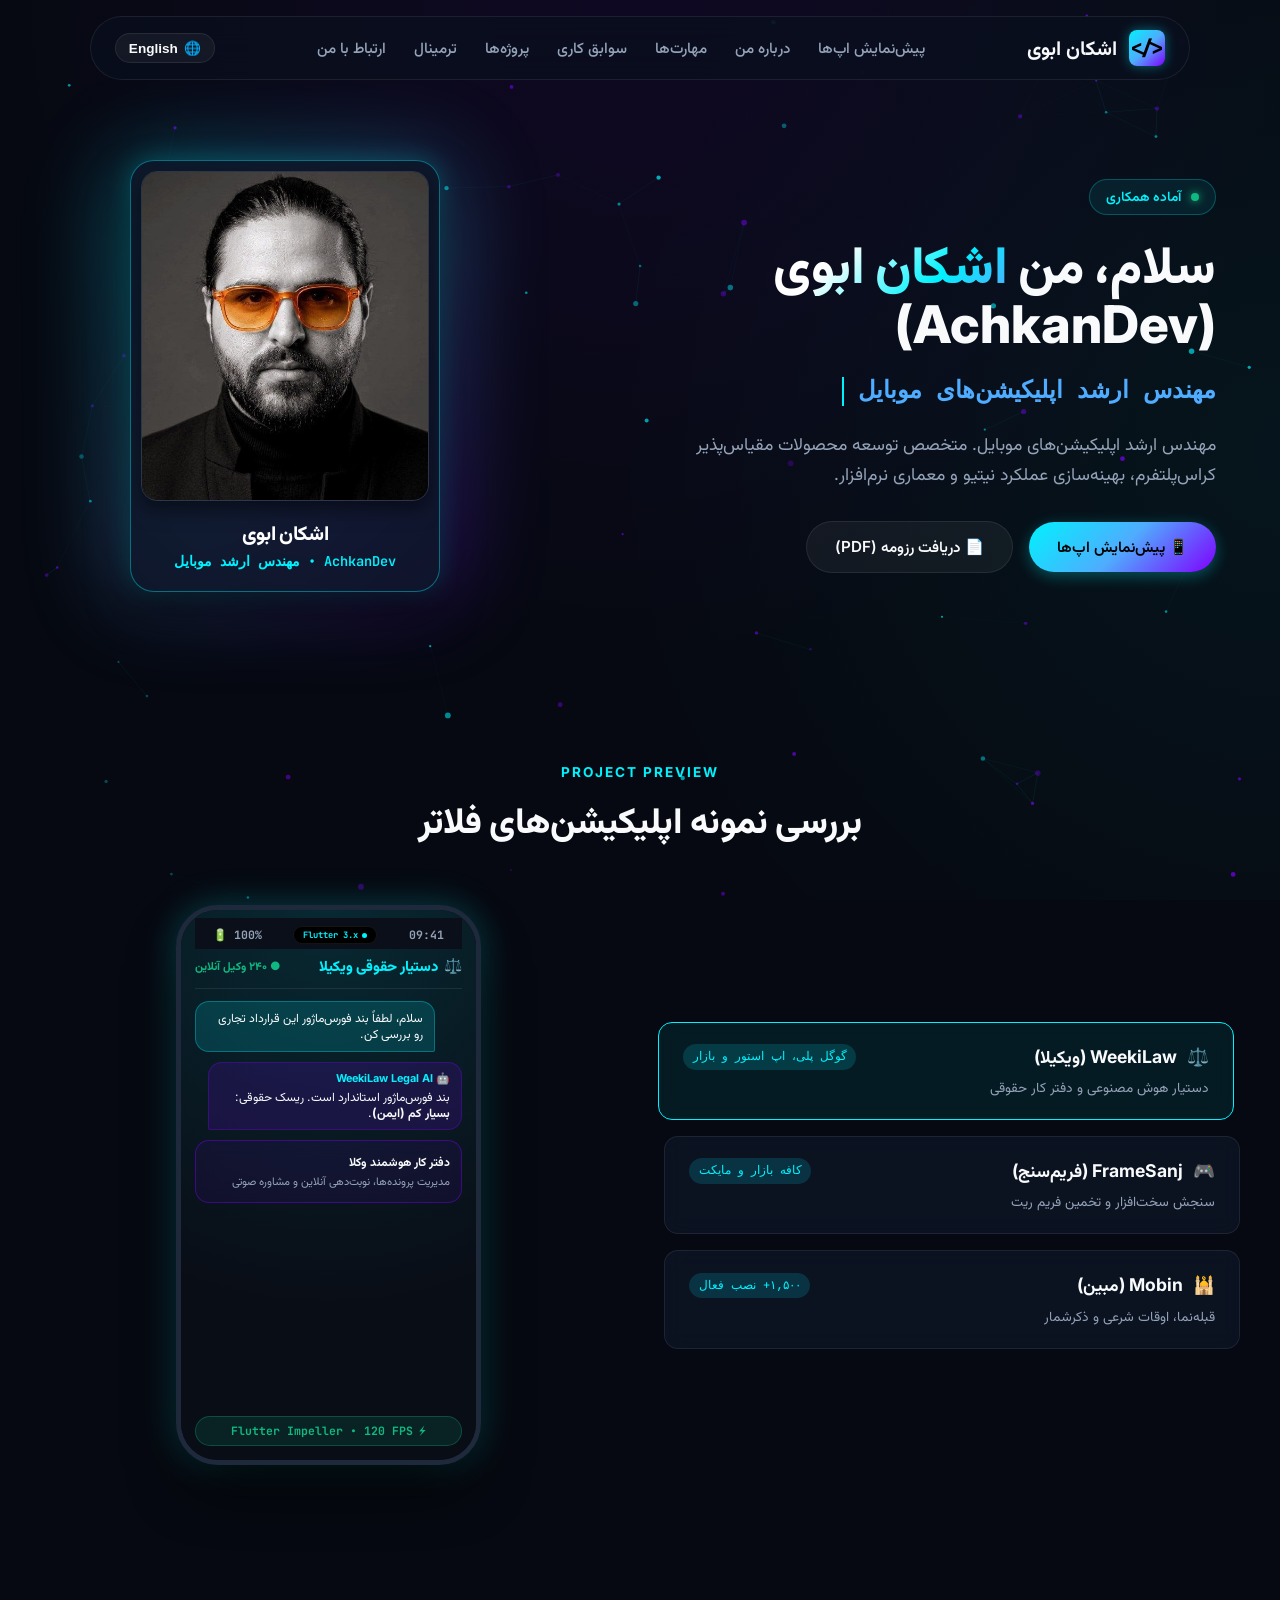
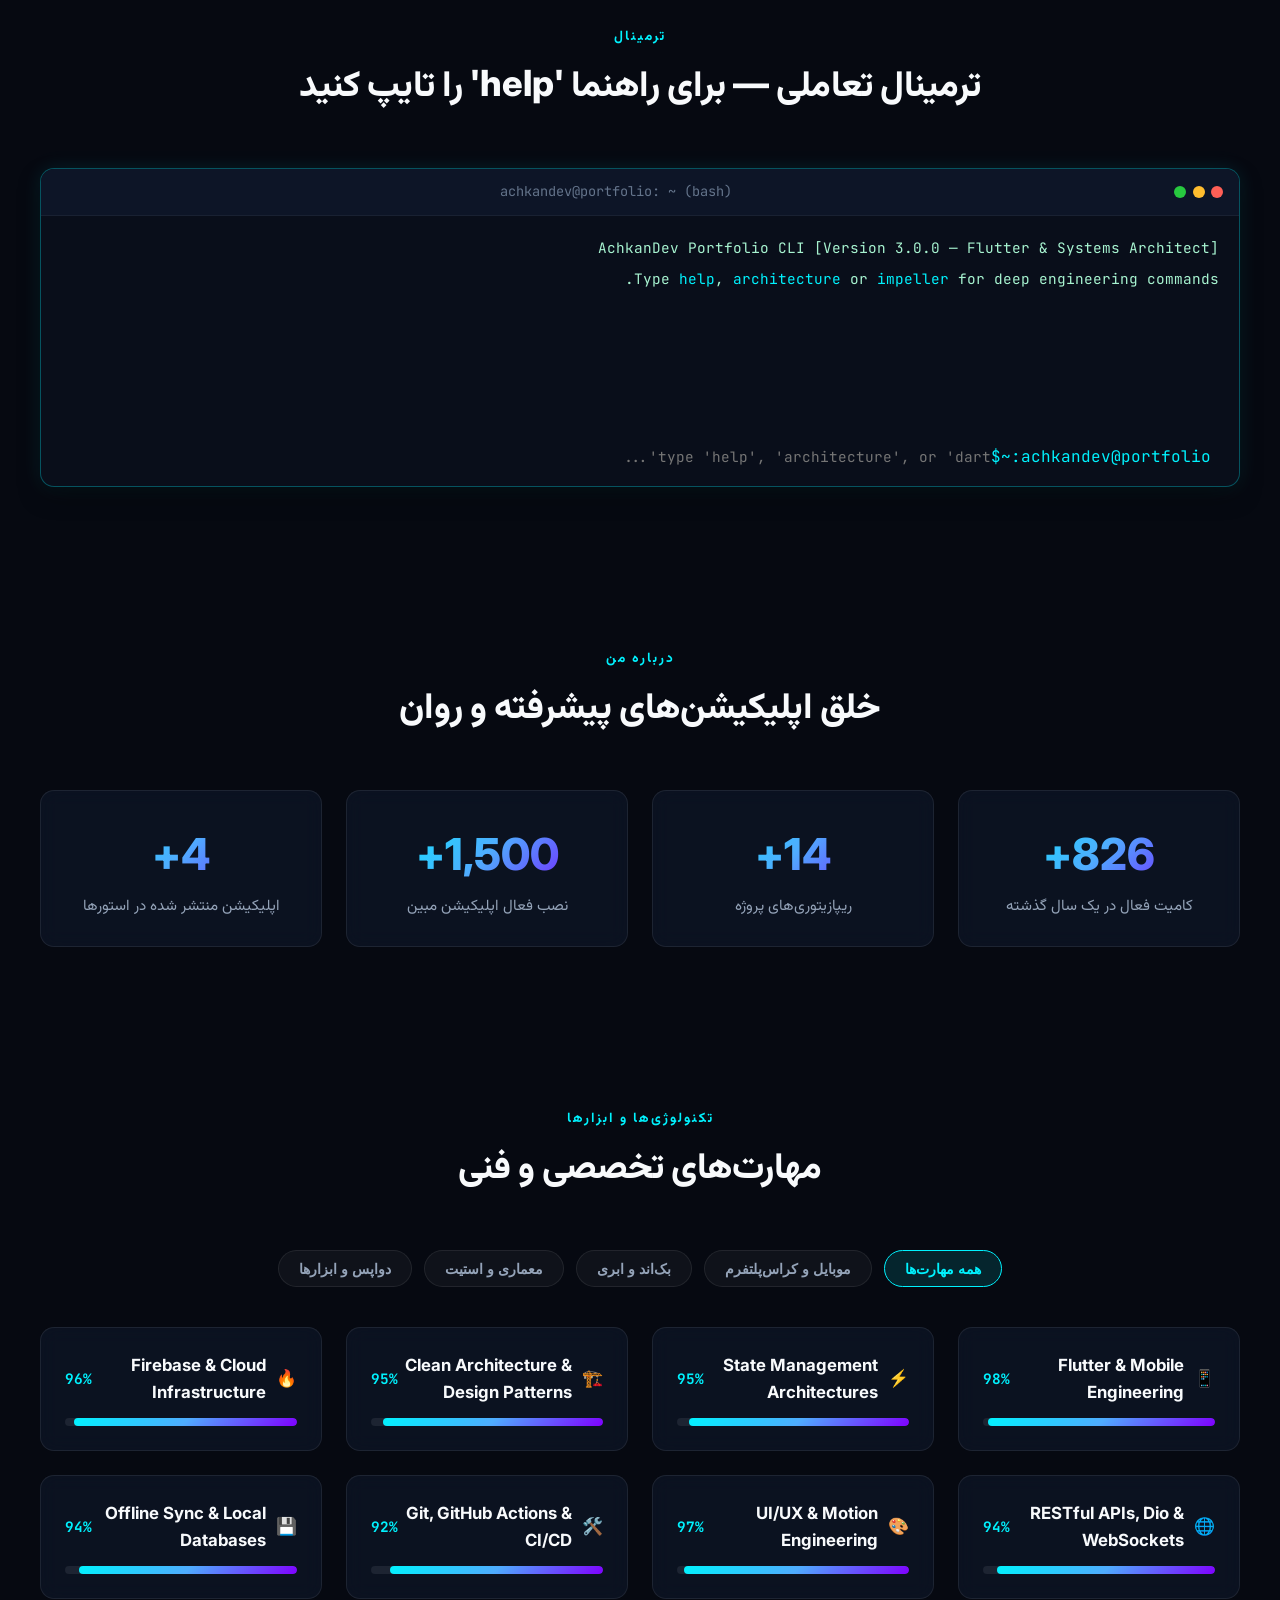
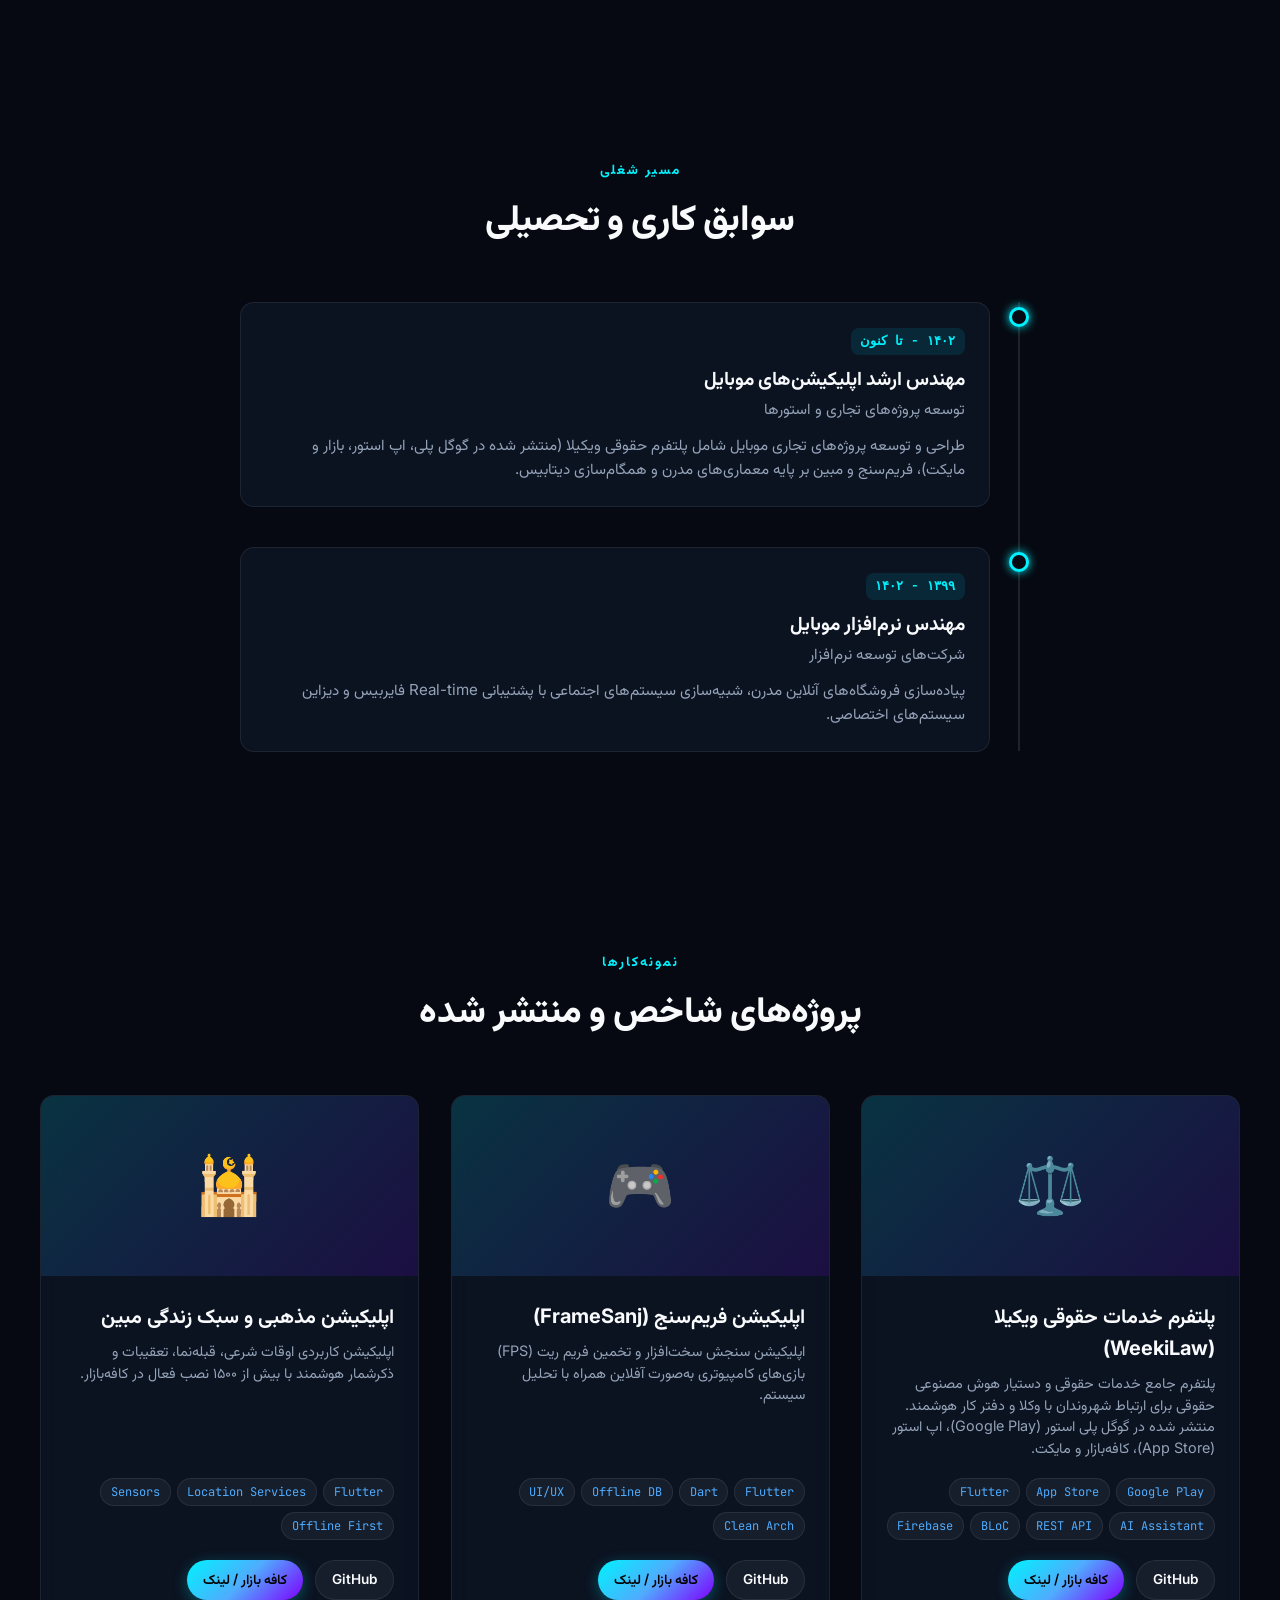
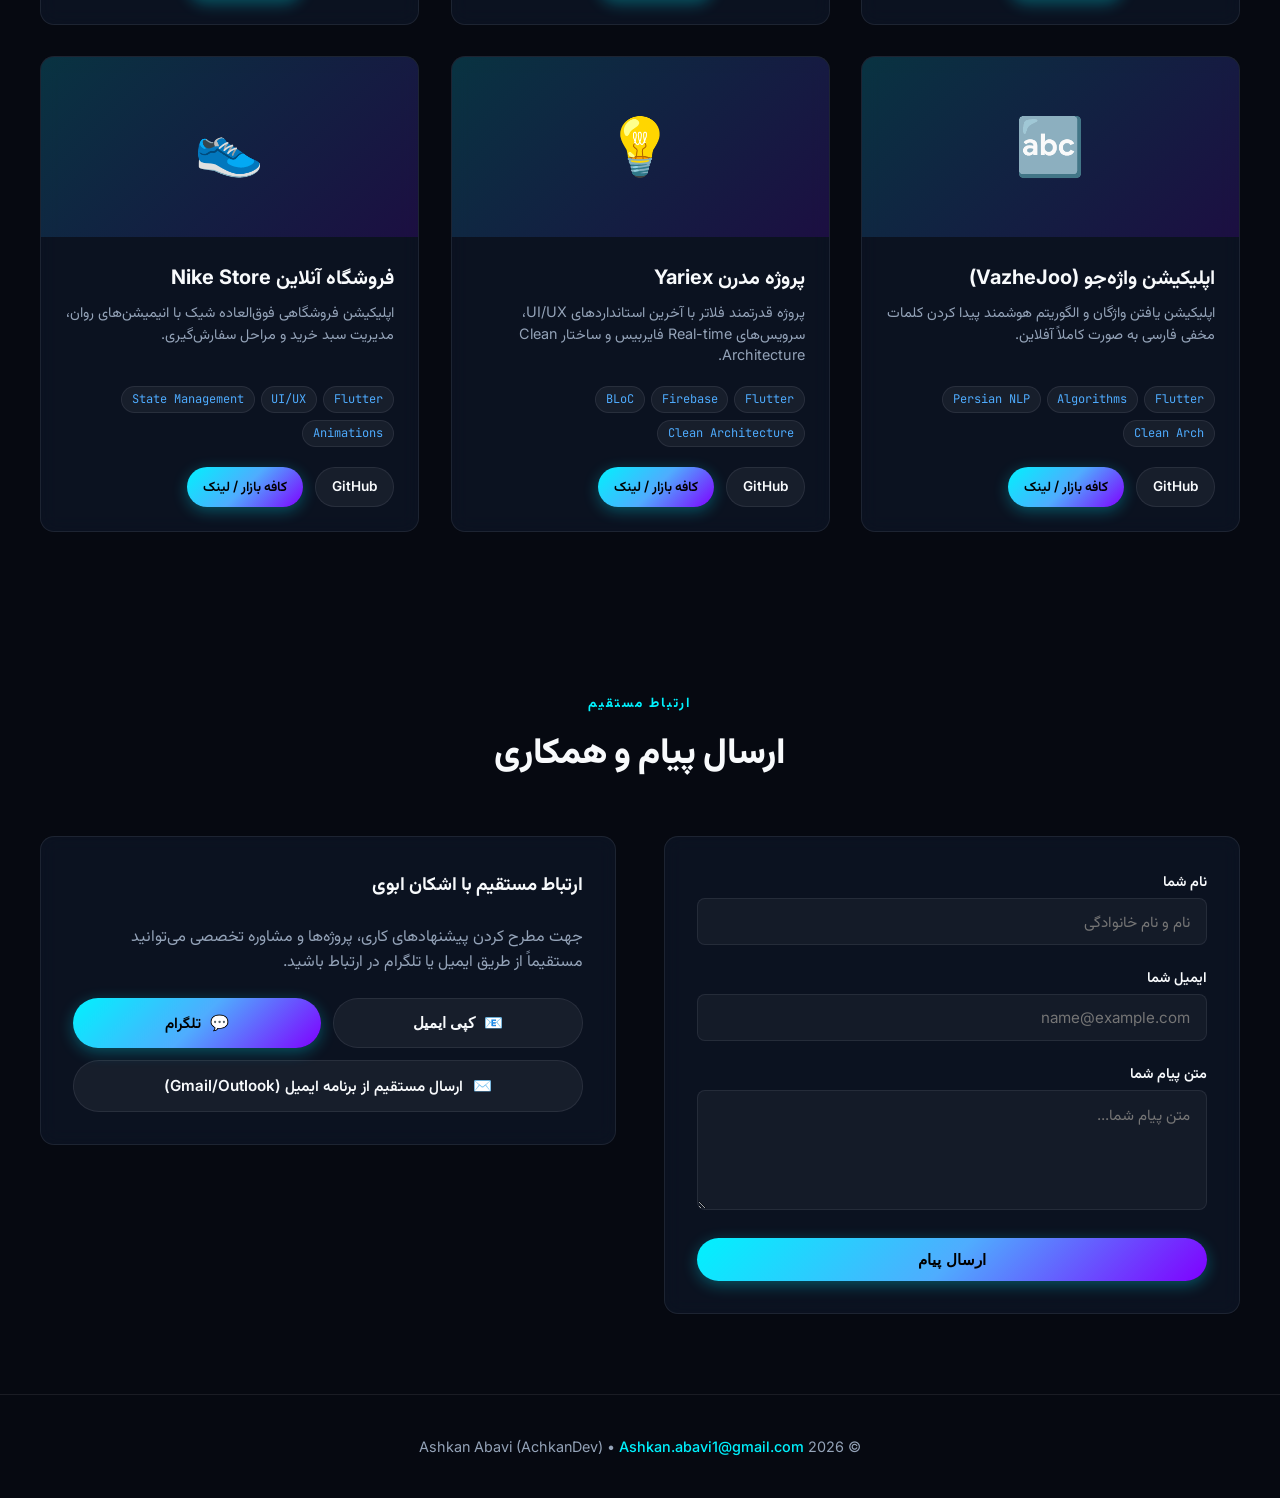
==== commit bca705c2: "feat(seo): enhance technical SEO, semantic hierarchy, JSON-LD schemas, and AI search readiness" ====
--- a/index.html
+++ b/index.html
@@ -6,12 +6,118 @@
   <title>اشکان ابوی (AchkanDev) — مهندس ارشد اپلیکیشن‌های موبایل و سیستم‌های کراس‌پلتفرم</title>
   <meta name="description" content="رزومه و نمونه‌کارهای اشکان ابوی (AchkanDev)، مهندس ارشد اپلیکیشن‌های موبایل و معمار سیستم‌های کراس‌پلتفرم.">
   <meta name="keywords" content="فلاتر, Flutter, Dart, اشکان ابوی, Ashkan Abavi, AchkanDev, نمونه کار, رزومه">
-
-  <!-- OpenGraph -->
+  <link rel="canonical" href="https://achkandev.github.io/">
+  <link rel="alternate" hreflang="fa" href="https://achkandev.github.io/">
+  <link rel="alternate" hreflang="x-default" href="https://achkandev.github.io/">
+  <link rel="alternate" type="text/markdown" href="https://achkandev.github.io/llms.txt" title="LLM Context">
+
+  <!-- Favicon & App Icons -->
+  <link rel="icon" type="image/x-icon" href="favicon.ico">
+  <link rel="icon" type="image/png" sizes="32x32" href="assets/favicon-512.png">
+  <link rel="apple-touch-icon" href="assets/favicon-512.png">
+
+  <!-- OpenGraph / Telegram / LinkedIn / Social Cards -->
+  <meta property="og:type" content="profile">
+  <meta property="og:site_name" content="Ashkan Abavi Portfolio">
   <meta property="og:title" content="Ashkan Abavi (AchkanDev) — Senior Mobile Application Engineer">
-  <meta property="og:description" content="Explore live mobile app previews, published projects, skills, and interactive CLI shell of Ashkan Abavi.">
-  <meta property="og:type" content="website">
-  <meta property="og:url" content="https://AchkanDev.github.io">
+  <meta property="og:description" content="Senior Mobile Engineer specializing in high-scalability cross-platform solutions, native performance optimization, and mobile architecture.">
+  <meta property="og:url" content="https://achkandev.github.io/">
+  <meta property="og:image" content="https://achkandev.github.io/assets/favicon-512.png">
+  <meta property="og:image:width" content="512">
+  <meta property="og:image:height" content="512">
+  <meta property="og:image:alt" content="Ashkan Abavi (AchkanDev)">
+  <meta property="og:locale" content="fa_IR">
+  <meta property="og:locale:alternate" content="en_US">
+
+  <!-- Twitter / X Cards -->
+  <meta name="twitter:card" content="summary_large_image">
+  <meta name="twitter:title" content="Ashkan Abavi (AchkanDev) — Senior Mobile Application Engineer">
+  <meta name="twitter:description" content="Senior Mobile Engineer specializing in high-scalability cross-platform solutions and mobile architecture.">
+  <meta name="twitter:image" content="https://achkandev.github.io/assets/favicon-512.png">
+
+  <!-- Structured Data / JSON-LD (Schema.org) -->
+  <script type="application/ld+json">
+  {
+    "@context": "https://schema.org",
+    "@graph": [
+      {
+        "@type": "Person",
+        "@id": "https://achkandev.github.io/#person",
+        "name": "Ashkan Abavi",
+        "alternateName": ["اشکان ابوی", "AchkanDev"],
+        "jobTitle": "Senior Mobile Application Engineer & Cross-Platform Architect",
+        "description": "Senior Mobile Engineer specializing in high-scalability cross-platform solutions, native performance optimization, and mobile software architecture.",
+        "url": "https://achkandev.github.io",
+        "image": "https://achkandev.github.io/assets/avatar.png",
+        "email": "mailto:Ashkan.abavi1@gmail.com",
+        "sameAs": [
+          "https://github.com/AchkanDev",
+          "https://linkedin.com/in/achkandev",
+          "https://t.me/achkandev"
+        ],
+        "knowsAbout": [
+          "Flutter",
+          "Dart",
+          "Clean Architecture",
+          "Mobile App Architecture",
+          "Cross-Platform Systems",
+          "Native iOS/Android Performance",
+          "Impeller GLSL Shaders",
+          "State Management (BLoC, Provider)",
+          "Offline Database Synchronization"
+        ]
+      },
+      {
+        "@type": "SoftwareApplication",
+        "@id": "https://achkandev.github.io/#weekilaw",
+        "name": "WeekiLaw (ویکیلا)",
+        "operatingSystem": "Android, iOS",
+        "applicationCategory": "BusinessApplication",
+        "description": "AI-powered legal consultation assistant and lawyer management platform connecting clients with 240+ verified attorneys. Published on Google Play and Apple App Store.",
+        "author": {"@id": "https://achkandev.github.io/#person"},
+        "aggregateRating": {
+          "@type": "AggregateRating",
+          "ratingValue": "4.8",
+          "ratingCount": "120"
+        },
+        "offers": {
+          "@type": "Offer",
+          "price": "0",
+          "priceCurrency": "USD"
+        }
+      },
+      {
+        "@type": "SoftwareApplication",
+        "@id": "https://achkandev.github.io/#mobin",
+        "name": "Mobin (مبین)",
+        "operatingSystem": "Android",
+        "applicationCategory": "UtilitiesApplication",
+        "description": "Spiritual companion and utility application with 1,500+ active installs featuring high-precision Qibla compass, offline prayer times, and utilities.",
+        "author": {"@id": "https://achkandev.github.io/#person"},
+        "aggregateRating": {
+          "@type": "AggregateRating",
+          "ratingValue": "4.8",
+          "ratingCount": "350"
+        }
+      },
+      {
+        "@type": "ProfilePage",
+        "@id": "https://achkandev.github.io/#webpage",
+        "url": "https://achkandev.github.io/",
+        "name": "اشکان ابوی (AchkanDev) — مهندس ارشد اپلیکیشن‌های موبایل",
+        "isPartOf": {
+          "@type": "WebSite",
+          "@id": "https://achkandev.github.io/#website",
+          "url": "https://achkandev.github.io/",
+          "name": "AchkanDev Portfolio",
+          "publisher": {"@id": "https://achkandev.github.io/#person"}
+        },
+        "mainEntity": {"@id": "https://achkandev.github.io/#person"},
+        "inLanguage": ["fa", "en"]
+      }
+    ]
+  }
+  </script>
 
   <!-- Google Fonts -->
   <link rel="preconnect" href="https://fonts.googleapis.com">
@@ -30,7 +136,7 @@
 
   <!-- Navbar -->
   <nav class="navbar" id="navbar">
-    <a href="#" class="nav-brand">
+    <a href="/" class="nav-brand">
       <div class="logo-icon">&lt;/&gt;</div>
       <span data-i18n="navBrand">اشکان ابوی</span>
     </a>
@@ -70,13 +176,13 @@
       </p>
       <div class="hero-actions">
         <a href="#simulator" class="btn btn-primary spring-tap" data-i18n="heroBtnDemo">📱 پیش‌نمایش اپ‌ها</a>
-        <a href="cv-fa.pdf" id="hero-btn-cv" target="_blank" class="btn btn-secondary spring-tap" data-i18n="heroBtnCv">📄 دریافت رزومه (PDF)</a>
+        <a href="cv-fa.pdf" id="hero-btn-cv" target="_blank" rel="noopener noreferrer" class="btn btn-secondary spring-tap" data-i18n="heroBtnCv">📄 دریافت رزومه (PDF)</a>
       </div>
     </div>
     <div class="hero-avatar-wrapper">
       <div class="avatar-glow-ring"></div>
       <div class="avatar-card">
-        <img src="assets/avatar.png?v=8" alt="Ashkan Abavi" class="avatar-img" onerror="this.src='assets/avatar.jpg?v=8'">
+        <img src="assets/avatar.png?v=8" alt="Ashkan Abavi" class="avatar-img" width="290" height="330" fetchpriority="high" onerror="this.src='assets/avatar.jpg?v=8'">
         <div class="avatar-info">
           <div class="avatar-name" data-i18n="avatarName">اشکان ابوی</div>
           <div class="avatar-tag" data-i18n="avatarTag">AchkanDev • مهندس ارشد موبایل</div>
@@ -138,7 +244,22 @@
       <h2 class="section-title" data-i18n="aboutTitle">خلق اپلیکیشن‌های پیشرفته و روان</h2>
     </div>
     <div class="stats-grid" id="stats-container">
-      <!-- Stats populated dynamically by app.js -->
+      <div class="stat-card reveal">
+        <div class="stat-number">826+</div>
+        <div class="stat-label">کامیت فعال در یک سال گذشته</div>
+      </div>
+      <div class="stat-card reveal">
+        <div class="stat-number">14+</div>
+        <div class="stat-label">ریپازیتوری‌های پروژه</div>
+      </div>
+      <div class="stat-card reveal">
+        <div class="stat-number">1,500+</div>
+        <div class="stat-label">نصب فعال اپلیکیشن مبین</div>
+      </div>
+      <div class="stat-card reveal">
+        <div class="stat-number">4+</div>
+        <div class="stat-label">اپلیکیشن منتشر شده در استورها</div>
+      </div>
     </div>
   </section>
 
@@ -156,7 +277,54 @@
       <button class="skill-tab" data-category="tools" data-i18n="tabTools">دواپس و ابزارها</button>
     </div>
     <div class="skills-grid" id="skills-grid">
-      <!-- Skills populated dynamically by app.js -->
+      <div class="skill-card reveal">
+        <div class="skill-header">
+          <span class="skill-name">📱 Flutter & Mobile Engineering</span>
+          <span class="skill-pct">98%</span>
+        </div>
+      </div>
+      <div class="skill-card reveal">
+        <div class="skill-header">
+          <span class="skill-name">⚡ State Management Architectures</span>
+          <span class="skill-pct">95%</span>
+        </div>
+      </div>
+      <div class="skill-card reveal">
+        <div class="skill-header">
+          <span class="skill-name">🏗️ Clean Architecture & Design Patterns</span>
+          <span class="skill-pct">95%</span>
+        </div>
+      </div>
+      <div class="skill-card reveal">
+        <div class="skill-header">
+          <span class="skill-name">🔥 Firebase & Cloud Infrastructure</span>
+          <span class="skill-pct">96%</span>
+        </div>
+      </div>
+      <div class="skill-card reveal">
+        <div class="skill-header">
+          <span class="skill-name">🌐 RESTful APIs, Dio & WebSockets</span>
+          <span class="skill-pct">94%</span>
+        </div>
+      </div>
+      <div class="skill-card reveal">
+        <div class="skill-header">
+          <span class="skill-name">🎨 UI/UX & Motion Engineering</span>
+          <span class="skill-pct">97%</span>
+        </div>
+      </div>
+      <div class="skill-card reveal">
+        <div class="skill-header">
+          <span class="skill-name">🛠️ Git, GitHub Actions & CI/CD</span>
+          <span class="skill-pct">92%</span>
+        </div>
+      </div>
+      <div class="skill-card reveal">
+        <div class="skill-header">
+          <span class="skill-name">💾 Offline Sync & Local Databases</span>
+          <span class="skill-pct">94%</span>
+        </div>
+      </div>
     </div>
   </section>
 
@@ -167,7 +335,26 @@
       <h2 class="section-title" data-i18n="expTitle">سوابق کاری و تحصیلی</h2>
     </div>
     <div class="timeline" id="timeline-container">
-      <!-- Timeline populated dynamically by app.js -->
+      <div class="timeline-item reveal">
+        <div class="timeline-meta">
+          <span class="timeline-date">۱۴۰۲ - تا کنون</span>
+        </div>
+        <div class="timeline-content">
+          <h3 class="timeline-title">مهندس ارشد اپلیکیشن‌های موبایل</h3>
+          <h4 class="timeline-subtitle">توسعه پروژه‌های تجاری و استورها</h4>
+          <p class="timeline-desc">طراحی و توسعه پروژه‌های تجاری موبایل شامل پلتفرم حقوقی ویکیلا (WeekiLaw منتشر شده در گوگل پلی، اپ استور، کافه‌بازار و مایکت)، فریم‌سنج و مبین بر پایه معماری‌های مدرن Clean Architecture و همگام‌سازی دیتابیس آفلاین.</p>
+        </div>
+      </div>
+      <div class="timeline-item reveal">
+        <div class="timeline-meta">
+          <span class="timeline-date">۱۳۹۹ - ۱۴۰۲</span>
+        </div>
+        <div class="timeline-content">
+          <h3 class="timeline-title">مهندس نرم‌افزار موبایل</h3>
+          <h4 class="timeline-subtitle">شرکت‌های توسعه نرم‌افزار</h4>
+          <p class="timeline-desc">پیاده‌سازی فروشگاه‌های آنلاین مدرن، شبیه‌سازی سیستم‌های اجتماعی با پشتیبانی Real-time فایربیس، مدیریت استیت پیشرفته و دیزاین سیستم‌های اختصاصی.</p>
+        </div>
+      </div>
     </div>
   </section>
 
@@ -178,7 +365,42 @@
       <h2 class="section-title" data-i18n="projectsTitle">پروژه‌های شاخص و منتشر شده</h2>
     </div>
     <div class="projects-grid" id="projects-grid">
-      <!-- Projects populated dynamically by app.js -->
+      <div class="project-card reveal">
+        <div class="project-content">
+          <h3 class="project-title">⚖️ پلتفرم خدمات حقوقی ویکیلا (WeekiLaw)</h3>
+          <p class="project-desc">پلتفرم جامع خدمات حقوقی و دستیار هوش مصنوعی حقوقی برای ارتباط شهروندان با ۲۴۰+ وکیل و دفتر کار هوشمند. منتشر شده در گوگل پلی استور (Google Play)، اپ استور (Apple App Store)، کافه‌بازار و مایکت.</p>
+        </div>
+      </div>
+      <div class="project-card reveal">
+        <div class="project-content">
+          <h3 class="project-title">🎮 اپلیکیشن فریم‌سنج (FrameSanj)</h3>
+          <p class="project-desc">اپلیکیشن سنجش سخت‌افزار و تخمین فریم ریت (FPS) بازی‌های کامپیوتری به‌صورت آفلاین همراه با تحلیل سیستم و معماری تمیز.</p>
+        </div>
+      </div>
+      <div class="project-card reveal">
+        <div class="project-content">
+          <h3 class="project-title">🕌 اپلیکیشن مذهبی و سبک زندگی مبین</h3>
+          <p class="project-desc">اپلیکیشن کاربردی اوقات شرعی، قبله‌نما، تعقیبات و ذکرشمار هوشمند با بیش از ۱۵۰۰ نصب فعال در کافه‌بازار.</p>
+        </div>
+      </div>
+      <div class="project-card reveal">
+        <div class="project-content">
+          <h3 class="project-title">🔤 اپلیکیشن واژه‌جو (VazheJoo)</h3>
+          <p class="project-desc">اپلیکیشن یافتن واژگان و الگوریتم هوشمند پیدا کردن کلمات مخفی فارسی به صورت کاملاً آفلاین.</p>
+        </div>
+      </div>
+      <div class="project-card reveal">
+        <div class="project-content">
+          <h3 class="project-title">💡 پروژه مدرن Yariex</h3>
+          <p class="project-desc">پروژه قدرتمند فلاتر با آخرین استانداردهای UI/UX، سرویس‌های Real-time فایربیس و ساختار Clean Architecture.</p>
+        </div>
+      </div>
+      <div class="project-card reveal">
+        <div class="project-content">
+          <h3 class="project-title">👟 فروشگاه آنلاین Nike Store</h3>
+          <p class="project-desc">اپلیکیشن فروشگاهی فوق‌العاده شیک با انیمیشن‌های روان، مدیریت سبد خرید و مراحل سفارش‌گیری کامل.</p>
+        </div>
+      </div>
     </div>
   </section>
 
@@ -220,7 +442,7 @@
             <button class="btn btn-secondary spring-tap" id="copy-email-btn" style="flex: 1; justify-content: center;">
               <span>📧</span> <span data-i18n="copyEmail">کپی ایمیل</span>
             </button>
-            <a href="https://t.me/achkandev" target="_blank" class="btn btn-primary spring-tap" style="flex: 1; justify-content: center;">
+            <a href="https://t.me/achkandev" target="_blank" rel="noopener noreferrer" class="btn btn-primary spring-tap" style="flex: 1; justify-content: center;">
               <span>💬</span> <span data-i18n="contactTelegram">تلگرام</span>
             </a>
           </div>
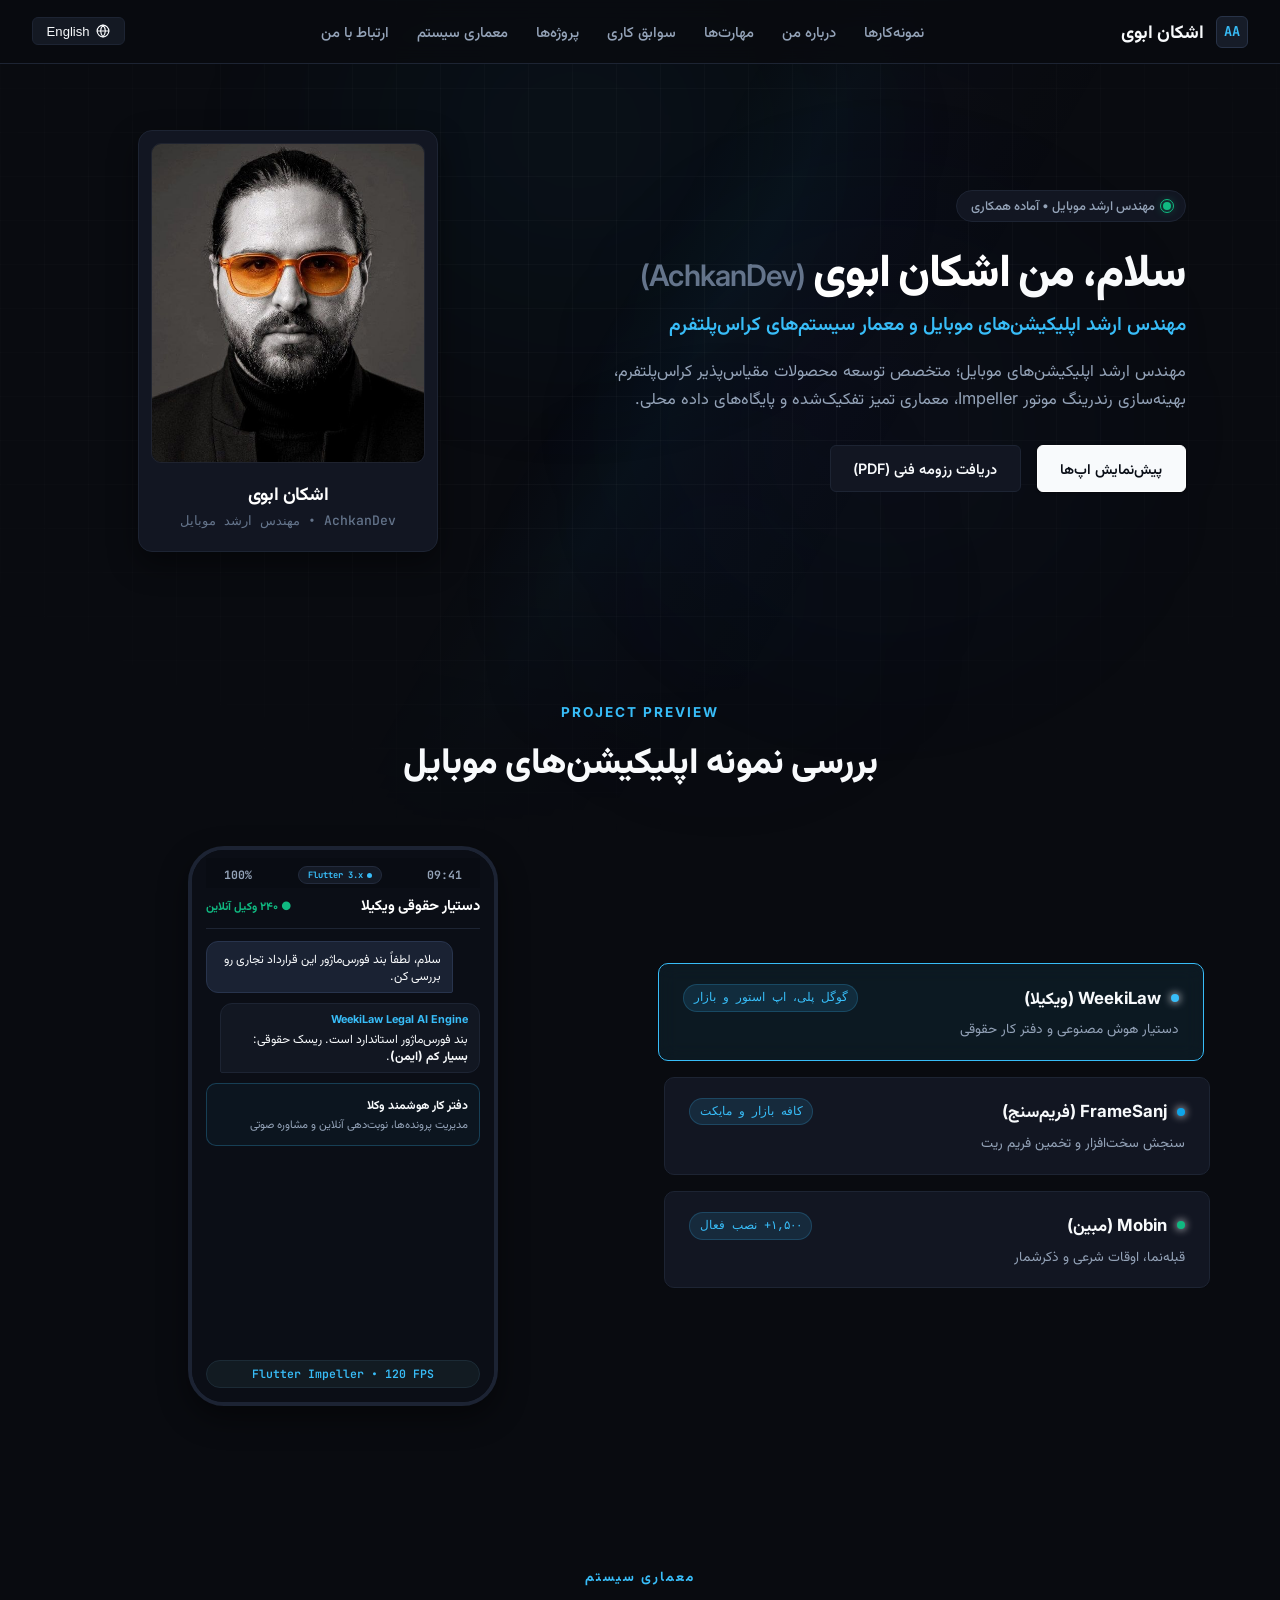
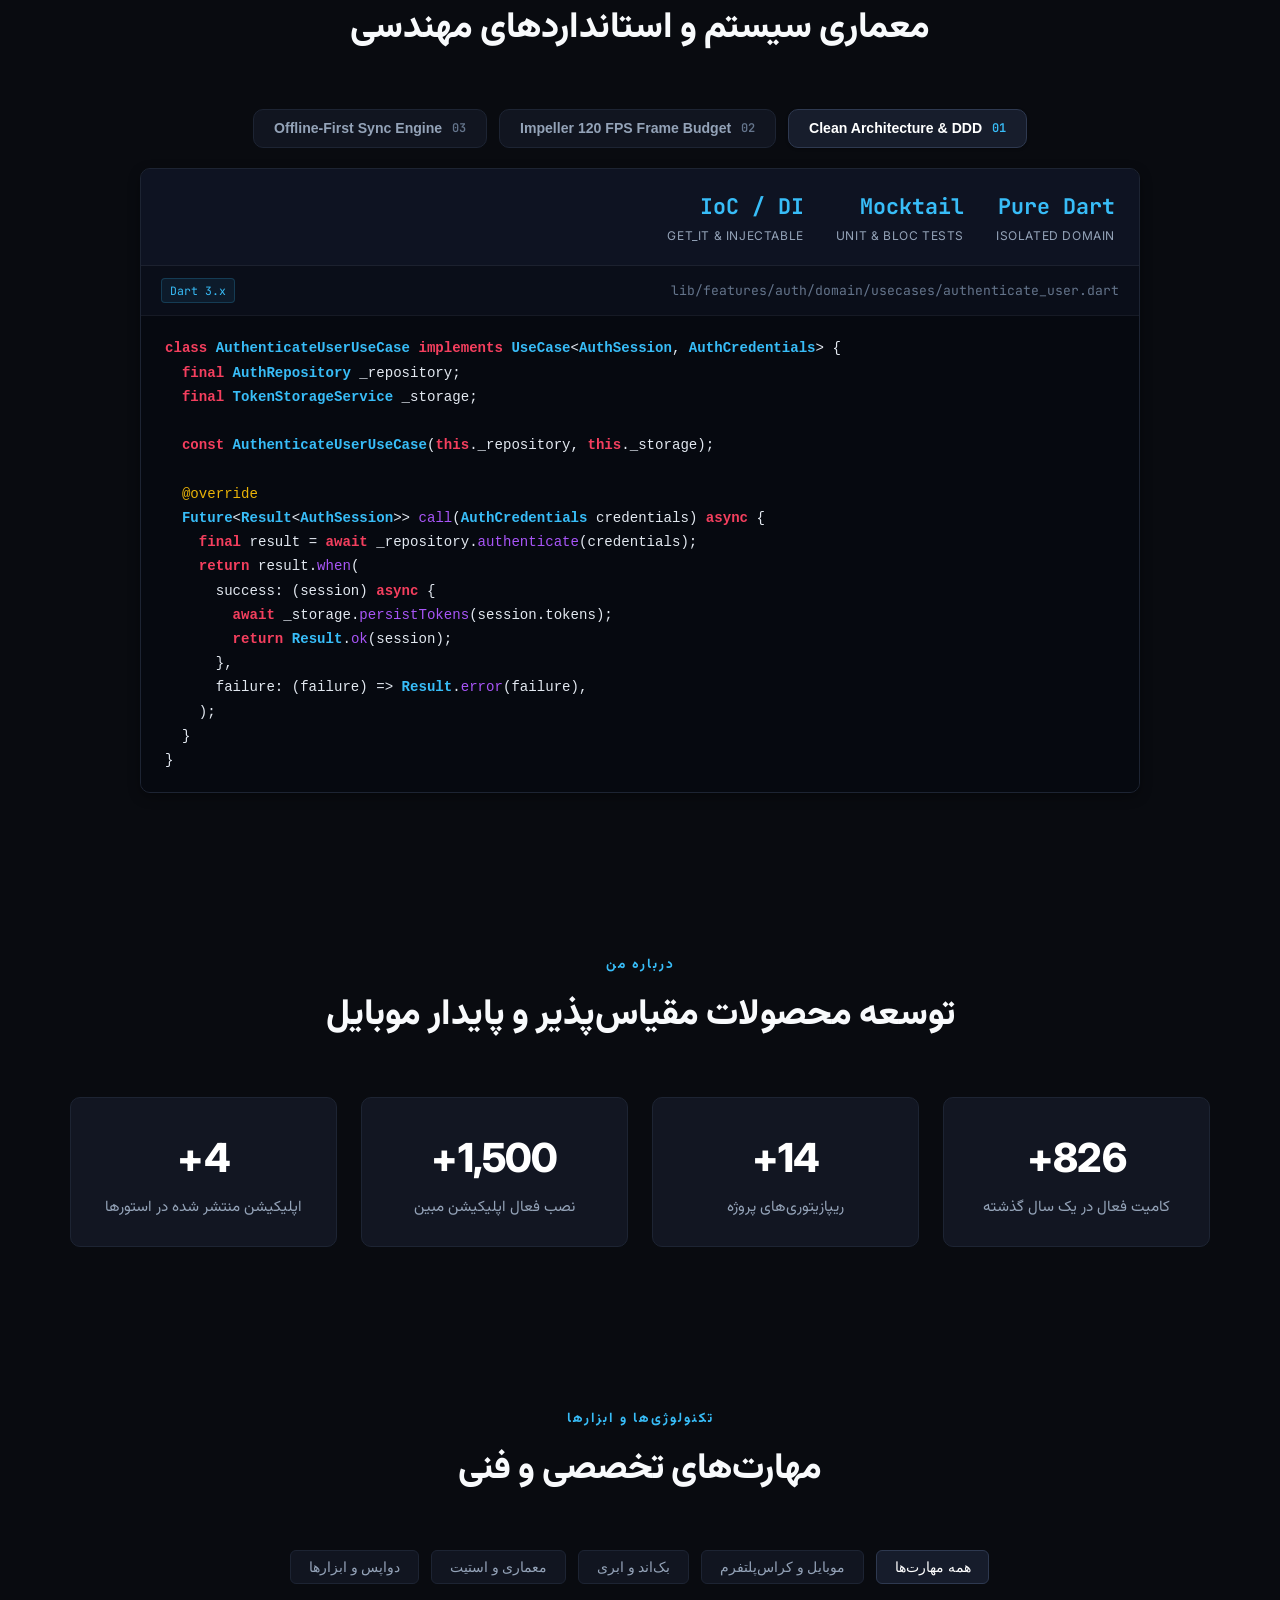
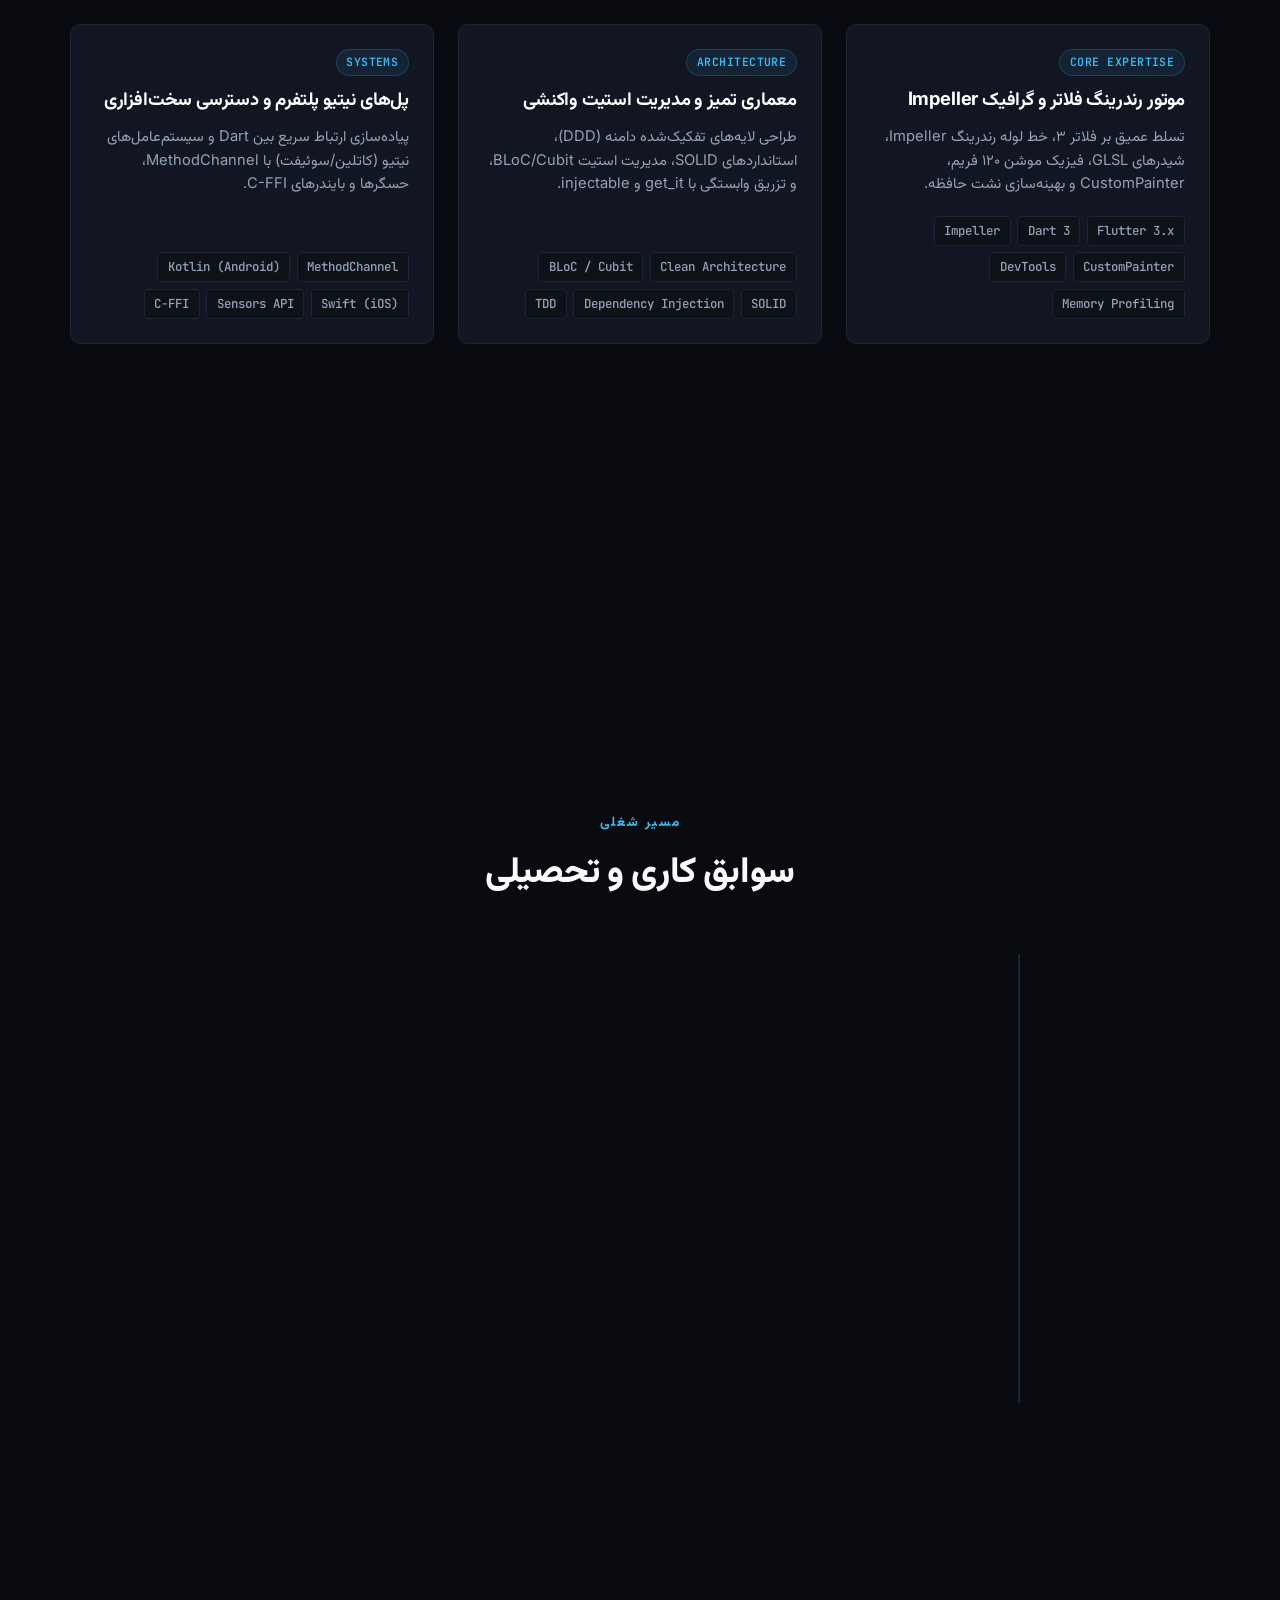
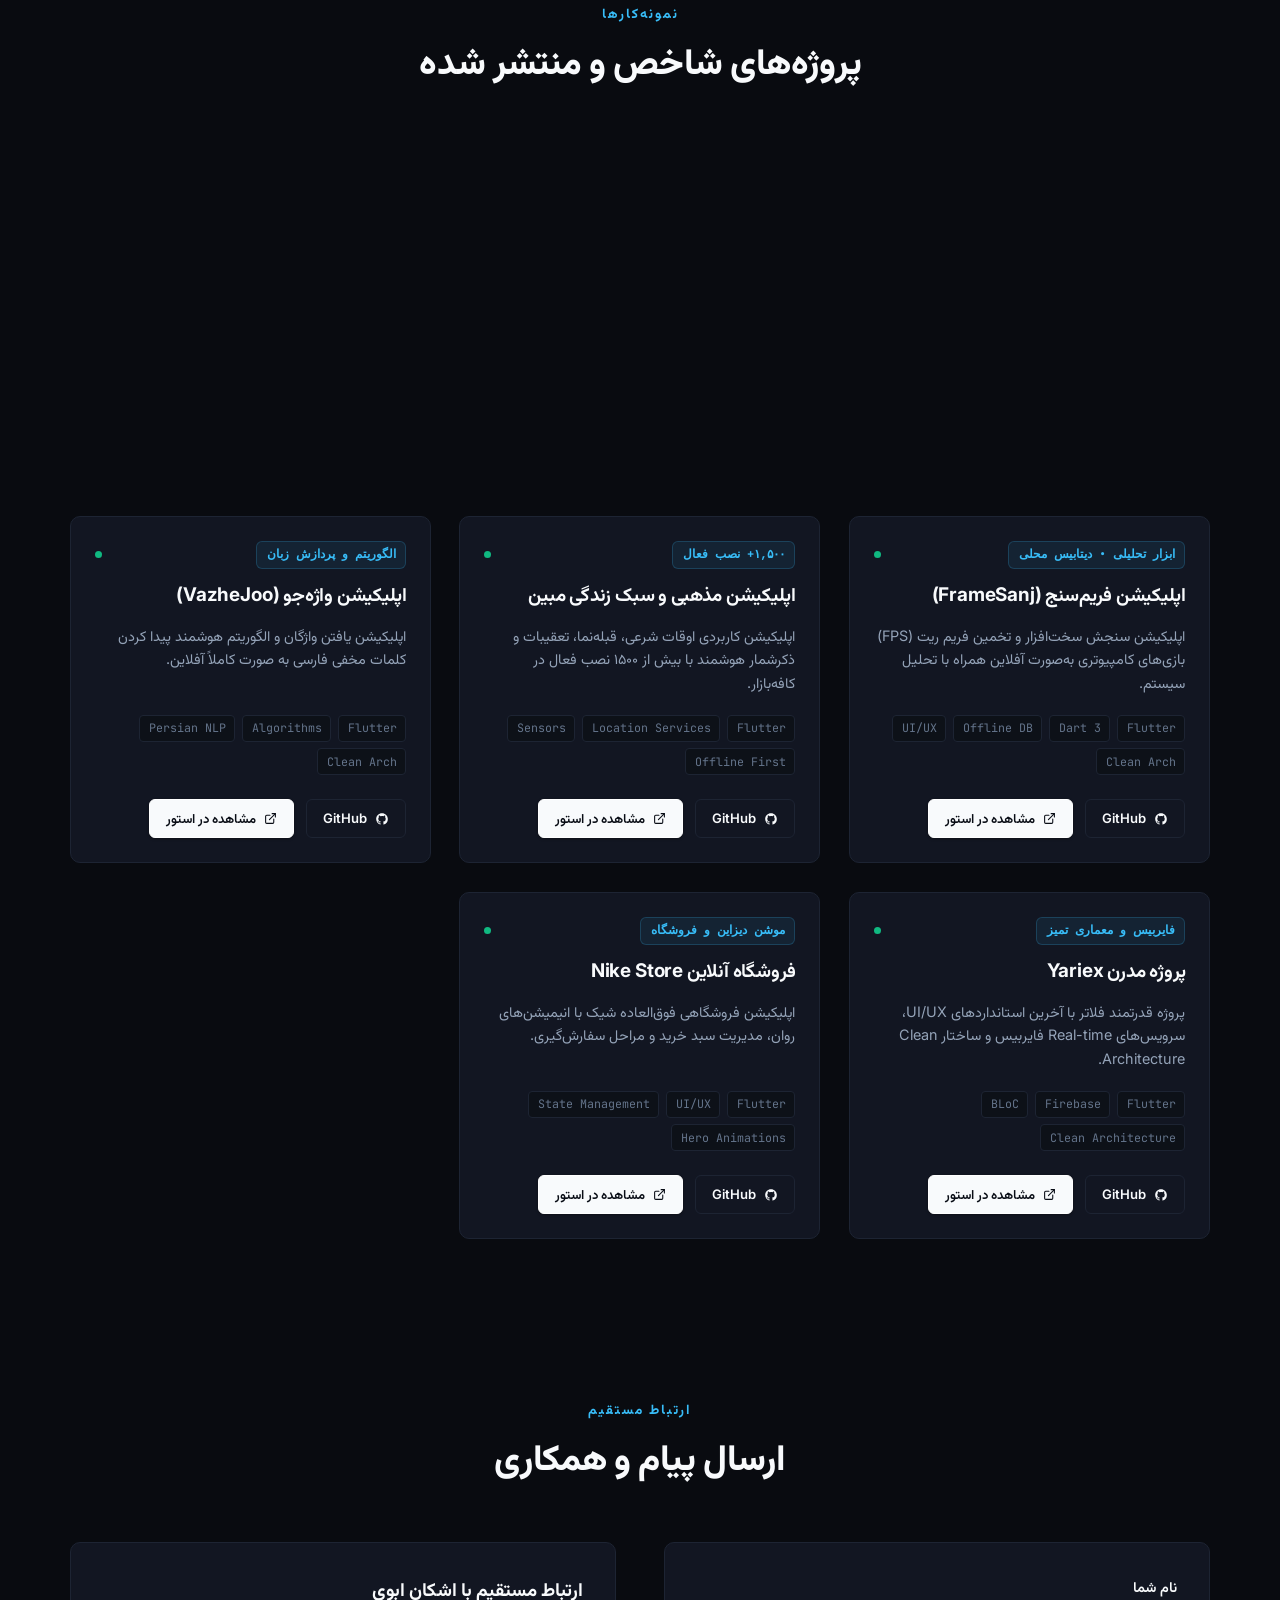
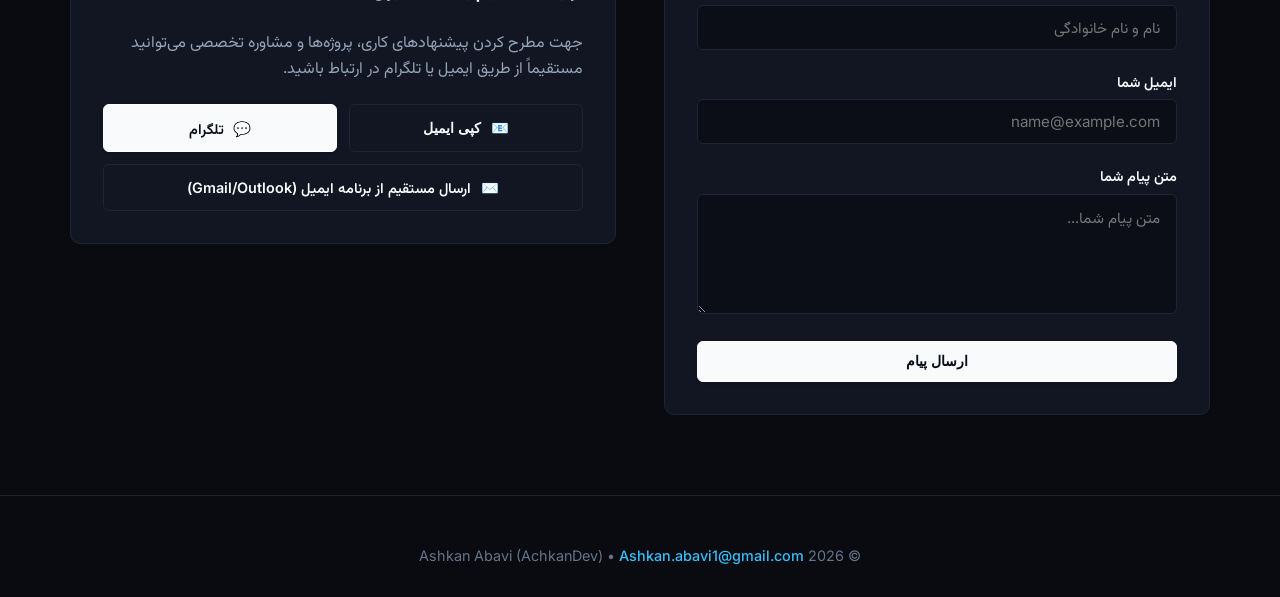
==== commit 9322411a: "feat: redesign portfolio with live ambient canvas, 3D holographic tilt, and senior engineering polis" ====
--- a/index.html
+++ b/index.html
@@ -125,33 +125,43 @@
   <link href="https://fonts.googleapis.com/css2?family=Inter:wght@400;500;600;700;800;900&family=JetBrains+Mono:wght@400;600;800&family=Vazirmatn:wght@400;600;700;800;900&display=swap" rel="stylesheet">
 
   <!-- Stylesheets with Cache Busting Version Query -->
-  <link rel="stylesheet" href="css/main.css?v=8">
-  <link rel="stylesheet" href="css/components.css?v=8">
-  <link rel="stylesheet" href="css/animations.css?v=8">
+  <link rel="stylesheet" href="css/main.css?v=9">
+  <link rel="stylesheet" href="css/components.css?v=9">
+  <link rel="stylesheet" href="css/animations.css?v=9">
 </head>
 <body>
 
-  <!-- Dynamic Particle Canvas Background -->
-  <canvas id="particles-canvas"></canvas>
+  <!-- Top Reading & Scroll Progress Laser Beam -->
+  <div id="scroll-progress-bar" aria-hidden="true"></div>
+
+  <!-- Ambient Interactive Background (Blueprint Grid, Stardust Canvas & Fluid Spotlight) -->
+  <div class="ambient-bg-layer" aria-hidden="true">
+    <canvas id="ambient-canvas" class="ambient-canvas"></canvas>
+    <div class="ambient-aurora-blob aurora-1"></div>
+    <div class="ambient-aurora-blob aurora-2"></div>
+    <div class="ambient-aurora-blob aurora-3"></div>
+    <div class="ambient-grid-pattern"></div>
+    <div class="ambient-spotlight" id="ambient-spotlight"></div>
+  </div>
 
   <!-- Navbar -->
   <nav class="navbar" id="navbar">
     <a href="/" class="nav-brand">
-      <div class="logo-icon">&lt;/&gt;</div>
+      <div class="logo-icon btn-magnetic">AA</div>
       <span data-i18n="navBrand">اشکان ابوی</span>
     </a>
     <ul class="nav-menu">
-      <li><a href="#simulator" class="nav-link" data-i18n="navSimulator">پیش‌نمایش اپ‌ها</a></li>
+      <li><a href="#simulator" class="nav-link" data-i18n="navSimulator">نمونه‌کارها</a></li>
       <li><a href="#about" class="nav-link" data-i18n="navAbout">درباره من</a></li>
       <li><a href="#skills" class="nav-link" data-i18n="navSkills">مهارت‌ها</a></li>
       <li><a href="#experience" class="nav-link" data-i18n="navExperience">سوابق</a></li>
       <li><a href="#projects" class="nav-link" data-i18n="navProjects">پروژه‌ها</a></li>
-      <li><a href="#terminal" class="nav-link" data-i18n="navTerminal">ترمینال</a></li>
+      <li><a href="#architecture" class="nav-link" data-i18n="navArch">معماری سیستم</a></li>
       <li><a href="#contact" class="nav-link" data-i18n="navContact">تماس</a></li>
     </ul>
     <div class="nav-controls">
-      <button class="lang-btn" id="lang-toggle">
-        <span>🌐</span> English
+      <button class="lang-btn btn-magnetic" id="lang-toggle">
+        English
       </button>
     </div>
   </nav>
@@ -161,27 +171,26 @@
     <div class="hero-content">
       <div class="status-badge">
         <span class="status-dot"></span>
-        <span data-i18n="statusBadge">آماده همکاری</span>
+        <span data-i18n="statusBadge">مهندس ارشد اپلیکیشن‌های موبایل • آماده همکاری</span>
       </div>
       <h1 class="hero-title">
         <span data-i18n="heroGreeting">سلام، من </span>
-        <span class="gradient-text" data-i18n="heroName">اشکان ابوی</span>
-        <span data-i18n="heroNickname"> (AchkanDev)</span>
+        <span class="hero-name-highlight" data-i18n="heroName">اشکان ابوی</span>
+        <span class="hero-handle" data-i18n="heroNickname"> (AchkanDev)</span>
       </h1>
-      <div class="typewriter-wrapper">
-        <span id="typewriter"></span><span class="typewriter-cursor"></span>
+      <div class="hero-role-title" data-i18n="heroRoleTitle">
+        مهندس ارشد اپلیکیشن‌های موبایل و معمار سیستم‌های کراس‌پلتفرم
       </div>
       <p class="hero-bio" data-i18n="heroBio">
-        مهندس ارشد اپلیکیشن‌های موبایل. متخصص توسعه محصولات مقیاس‌پذیر کراس‌پلتفرم، بهینه‌سازی عملکرد نیتیو و معماری نرم‌افزار.
+        مهندس ارشد اپلیکیشن‌های موبایل؛ متخصص توسعه سیستم‌های مقیاس‌پذیر کراس‌پلتفرم، رندرینگ موتور Impeller فلاتر، معماری تمیز (Clean Architecture) و پایگاه‌های داده آفلاین.
       </p>
       <div class="hero-actions">
-        <a href="#simulator" class="btn btn-primary spring-tap" data-i18n="heroBtnDemo">📱 پیش‌نمایش اپ‌ها</a>
-        <a href="cv-fa.pdf" id="hero-btn-cv" target="_blank" rel="noopener noreferrer" class="btn btn-secondary spring-tap" data-i18n="heroBtnCv">📄 دریافت رزومه (PDF)</a>
+        <a href="#simulator" class="btn btn-primary btn-magnetic" data-i18n="heroBtnDemo">پیش‌نمایش اپ‌ها</a>
+        <a href="cv-fa.pdf" id="hero-btn-cv" target="_blank" rel="noopener noreferrer" class="btn btn-secondary btn-magnetic" data-i18n="heroBtnCv">دریافت رزومه فنی (PDF)</a>
       </div>
     </div>
     <div class="hero-avatar-wrapper">
-      <div class="avatar-glow-ring"></div>
-      <div class="avatar-card">
+      <div class="avatar-card card-tilt">
         <img src="assets/avatar.png?v=8" alt="Ashkan Abavi" class="avatar-img" width="290" height="330" fetchpriority="high" onerror="this.src='assets/avatar.jpg?v=8'">
         <div class="avatar-info">
           <div class="avatar-name" data-i18n="avatarName">اشکان ابوی</div>
@@ -191,7 +200,7 @@
     </div>
   </header>
 
-  <!-- Live Mobile Device Frame Simulator (Flutter Level 120) -->
+  <!-- Mobile App Interface Preview -->
   <section class="section container simulator-section" id="simulator">
     <div class="section-header">
       <div class="section-subtitle" data-i18n="simSubtitle">PROJECT PREVIEW</div>
@@ -202,7 +211,7 @@
         <!-- Dynamic Sim Tabs generated by app.js -->
       </div>
       <div class="phone-frame-wrapper">
-        <div class="phone-device">
+        <div class="phone-device card-tilt">
           <div class="phone-screen" id="phone-screen">
             <!-- Dynamic Phone Content generated by app.js -->
           </div>
@@ -211,28 +220,157 @@
     </div>
   </section>
 
-  <!-- Interactive Terminal CLI Section -->
-  <section class="section container" id="terminal">
+  <!-- System Architecture & Production Engineering Showcase -->
+  <section class="section container" id="architecture">
     <div class="section-header">
-      <div class="section-subtitle" data-i18n="navTerminal">ترمینال تعاملی</div>
-      <h2 class="section-title" data-i18n="terminalTitle">ترمینال تعاملی — برای راهنما 'help' را تایپ کنید</h2>
-    </div>
-    <div class="terminal-window">
-      <div class="terminal-header">
-        <div class="terminal-dots">
-          <div class="terminal-dot dot-red"></div>
-          <div class="terminal-dot dot-yellow"></div>
-          <div class="terminal-dot dot-green"></div>
-        </div>
-        <div class="terminal-title">achkandev@portfolio: ~ (bash)</div>
-        <div></div>
-      </div>
-      <div class="terminal-body" id="terminal-body">
-        <!-- Terminal lines populated by terminal.js -->
-      </div>
-      <div class="terminal-input-wrapper" style="padding: 0 1.25rem 1rem 1.25rem;">
-        <span class="terminal-prompt">achkandev@portfolio:~$</span>
-        <input type="text" id="terminal-input" class="terminal-input" autocomplete="off" placeholder="type 'help', 'architecture', or 'dart'...">
+      <div class="section-subtitle" data-i18n="archSub">معماری سیستم</div>
+      <h2 class="section-title" data-i18n="archTitle">معماری سیستم و بنچمارک‌های پروداکشن</h2>
+    </div>
+    
+    <div class="arch-showcase">
+      <!-- Architecture Tabs -->
+      <div class="arch-tabs">
+        <button class="arch-tab-btn btn-magnetic active" data-arch-tab="clean-arch">
+          <span class="arch-tab-num">01</span>
+          <span>Clean Architecture & DDD</span>
+        </button>
+        <button class="arch-tab-btn btn-magnetic" data-arch-tab="impeller-bench">
+          <span class="arch-tab-num">02</span>
+          <span>Impeller 120 FPS Frame Budget</span>
+        </button>
+        <button class="arch-tab-btn btn-magnetic" data-arch-tab="offline-sync">
+          <span class="arch-tab-num">03</span>
+          <span>Offline-First Sync Engine</span>
+        </button>
+      </div>
+
+      <!-- Content Panels -->
+      <div class="arch-display-card card-tilt">
+        <!-- Panel 1: Clean Architecture -->
+        <div class="arch-panel active" id="panel-clean-arch">
+          <div class="arch-panel-header">
+            <div class="arch-metric-pills">
+              <div class="arch-metric-pill">
+                <span class="metric-val">Pure Dart</span>
+                <span class="metric-lbl">Isolated Domain</span>
+              </div>
+              <div class="arch-metric-pill">
+                <span class="metric-val">Mocktail</span>
+                <span class="metric-lbl">Unit & BLoC Tests</span>
+              </div>
+              <div class="arch-metric-pill">
+                <span class="metric-val">IoC / DI</span>
+                <span class="metric-lbl">get_it & injectable</span>
+              </div>
+            </div>
+          </div>
+          <div class="arch-code-wrapper">
+            <div class="code-header">
+              <span>lib/features/auth/domain/usecases/authenticate_user.dart</span>
+              <span class="code-badge">Dart 3.x</span>
+            </div>
+            <pre class="code-block"><code><span class="keyword">class</span> <span class="type">AuthenticateUserUseCase</span> <span class="keyword">implements</span> <span class="type">UseCase</span>&lt;<span class="type">AuthSession</span>, <span class="type">AuthCredentials</span>&gt; {
+  <span class="keyword">final</span> <span class="type">AuthRepository</span> _repository;
+  <span class="keyword">final</span> <span class="type">TokenStorageService</span> _storage;
+
+  <span class="keyword">const</span> <span class="type">AuthenticateUserUseCase</span>(<span class="keyword">this</span>._repository, <span class="keyword">this</span>._storage);
+
+  <span class="meta">@override</span>
+  <span class="type">Future</span>&lt;<span class="type">Result</span>&lt;<span class="type">AuthSession</span>&gt;&gt; <span class="func">call</span>(<span class="type">AuthCredentials</span> credentials) <span class="keyword">async</span> {
+    <span class="keyword">final</span> result = <span class="keyword">await</span> _repository.<span class="func">authenticate</span>(credentials);
+    <span class="keyword">return</span> result.<span class="func">when</span>(
+      success: (session) <span class="keyword">async</span> {
+        <span class="keyword">await</span> _storage.<span class="func">persistTokens</span>(session.tokens);
+        <span class="keyword">return</span> <span class="type">Result</span>.<span class="func">ok</span>(session);
+      },
+      failure: (failure) =&gt; <span class="type">Result</span>.<span class="func">error</span>(failure),
+    );
+  }
+}</code></pre>
+          </div>
+        </div>
+
+        <!-- Panel 2: Impeller 120 FPS Benchmark -->
+        <div class="arch-panel" id="panel-impeller-bench">
+          <div class="arch-panel-header">
+            <div class="arch-metric-pills">
+              <div class="arch-metric-pill">
+                <span class="metric-val">8.3ms</span>
+                <span class="metric-lbl">120 FPS Frame Budget</span>
+              </div>
+              <div class="arch-metric-pill">
+                <span class="metric-val">Vulkan / Metal</span>
+                <span class="metric-lbl">Hardware Graphics API</span>
+              </div>
+              <div class="arch-metric-pill">
+                <span class="metric-val">Impeller AOT</span>
+                <span class="metric-lbl">Pre-compiled Pipeline</span>
+              </div>
+            </div>
+          </div>
+          <div class="arch-code-wrapper">
+            <div class="code-header">
+              <span>shaders/fluid_distortion.frag (Impeller GLSL)</span>
+              <span class="code-badge">GLSL 460</span>
+            </div>
+            <pre class="code-block"><code><span class="meta">#version 460 core</span>
+<span class="meta">#include &lt;flutter/runtime_effect.glsl&gt;</span>
+
+<span class="keyword">uniform</span> <span class="type">vec2</span> uResolution;
+<span class="keyword">uniform</span> <span class="type">float</span> uTime;
+<span class="keyword">uniform</span> <span class="type">sampler2D</span> uTexture;
+<span class="keyword">out</span> <span class="type">vec4</span> fragColor;
+
+<span class="type">void</span> <span class="func">main</span>() {
+  <span class="type">vec2</span> uv = FlutterFragCoord().xy / uResolution;
+  <span class="type">vec2</span> distortion = <span class="type">vec2</span>(
+    <span class="func">sin</span>(uv.y * <span class="num">12.0</span> + uTime * <span class="num">1.8</span>) * <span class="num">0.012</span>,
+    <span class="func">cos</span>(uv.x * <span class="num">12.0</span> + uTime * <span class="num">1.8</span>) * <span class="num">0.012</span>
+  );
+  fragColor = <span class="func">texture</span>(uTexture, uv + distortion);
+}</code></pre>
+          </div>
+        </div>
+
+        <!-- Panel 3: Offline Sync Engine -->
+        <div class="arch-panel" id="panel-offline-sync">
+          <div class="arch-panel-header">
+            <div class="arch-metric-pills">
+              <div class="arch-metric-pill">
+                <span class="metric-val">Isar DB</span>
+                <span class="metric-lbl">Embedded NoSQL Engine</span>
+              </div>
+              <div class="arch-metric-pill">
+                <span class="metric-val">Dart Isolates</span>
+                <span class="metric-lbl">Zero UI Thread Blocking</span>
+              </div>
+              <div class="arch-metric-pill">
+                <span class="metric-val">Bi-directional</span>
+                <span class="metric-lbl">Mutation Reconciler</span>
+              </div>
+            </div>
+          </div>
+          <div class="arch-code-wrapper">
+            <div class="code-header">
+              <span>lib/core/sync/offline_sync_coordinator.dart</span>
+              <span class="code-badge">Dart Isolates</span>
+            </div>
+            <pre class="code-block"><code><span class="keyword">class</span> <span class="type">OfflineSyncCoordinator</span> {
+  <span class="keyword">final</span> <span class="type">Isar</span> _isar;
+  <span class="keyword">final</span> <span class="type">ApiClient</span> _remoteClient;
+
+  <span class="keyword">Future</span>&lt;<span class="type">void</span>&gt; <span class="func">reconcilePendingMutations</span>() <span class="keyword">async</span> {
+    <span class="keyword">final</span> pendingQueue = <span class="keyword">await</span> _isar.<span class="func">syncEntities</span>
+      .<span class="func">filter</span>().<span class="func">statusEqualTo</span>(<span class="type">SyncStatus</span>.pending).<span class="func">findAll</span>();
+
+    <span class="keyword">if</span> (pendingQueue.isEmpty) <span class="keyword">return</span>;
+
+    <span class="comment">// Offload deserialization & encryption to background Isolate</span>
+    <span class="keyword">await</span> <span class="type">Isolate</span>.<span class="func">run</span>(() =&gt; <span class="type">SyncWorker</span>.<span class="func">batchProcess</span>(pendingQueue));
+  }
+}</code></pre>
+          </div>
+        </div>
       </div>
     </div>
   </section>
@@ -244,19 +382,19 @@
       <h2 class="section-title" data-i18n="aboutTitle">خلق اپلیکیشن‌های پیشرفته و روان</h2>
     </div>
     <div class="stats-grid" id="stats-container">
-      <div class="stat-card reveal">
+      <div class="stat-card reveal card-tilt">
         <div class="stat-number">826+</div>
         <div class="stat-label">کامیت فعال در یک سال گذشته</div>
       </div>
-      <div class="stat-card reveal">
+      <div class="stat-card reveal card-tilt">
         <div class="stat-number">14+</div>
         <div class="stat-label">ریپازیتوری‌های پروژه</div>
       </div>
-      <div class="stat-card reveal">
+      <div class="stat-card reveal card-tilt">
         <div class="stat-number">1,500+</div>
         <div class="stat-label">نصب فعال اپلیکیشن مبین</div>
       </div>
-      <div class="stat-card reveal">
+      <div class="stat-card reveal card-tilt">
         <div class="stat-number">4+</div>
         <div class="stat-label">اپلیکیشن منتشر شده در استورها</div>
       </div>
@@ -270,59 +408,98 @@
       <h2 class="section-title" data-i18n="skillsTitle">مهارت‌های تخصصی و فنی</h2>
     </div>
     <div class="skills-tabs">
-      <button class="skill-tab active" data-category="all" data-i18n="tabAll">همه مهارت‌ها</button>
-      <button class="skill-tab" data-category="mobile" data-i18n="tabMobile">موبایل و کراس‌پلتفرم</button>
-      <button class="skill-tab" data-category="backend" data-i18n="tabBackend">بک‌اند و ابری</button>
-      <button class="skill-tab" data-category="architecture" data-i18n="tabArch">معماری و استیت</button>
-      <button class="skill-tab" data-category="tools" data-i18n="tabTools">دواپس و ابزارها</button>
+      <button class="skill-tab btn-magnetic active" data-category="all" data-i18n="tabAll">همه مهارت‌ها</button>
+      <button class="skill-tab btn-magnetic" data-category="mobile" data-i18n="tabMobile">موبایل و کراس‌پلتفرم</button>
+      <button class="skill-tab btn-magnetic" data-category="backend" data-i18n="tabBackend">بک‌اند و ابری</button>
+      <button class="skill-tab btn-magnetic" data-category="architecture" data-i18n="tabArch">معماری و استیت</button>
+      <button class="skill-tab btn-magnetic" data-category="tools" data-i18n="tabTools">دواپس و ابزارها</button>
     </div>
     <div class="skills-grid" id="skills-grid">
-      <div class="skill-card reveal">
-        <div class="skill-header">
-          <span class="skill-name">📱 Flutter & Mobile Engineering</span>
-          <span class="skill-pct">98%</span>
-        </div>
-      </div>
-      <div class="skill-card reveal">
-        <div class="skill-header">
-          <span class="skill-name">⚡ State Management Architectures</span>
-          <span class="skill-pct">95%</span>
-        </div>
-      </div>
-      <div class="skill-card reveal">
-        <div class="skill-header">
-          <span class="skill-name">🏗️ Clean Architecture & Design Patterns</span>
-          <span class="skill-pct">95%</span>
-        </div>
-      </div>
-      <div class="skill-card reveal">
-        <div class="skill-header">
-          <span class="skill-name">🔥 Firebase & Cloud Infrastructure</span>
-          <span class="skill-pct">96%</span>
-        </div>
-      </div>
-      <div class="skill-card reveal">
-        <div class="skill-header">
-          <span class="skill-name">🌐 RESTful APIs, Dio & WebSockets</span>
-          <span class="skill-pct">94%</span>
-        </div>
-      </div>
-      <div class="skill-card reveal">
-        <div class="skill-header">
-          <span class="skill-name">🎨 UI/UX & Motion Engineering</span>
-          <span class="skill-pct">97%</span>
-        </div>
-      </div>
-      <div class="skill-card reveal">
-        <div class="skill-header">
-          <span class="skill-name">🛠️ Git, GitHub Actions & CI/CD</span>
-          <span class="skill-pct">92%</span>
-        </div>
-      </div>
-      <div class="skill-card reveal">
-        <div class="skill-header">
-          <span class="skill-name">💾 Offline Sync & Local Databases</span>
-          <span class="skill-pct">94%</span>
+      <div class="skill-card reveal" data-category="mobile">
+        <div class="skill-card-top">
+          <span class="skill-badge">Core Expertise</span>
+          <h3 class="skill-title">موتور رندرینگ فلاتر و گرافیک Impeller</h3>
+        </div>
+        <p class="skill-desc">تسلط عمیق بر فلاتر ۳، خط لوله رندرینگ Impeller، شیدرهای GLSL، فیزیک موشن ۱۲۰ فریم، CustomPainter و بهینه‌سازی نشت حافظه.</p>
+        <div class="skill-tags">
+          <span class="skill-tag">Flutter 3.x</span>
+          <span class="skill-tag">Dart 3</span>
+          <span class="skill-tag">Impeller</span>
+          <span class="skill-tag">CustomPainter</span>
+          <span class="skill-tag">Memory Profiling</span>
+        </div>
+      </div>
+
+      <div class="skill-card reveal" data-category="architecture">
+        <div class="skill-card-top">
+          <span class="skill-badge">Architecture</span>
+          <h3 class="skill-title">معماری تمیز و مدیریت استیت واکنشی</h3>
+        </div>
+        <p class="skill-desc">طراحی لایه‌های تفکیک‌شده دامنه (DDD)، استانداردهای SOLID، مدیریت استیت BLoC/Cubit، و تزریق وابستگی با get_it و injectable.</p>
+        <div class="skill-tags">
+          <span class="skill-tag">Clean Architecture</span>
+          <span class="skill-tag">BLoC / Cubit</span>
+          <span class="skill-tag">SOLID</span>
+          <span class="skill-tag">Dependency Injection</span>
+          <span class="skill-tag">TDD</span>
+        </div>
+      </div>
+
+      <div class="skill-card reveal" data-category="mobile">
+        <div class="skill-card-top">
+          <span class="skill-badge">Systems</span>
+          <h3 class="skill-title">پل‌های نیتیو پلتفرم و دسترسی سخت‌افزاری</h3>
+        </div>
+        <p class="skill-desc">پیاده‌سازی ارتباط سریع بین Dart و سیستم‌عامل‌های نیتیو (کاتلین/سوئیفت) با MethodChannel، حسگرها و بایندرهای C-FFI.</p>
+        <div class="skill-tags">
+          <span class="skill-tag">MethodChannel</span>
+          <span class="skill-tag">Kotlin</span>
+          <span class="skill-tag">Swift</span>
+          <span class="skill-tag">Sensors API</span>
+        </div>
+      </div>
+
+      <div class="skill-card reveal" data-category="mobile">
+        <div class="skill-card-top">
+          <span class="skill-badge">Performance</span>
+          <h3 class="skill-title">پایگاه‌داده آفلاین و پردازش موازی</h3>
+        </div>
+        <p class="skill-desc">پایگاه‌های داده پرسرعت محلی (Hive, Isar, Drift)، پردازش در پس‌زمینه با Dart Isolates و همگام‌سازی بدون وقفه داده‌ها.</p>
+        <div class="skill-tags">
+          <span class="skill-tag">Hive DB</span>
+          <span class="skill-tag">Isar DB</span>
+          <span class="skill-tag">SQLite</span>
+          <span class="skill-tag">Dart Isolates</span>
+          <span class="skill-tag">Offline Sync</span>
+        </div>
+      </div>
+
+      <div class="skill-card reveal" data-category="backend">
+        <div class="skill-card-top">
+          <span class="skill-badge">Backend & Cloud</span>
+          <h3 class="skill-title">اکوسیستم ابری و پروتکل‌های شبکه</h3>
+        </div>
+        <p class="skill-desc">سرویس‌های فایربیس (FCM, Crashlytics, Firestore)، کلاینت RESTful با Dio و اینترسپتورهای پیشرفته، وب‌سوکت و توکن رفرش امن.</p>
+        <div class="skill-tags">
+          <span class="skill-tag">Firebase Suite</span>
+          <span class="skill-tag">REST APIs (Dio)</span>
+          <span class="skill-tag">WebSockets</span>
+          <span class="skill-tag">Auth & JWT</span>
+        </div>
+      </div>
+
+      <div class="skill-card reveal" data-category="tools">
+        <div class="skill-card-top">
+          <span class="skill-badge">DevOps</span>
+          <h3 class="skill-title">اتوماسیون CI/CD و انتشار در استورها</h3>
+        </div>
+        <p class="skill-desc">تست‌های خودکار یونیت و ویجت، پایپ‌لاین‌های گیت‌هاب اکشنز، امضای خودکار با Fastlane و انتشار رسمی در گوگل پلی و اپ استور.</p>
+        <div class="skill-tags">
+          <span class="skill-tag">GitHub Actions</span>
+          <span class="skill-tag">CI/CD</span>
+          <span class="skill-tag">Fastlane</span>
+          <span class="skill-tag">Google Play</span>
+          <span class="skill-tag">App Store</span>
         </div>
       </div>
     </div>
@@ -366,39 +543,110 @@
     </div>
     <div class="projects-grid" id="projects-grid">
       <div class="project-card reveal">
-        <div class="project-content">
-          <h3 class="project-title">⚖️ پلتفرم خدمات حقوقی ویکیلا (WeekiLaw)</h3>
+        <div class="project-card-header">
+          <div class="project-card-top">
+            <span class="project-badge">محصول تجاری • استورها</span>
+            <span class="project-status-dot"></span>
+          </div>
+          <h3 class="project-title">پلتفرم خدمات حقوقی ویکیلا (WeekiLaw)</h3>
+        </div>
+        <div class="project-body">
           <p class="project-desc">پلتفرم جامع خدمات حقوقی و دستیار هوش مصنوعی حقوقی برای ارتباط شهروندان با ۲۴۰+ وکیل و دفتر کار هوشمند. منتشر شده در گوگل پلی استور (Google Play)، اپ استور (Apple App Store)، کافه‌بازار و مایکت.</p>
+          <div class="project-tags">
+            <span class="tag-pill">Google Play</span>
+            <span class="tag-pill">App Store</span>
+            <span class="tag-pill">Flutter 3</span>
+            <span class="tag-pill">AI Engine</span>
+            <span class="tag-pill">BLoC</span>
+          </div>
         </div>
       </div>
       <div class="project-card reveal">
-        <div class="project-content">
-          <h3 class="project-title">🎮 اپلیکیشن فریم‌سنج (FrameSanj)</h3>
+        <div class="project-card-header">
+          <div class="project-card-top">
+            <span class="project-badge">ابزار تحلیلی • دیتابیس محلی</span>
+            <span class="project-status-dot"></span>
+          </div>
+          <h3 class="project-title">اپلیکیشن فریم‌سنج (FrameSanj)</h3>
+        </div>
+        <div class="project-body">
           <p class="project-desc">اپلیکیشن سنجش سخت‌افزار و تخمین فریم ریت (FPS) بازی‌های کامپیوتری به‌صورت آفلاین همراه با تحلیل سیستم و معماری تمیز.</p>
+          <div class="project-tags">
+            <span class="tag-pill">Flutter</span>
+            <span class="tag-pill">Dart 3</span>
+            <span class="tag-pill">Offline DB</span>
+            <span class="tag-pill">Clean Arch</span>
+          </div>
         </div>
       </div>
       <div class="project-card reveal">
-        <div class="project-content">
-          <h3 class="project-title">🕌 اپلیکیشن مذهبی و سبک زندگی مبین</h3>
+        <div class="project-card-header">
+          <div class="project-card-top">
+            <span class="project-badge">۱,۵۰۰+ نصب فعال</span>
+            <span class="project-status-dot"></span>
+          </div>
+          <h3 class="project-title">اپلیکیشن مذهبی و سبک زندگی مبین</h3>
+        </div>
+        <div class="project-body">
           <p class="project-desc">اپلیکیشن کاربردی اوقات شرعی، قبله‌نما، تعقیبات و ذکرشمار هوشمند با بیش از ۱۵۰۰ نصب فعال در کافه‌بازار.</p>
+          <div class="project-tags">
+            <span class="tag-pill">Flutter</span>
+            <span class="tag-pill">Location Services</span>
+            <span class="tag-pill">Sensors API</span>
+            <span class="tag-pill">Offline First</span>
+          </div>
         </div>
       </div>
       <div class="project-card reveal">
-        <div class="project-content">
-          <h3 class="project-title">🔤 اپلیکیشن واژه‌جو (VazheJoo)</h3>
+        <div class="project-card-header">
+          <div class="project-card-top">
+            <span class="project-badge">الگوریتم و پردازش زبان</span>
+            <span class="project-status-dot"></span>
+          </div>
+          <h3 class="project-title">اپلیکیشن واژه‌جو (VazheJoo)</h3>
+        </div>
+        <div class="project-body">
           <p class="project-desc">اپلیکیشن یافتن واژگان و الگوریتم هوشمند پیدا کردن کلمات مخفی فارسی به صورت کاملاً آفلاین.</p>
+          <div class="project-tags">
+            <span class="tag-pill">Flutter</span>
+            <span class="tag-pill">Algorithms</span>
+            <span class="tag-pill">Persian NLP</span>
+          </div>
         </div>
       </div>
       <div class="project-card reveal">
-        <div class="project-content">
-          <h3 class="project-title">💡 پروژه مدرن Yariex</h3>
+        <div class="project-card-header">
+          <div class="project-card-top">
+            <span class="project-badge">فایربیس و معماری تمیز</span>
+            <span class="project-status-dot"></span>
+          </div>
+          <h3 class="project-title">پروژه مدرن Yariex</h3>
+        </div>
+        <div class="project-body">
           <p class="project-desc">پروژه قدرتمند فلاتر با آخرین استانداردهای UI/UX، سرویس‌های Real-time فایربیس و ساختار Clean Architecture.</p>
+          <div class="project-tags">
+            <span class="tag-pill">Flutter</span>
+            <span class="tag-pill">Firebase</span>
+            <span class="tag-pill">BLoC</span>
+            <span class="tag-pill">Clean Arch</span>
+          </div>
         </div>
       </div>
       <div class="project-card reveal">
-        <div class="project-content">
-          <h3 class="project-title">👟 فروشگاه آنلاین Nike Store</h3>
+        <div class="project-card-header">
+          <div class="project-card-top">
+            <span class="project-badge">موشن دیزاین و فروشگاه</span>
+            <span class="project-status-dot"></span>
+          </div>
+          <h3 class="project-title">فروشگاه آنلاین Nike Store</h3>
+        </div>
+        <div class="project-body">
           <p class="project-desc">اپلیکیشن فروشگاهی فوق‌العاده شیک با انیمیشن‌های روان، مدیریت سبد خرید و مراحل سفارش‌گیری کامل.</p>
+          <div class="project-tags">
+            <span class="tag-pill">Flutter</span>
+            <span class="tag-pill">Hero Animations</span>
+            <span class="tag-pill">UI/UX</span>
+          </div>
         </div>
       </div>
     </div>
@@ -454,18 +702,16 @@
     </div>
   </section>
 
-  <!-- Clean Human Footer -->
-  <footer class="footer" style="padding: 2.5rem 0; border-top: 1px solid var(--border-glass); text-align: center; color: var(--text-muted); font-size: 0.9rem;">
+  <!-- Footer -->
+  <footer class="footer">
     <div class="container">
       <p>© <span id="year">2026</span> Ashkan Abavi (AchkanDev) • <a href="mailto:Ashkan.abavi1@gmail.com" style="color: var(--primary-cyan); text-decoration: none; font-weight: 500;" data-i18n="footerRights">Ashkan.abavi1@gmail.com</a></p>
     </div>
   </footer>
 
   <!-- Scripts with Cache Busting Version Query -->
-  <script src="js/config.js?v=8"></script>
-  <script src="js/translations.js?v=8"></script>
-  <script src="js/particles.js?v=8"></script>
-  <script src="js/terminal.js?v=8"></script>
-  <script src="js/app.js?v=8"></script>
+  <script src="js/config.js?v=9"></script>
+  <script src="js/translations.js?v=9"></script>
+  <script src="js/app.js?v=9"></script>
 </body>
 </html>
--- a/css/main.css
+++ b/css/main.css
@@ -1,48 +1,54 @@
 /* ==========================================================================
-   Antigravity CV/Portfolio Design System - Main Variables & Global Base
+   Design System - Ashkan Abavi (AchkanDev) Portfolio
    ========================================================================== */
 
 :root {
-  /* Color Tokens - Cyberpunk Dark Glassmorphic */
-  --bg-base: #060911;
-  --bg-card: rgba(15, 23, 42, 0.65);
-  --bg-card-hover: rgba(30, 41, 59, 0.8);
-  --bg-glass: rgba(255, 255, 255, 0.03);
-  --border-glass: rgba(255, 255, 255, 0.08);
-  --border-glass-glow: rgba(0, 242, 254, 0.3);
-
-  /* Primary Accent Gradients */
-  --primary-cyan: #00f2fe;
-  --primary-blue: #4facfe;
-  --primary-purple: #7f00ff;
-  --primary-pink: #e100ff;
-  --gradient-accent: linear-gradient(135deg, #00f2fe 0%, #4facfe 50%, #7f00ff 100%);
-  --gradient-glow: linear-gradient(135deg, rgba(0, 242, 254, 0.15), rgba(127, 0, 255, 0.15));
-  --gradient-text: linear-gradient(135deg, #ffffff 30%, #00f2fe 70%, #4facfe 100%);
+  /* Color Tokens - Refined Dark Technical Architecture */
+  --bg-base: #090b10;
+  --bg-subtle: #0f131a;
+  --bg-card: #121622;
+  --bg-card-hover: #171c2b;
+  --border-subtle: #1d2433;
+  --border-hover: #2e3950;
+  --border-active: #38bdf8;
+
+  /* Compatibility aliases mapped to clean tokens */
+  --bg-glass: #121622;
+  --border-glass: #1d2433;
+  --border-glass-hover: #2e3950;
+  --border-glass-glow: #1d2433;
+
+  /* Accent Palette */
+  --primary-cyan: #38bdf8;
+  --primary-blue: #0284c7;
+  --primary-purple: #6366f1;
+  --gradient-accent: linear-gradient(135deg, #38bdf8 0%, #0284c7 100%);
+  --gradient-text: linear-gradient(180deg, #ffffff 40%, #cbd5e1 100%);
 
   /* Text Colors */
   --text-main: #f8fafc;
   --text-muted: #94a3b8;
   --text-dim: #64748b;
 
-  /* Fonts */
+  /* Typography */
   --font-sans: 'Inter', 'Vazirmatn', -apple-system, BlinkMacSystemFont, 'Segoe UI', Roboto, sans-serif;
   --font-code: 'JetBrains Mono', 'Fira Code', Consolas, monospace;
 
-  /* Shadows */
-  --shadow-sm: 0 4px 6px -1px rgba(0, 0, 0, 0.3);
-  --shadow-lg: 0 10px 25px -5px rgba(0, 0, 0, 0.5), 0 0 20px rgba(0, 242, 254, 0.1);
-  --shadow-glow: 0 0 30px rgba(0, 242, 254, 0.25);
+  /* Shadows - Balanced Ambient Depth */
+  --shadow-sm: 0 1px 3px rgba(0, 0, 0, 0.3);
+  --shadow-md: 0 4px 12px rgba(0, 0, 0, 0.35);
+  --shadow-lg: 0 12px 30px rgba(0, 0, 0, 0.45);
+  --shadow-glow: 0 0 1px 1px rgba(56, 189, 248, 0.15);
 
   /* Radius & Transitions */
-  --radius-sm: 8px;
-  --radius-md: 14px;
-  --radius-lg: 20px;
+  --radius-sm: 6px;
+  --radius-md: 10px;
+  --radius-lg: 14px;
   --radius-full: 9999px;
 
-  --transition-fast: 0.2s cubic-bezier(0.4, 0, 0.2, 1);
-  --transition-normal: 0.35s cubic-bezier(0.4, 0, 0.2, 1);
-  --transition-spring: 0.5s cubic-bezier(0.175, 0.885, 0.32, 1.275);
+  --transition-fast: 0.15s ease;
+  --transition-normal: 0.2s ease;
+  --transition-spring: 0.25s cubic-bezier(0.16, 1, 0.3, 1);
 }
 
 /* Base Styles */
@@ -65,35 +71,152 @@
   min-height: 100vh;
   line-height: 1.6;
   position: relative;
-  background: radial-gradient(circle at 50% 0%, rgba(127, 0, 255, 0.08) 0%, transparent 60%),
-              radial-gradient(circle at 100% 50%, rgba(0, 242, 254, 0.05) 0%, transparent 50%);
-  background-attachment: fixed;
+  background-color: var(--bg-base);
+  overflow-x: hidden;
+}
+
+/* Ambient Interactive Background Layer */
+.ambient-bg-layer {
+  position: fixed;
+  inset: 0;
+  pointer-events: none;
+  z-index: 0;
+  overflow: hidden;
+}
+
+/* Live Stardust Canvas */
+.ambient-canvas {
+  position: absolute;
+  inset: 0;
+  width: 100%;
+  height: 100%;
+  pointer-events: none;
+  z-index: 1;
+}
+
+/* Subtle Engineering Blueprint Grid */
+.ambient-grid-pattern {
+  position: absolute;
+  inset: 0;
+  background-size: 44px 44px;
+  background-image: 
+    linear-gradient(to right, rgba(255, 255, 255, 0.022) 1px, transparent 1px),
+    linear-gradient(to bottom, rgba(255, 255, 255, 0.022) 1px, transparent 1px);
+  mask-image: radial-gradient(ellipse 85% 70% at 50% 35%, #000 35%, transparent 85%);
+  -webkit-mask-image: radial-gradient(ellipse 85% 70% at 50% 35%, #000 35%, transparent 85%);
+  z-index: 2;
+  overflow: hidden;
+}
+
+/* Moving Blueprint Energy Beam Scan */
+.ambient-grid-pattern::after {
+  content: '';
+  position: absolute;
+  top: -50%;
+  left: -50%;
+  width: 200%;
+  height: 200%;
+  background: linear-gradient(
+    120deg,
+    transparent 0%,
+    transparent 47%,
+    rgba(56, 189, 248, 0.035) 50%,
+    rgba(99, 102, 241, 0.02) 53%,
+    transparent 57%,
+    transparent 100%
+  );
+  animation: grid-beam-scan 15s linear infinite;
+  pointer-events: none;
+}
+
+/* Organic Ambient Aurora Blobs */
+.ambient-aurora-blob {
+  position: absolute;
+  border-radius: 50%;
+  filter: blur(120px);
+  -webkit-filter: blur(120px);
+  pointer-events: none;
+  opacity: 0.8;
+  will-change: transform;
+}
+
+.aurora-1 {
+  top: -100px;
+  left: 20%;
+  width: 640px;
+  height: 460px;
+  background: radial-gradient(circle, rgba(56, 189, 248, 0.08) 0%, rgba(2, 132, 199, 0.02) 70%, transparent 100%);
+  animation: aurora-drift-1 22s ease-in-out infinite alternate;
+}
+
+.aurora-2 {
+  top: 20%;
+  right: 10%;
+  width: 540px;
+  height: 500px;
+  background: radial-gradient(circle, rgba(99, 102, 241, 0.065) 0%, rgba(56, 189, 248, 0.02) 70%, transparent 100%);
+  animation: aurora-drift-2 26s ease-in-out infinite alternate;
+}
+
+.aurora-3 {
+  bottom: 10%;
+  left: 30%;
+  width: 680px;
+  height: 440px;
+  background: radial-gradient(circle, rgba(14, 165, 233, 0.04) 0%, transparent 70%);
+  animation: aurora-drift-3 30s ease-in-out infinite alternate;
+}
+
+/* Fluid Interactive Cursor Spotlight */
+.ambient-spotlight {
+  position: absolute;
+  top: 0;
+  left: 0;
+  width: 800px;
+  height: 800px;
+  border-radius: 50%;
+  margin-left: -400px;
+  margin-top: -400px;
+  background: radial-gradient(
+    circle closest-side,
+    rgba(56, 189, 248, 0.09) 0%,
+    rgba(99, 102, 241, 0.035) 45%,
+    transparent 100%
+  );
+  pointer-events: none;
+  opacity: 0;
+  transition: opacity 0.5s ease;
+  will-change: transform, opacity;
+}
+
+.ambient-spotlight.active {
+  opacity: 1;
 }
 
 /* Custom Scrollbar */
 ::-webkit-scrollbar {
-  width: 8px;
+  width: 6px;
 }
 ::-webkit-scrollbar-track {
   background: var(--bg-base);
 }
 ::-webkit-scrollbar-thumb {
-  background: rgba(0, 242, 254, 0.2);
+  background: #232a3b;
   border-radius: var(--radius-full);
 }
 ::-webkit-scrollbar-thumb:hover {
-  background: var(--primary-cyan);
+  background: #333d54;
 }
 
 /* Selection */
 ::selection {
-  background: rgba(0, 242, 254, 0.3);
+  background: rgba(56, 189, 248, 0.25);
   color: #fff;
 }
 
 /* Container */
 .container {
-  max-width: 1200px;
+  max-width: 1140px;
   margin: 0 auto;
   padding: 0 1.5rem;
 }
@@ -104,17 +227,6 @@
 }
 [dir="ltr"] {
   text-align: left;
-}
-
-/* Canvas Background */
-#particles-canvas {
-  position: fixed;
-  top: 0;
-  left: 0;
-  width: 100%;
-  height: 100%;
-  pointer-events: none;
-  z-index: 0;
 }
 
 /* Utility Classes */
@@ -123,6 +235,3 @@
   -webkit-background-clip: text;
   -webkit-text-fill-color: transparent;
 }
-.accent-glow {
-  box-shadow: var(--shadow-glow);
-}
--- a/css/components.css
+++ b/css/components.css
@@ -1,32 +1,30 @@
 /* ==========================================================================
-   Antigravity CV/Portfolio Design System - Components & Layout
+   Portfolio Components - Ashkan Abavi (AchkanDev)
    ========================================================================== */
 
 /* Navbar */
 .navbar {
   position: fixed;
-  top: 1rem;
-  left: 50%;
-  transform: translateX(-50%);
-  width: calc(100% - 3rem);
-  max-width: 1100px;
+  top: 0;
+  left: 0;
+  width: 100%;
   height: 64px;
-  background: rgba(10, 15, 30, 0.75);
-  backdrop-filter: blur(16px);
-  -webkit-backdrop-filter: blur(16px);
-  border: 1px solid var(--border-glass);
-  border-radius: var(--radius-full);
+  background: rgba(9, 11, 16, 0.85);
+  backdrop-filter: blur(12px);
+  -webkit-backdrop-filter: blur(12px);
+  border-bottom: 1px solid var(--border-subtle);
   display: flex;
   align-items: center;
   justify-content: space-between;
-  padding: 0 1.5rem;
+  padding: 0 2rem;
   z-index: 1000;
   transition: var(--transition-normal);
 }
 
 .navbar.scrolled {
-  box-shadow: var(--shadow-lg);
-  border-color: rgba(0, 242, 254, 0.2);
+  background: rgba(9, 11, 16, 0.95);
+  border-bottom-color: #263044;
+  box-shadow: 0 4px 20px rgba(0, 0, 0, 0.35);
 }
 
 .nav-brand {
@@ -34,23 +32,24 @@
   align-items: center;
   gap: 0.75rem;
   font-weight: 700;
-  font-size: 1.25rem;
+  font-size: 1.15rem;
   text-decoration: none;
   color: var(--text-main);
 }
 
 .nav-brand .logo-icon {
-  width: 36px;
-  height: 36px;
-  background: var(--gradient-accent);
+  width: 32px;
+  height: 32px;
+  background: #161c28;
+  border: 1px solid #283348;
   border-radius: var(--radius-sm);
   display: flex;
   align-items: center;
   justify-content: center;
   font-family: var(--font-code);
-  font-weight: 800;
-  color: #000;
-  box-shadow: 0 0 12px rgba(0, 242, 254, 0.4);
+  font-weight: 700;
+  font-size: 0.85rem;
+  color: var(--primary-cyan);
 }
 
 .nav-menu {
@@ -63,26 +62,25 @@
 .nav-link {
   color: var(--text-muted);
   text-decoration: none;
-  font-size: 0.95rem;
+  font-size: 0.92rem;
   font-weight: 500;
   transition: var(--transition-fast);
   position: relative;
 }
 
 .nav-link:hover, .nav-link.active {
-  color: var(--primary-cyan);
+  color: var(--text-main);
 }
 
 .nav-link.active::after {
   content: '';
   position: absolute;
-  bottom: -4px;
+  bottom: -6px;
   left: 0;
   width: 100%;
   height: 2px;
   background: var(--primary-cyan);
-  border-radius: var(--radius-full);
-  box-shadow: 0 0 8px var(--primary-cyan);
+  border-radius: 1px;
 }
 
 .nav-controls {
@@ -92,14 +90,14 @@
 }
 
 .lang-btn {
-  background: rgba(255, 255, 255, 0.05);
-  border: 1px solid var(--border-glass);
+  background: #141923;
+  border: 1px solid var(--border-subtle);
   color: var(--text-main);
-  padding: 0.4rem 0.8rem;
-  border-radius: var(--radius-full);
+  padding: 0.35rem 0.85rem;
+  border-radius: var(--radius-sm);
   cursor: pointer;
-  font-size: 0.85rem;
-  font-weight: 600;
+  font-size: 0.82rem;
+  font-weight: 500;
   display: flex;
   align-items: center;
   gap: 0.4rem;
@@ -107,19 +105,19 @@
 }
 
 .lang-btn:hover {
-  background: rgba(0, 242, 254, 0.15);
-  border-color: var(--primary-cyan);
-  color: var(--primary-cyan);
+  background: #1a2130;
+  border-color: var(--border-hover);
+  color: #fff;
 }
 
 /* Hero Section */
 .hero {
   position: relative;
-  padding-top: 160px;
-  padding-bottom: 90px;
+  padding-top: 130px;
+  padding-bottom: 70px;
   display: grid;
-  grid-template-columns: 1.2fr 0.8fr;
-  gap: 3rem;
+  grid-template-columns: 1.25fr 0.75fr;
+  gap: 3.5rem;
   align-items: center;
   z-index: 1;
 }
@@ -127,14 +125,14 @@
 .status-badge {
   display: inline-flex;
   align-items: center;
-  gap: 0.6rem;
-  padding: 0.4rem 1rem;
-  background: rgba(0, 242, 254, 0.08);
-  border: 1px solid rgba(0, 242, 254, 0.25);
+  gap: 0.55rem;
+  padding: 0.3rem 0.85rem;
+  background: #121622;
+  border: 1px solid var(--border-subtle);
   border-radius: var(--radius-full);
-  font-size: 0.85rem;
-  font-weight: 600;
-  color: var(--primary-cyan);
+  font-size: 0.8rem;
+  font-weight: 500;
+  color: var(--text-muted);
   margin-bottom: 1.25rem;
 }
 
@@ -143,32 +141,53 @@
   height: 8px;
   background: #10b981;
   border-radius: 50%;
-  box-shadow: 0 0 8px #10b981;
-  animation: pulse-dot 2s infinite;
+  position: relative;
+  display: inline-block;
+  box-shadow: 0 0 10px rgba(16, 185, 129, 0.7);
+}
+
+.status-dot::after {
+  content: '';
+  position: absolute;
+  inset: -3px;
+  border-radius: 50%;
+  border: 1.5px solid #10b981;
+  animation: radar-ping 2.2s cubic-bezier(0, 0, 0.2, 1) infinite;
+  pointer-events: none;
 }
 
 .hero-title {
-  font-size: 3.25rem;
+  font-size: 2.85rem;
   font-weight: 800;
-  line-height: 1.15;
-  margin-bottom: 1rem;
-}
-
-.typewriter-wrapper {
-  font-size: 1.5rem;
-  color: var(--primary-blue);
+  line-height: 1.22;
+  margin-bottom: 0.75rem;
+  letter-spacing: -0.02em;
+}
+
+.hero-name-highlight {
+  color: #ffffff;
+}
+
+.hero-handle {
+  color: var(--text-dim);
   font-weight: 600;
-  min-height: 2.2rem;
-  margin-bottom: 1.25rem;
-  font-family: var(--font-code);
+  font-size: 1.85rem;
+}
+
+.hero-role-title {
+  font-size: 1.2rem;
+  color: var(--primary-cyan);
+  font-weight: 600;
+  line-height: 1.45;
+  margin-bottom: 1.15rem;
 }
 
 .hero-bio {
   color: var(--text-muted);
-  font-size: 1.1rem;
-  line-height: 1.7;
+  font-size: 1.02rem;
+  line-height: 1.75;
   margin-bottom: 2rem;
-  max-width: 600px;
+  max-width: 580px;
 }
 
 .hero-actions {
@@ -180,42 +199,42 @@
 
 /* Primary & Secondary Buttons */
 .btn {
-  padding: 0.8rem 1.75rem;
-  border-radius: var(--radius-full);
+  padding: 0.7rem 1.4rem;
+  border-radius: var(--radius-sm);
   font-weight: 600;
-  font-size: 0.95rem;
+  font-size: 0.9rem;
   text-decoration: none;
   cursor: pointer;
-  border: none;
+  border: 1px solid transparent;
   display: inline-flex;
   align-items: center;
   gap: 0.6rem;
-  transition: var(--transition-normal);
+  transition: var(--transition-fast);
   position: relative;
-  overflow: hidden;
 }
 
 .btn-primary {
-  background: var(--gradient-accent);
-  color: #000;
-  box-shadow: 0 4px 15px rgba(0, 242, 254, 0.3);
+  background: #f8fafc;
+  color: #090d16;
+  border: 1px solid #ffffff;
+  box-shadow: var(--shadow-sm);
 }
 
 .btn-primary:hover {
-  transform: translateY(-2px);
-  box-shadow: 0 6px 25px rgba(0, 242, 254, 0.5);
+  background: #e2e8f0;
+  transform: translateY(-1px);
 }
 
 .btn-secondary {
-  background: rgba(255, 255, 255, 0.05);
-  border: 1px solid var(--border-glass);
+  background: #121622;
+  border: 1px solid var(--border-subtle);
   color: var(--text-main);
 }
 
 .btn-secondary:hover {
-  background: rgba(255, 255, 255, 0.1);
-  border-color: rgba(255, 255, 255, 0.2);
-  transform: translateY(-2px);
+  background: #171d2b;
+  border-color: var(--border-hover);
+  transform: translateY(-1px);
 }
 
 /* Avatar Frame */
@@ -225,49 +244,33 @@
   justify-content: center;
 }
 
-.avatar-glow-ring {
-  position: absolute;
-  width: 340px;
-  height: 440px;
-  border-radius: 30px;
-  background: var(--gradient-accent);
-  filter: blur(45px);
-  opacity: 0.35;
-  animation: float-glow 6s infinite alternate ease-in-out;
-}
-
 .avatar-card {
   position: relative;
-  width: 310px;
-  border-radius: 24px;
-  background: rgba(15, 23, 42, 0.85);
-  border: 1.5px solid rgba(0, 242, 254, 0.4);
-  backdrop-filter: blur(16px);
-  padding: 10px;
-  display: flex;
-  flex-direction: column;
-  align-items: center;
-  box-shadow: 0 20px 40px rgba(0, 0, 0, 0.6), 0 0 25px rgba(0, 242, 254, 0.25);
-  overflow: hidden;
-  transition: transform 0.4s ease, border-color 0.4s ease, box-shadow 0.4s ease;
+  width: 300px;
+  border-radius: var(--radius-lg);
+  background: var(--bg-card);
+  border: 1px solid var(--border-subtle);
+  padding: 12px;
+  display: flex;
+  flex-direction: column;
+  align-items: center;
+  box-shadow: var(--shadow-lg);
+  transition: border-color var(--transition-normal), transform var(--transition-normal);
 }
 
 .avatar-card:hover {
-  transform: translateY(-8px) scale(1.02);
-  border-color: rgba(0, 242, 254, 0.8);
-  box-shadow: 0 25px 50px rgba(0, 0, 0, 0.7), 0 0 35px rgba(0, 242, 254, 0.4);
+  transform: translateY(-3px);
+  border-color: var(--border-hover);
 }
 
 .avatar-img {
   width: 100%;
-  height: 330px;
-  border-radius: 16px;
-  border: 1px solid rgba(255, 255, 255, 0.12);
+  height: 320px;
+  border-radius: var(--radius-md);
+  border: 1px solid rgba(255, 255, 255, 0.06);
   object-fit: cover;
   object-position: center 20%;
   margin-bottom: 0.75rem;
-  box-shadow: 0 8px 20px rgba(0,0,0,0.5);
-  image-rendering: -webkit-optimize-contrast;
 }
 
 .avatar-info {
@@ -276,17 +279,17 @@
 }
 
 .avatar-name {
-  font-weight: 800;
-  font-size: 1.25rem;
+  font-weight: 700;
+  font-size: 1.15rem;
   color: #ffffff;
-  letter-spacing: -0.3px;
+  letter-spacing: -0.2px;
 }
 
 .avatar-tag {
-  font-size: 0.85rem;
-  color: var(--primary-cyan);
-  font-family: var(--font-code);
-  font-weight: 600;
+  font-size: 0.82rem;
+  color: var(--text-dim);
+  font-family: var(--font-code);
+  font-weight: 500;
   margin-top: 2px;
 }
 
@@ -320,7 +323,7 @@
 
 .sim-tab-card:hover, .sim-tab-card.active {
   border-color: var(--primary-cyan);
-  background: rgba(0, 242, 254, 0.08);
+  background: rgba(56, 189, 248, 0.08);
   transform: translateX(6px);
 }
 
@@ -337,41 +340,51 @@
 
 .sim-tab-title {
   font-weight: 700;
-  font-size: 1.1rem;
+  font-size: 1.05rem;
   display: flex;
   align-items: center;
   gap: 0.6rem;
+}
+
+.sim-indicator {
+  width: 8px;
+  height: 8px;
+  border-radius: 50%;
+  display: inline-block;
+  flex-shrink: 0;
+  box-shadow: 0 0 8px currentColor;
 }
 
 .sim-tab-badge {
   font-size: 0.75rem;
   font-family: var(--font-code);
   padding: 0.2rem 0.6rem;
-  background: rgba(0, 242, 254, 0.15);
+  background: rgba(56, 189, 248, 0.12);
+  border: 1px solid rgba(56, 189, 248, 0.2);
   border-radius: var(--radius-full);
   color: var(--primary-cyan);
 }
 
-/* Phone Mockup Frame (Flutter Level 120 Interactive) */
+/* App Interface Preview Frame */
 .phone-frame-wrapper {
   display: flex;
   justify-content: center;
 }
 
 .phone-device {
-  width: 305px;
+  width: 310px;
   height: 560px;
-  background: #0b0f19;
-  border: 5px solid #1e293b;
-  border-radius: 42px;
-  box-shadow: 0 30px 60px -15px rgba(0, 0, 0, 0.9), 0 0 35px rgba(0, 242, 254, 0.25);
+  background: #090c13;
+  border: 4px solid #1c2333;
+  border-radius: 36px;
+  box-shadow: var(--shadow-lg);
   position: relative;
   overflow: hidden;
   display: flex;
   flex-direction: column;
 }
 
-/* Dynamic Island & Status Bar */
+/* Status Bar */
 .phone-status-bar {
   display: flex;
   justify-content: space-between;
@@ -381,27 +394,27 @@
   font-weight: 700;
   color: #94a3b8;
   z-index: 15;
-  background: #0b0f19;
+  background: #090c13;
   font-family: var(--font-code);
 }
 
 .phone-dynamic-island {
   width: 84px;
   height: 18px;
-  background: #000000;
+  background: #141a26;
   border-radius: 20px;
   display: flex;
   align-items: center;
   justify-content: center;
   gap: 4px;
-  border: 1px solid rgba(255,255,255,0.08);
+  border: 1px solid #232b3d;
 }
 
 .dynamic-island-dot {
   width: 5px;
   height: 5px;
   border-radius: 50%;
-  background: #00f2fe;
+  background: var(--primary-cyan);
 }
 
 .phone-screen {
@@ -409,7 +422,7 @@
   padding: 8px 14px 14px 14px;
   display: flex;
   flex-direction: column;
-  background: radial-gradient(circle at 50% 0%, rgba(0, 242, 254, 0.12), transparent 70%), #090d16;
+  background: #0b0e16;
   font-family: var(--font-sans);
   overflow-y: auto;
 }
@@ -419,14 +432,14 @@
   align-items: center;
   justify-content: space-between;
   padding: 6px 0 10px 0;
-  border-bottom: 1px solid var(--border-glass);
+  border-bottom: 1px solid var(--border-subtle);
   margin-bottom: 12px;
 }
 
 .screen-title {
   font-size: 0.92rem;
-  font-weight: 800;
-  color: var(--primary-cyan);
+  font-weight: 700;
+  color: #ffffff;
   display: flex;
   align-items: center;
   gap: 6px;
@@ -440,37 +453,36 @@
 }
 
 .screen-widget-card {
-  background: rgba(255, 255, 255, 0.04);
-  border: 1px solid var(--border-glass);
-  border-radius: 14px;
+  background: #131722;
+  border: 1px solid var(--border-subtle);
+  border-radius: var(--radius-md);
   padding: 11px;
   font-size: 0.8rem;
-  backdrop-filter: blur(10px);
 }
 
 /* Chat Bubbles for WeekiLaw */
 .chat-bubble-user {
-  background: rgba(0, 242, 254, 0.15);
-  border: 1px solid rgba(0, 242, 254, 0.3);
-  border-radius: 14px 14px 2px 14px;
+  background: #1a2233;
+  border: 1px solid #28344d;
+  border-radius: 12px 12px 2px 12px;
   padding: 8px 11px;
   font-size: 0.76rem;
   color: #f8fafc;
   align-self: flex-end;
   max-width: 90%;
-  line-height: 1.35;
+  line-height: 1.4;
 }
 
 .chat-bubble-ai {
-  background: rgba(127, 0, 255, 0.15);
-  border: 1px solid rgba(127, 0, 255, 0.3);
-  border-radius: 14px 14px 14px 2px;
+  background: #121722;
+  border: 1px solid var(--border-subtle);
+  border-radius: 12px 12px 12px 2px;
   padding: 8px 11px;
   font-size: 0.76rem;
   color: #f8fafc;
   align-self: flex-start;
   max-width: 95%;
-  line-height: 1.35;
+  line-height: 1.4;
 }
 
 /* Gauge & Meter for FrameSanj */
@@ -478,27 +490,27 @@
   display: flex;
   align-items: center;
   justify-content: space-between;
-  background: linear-gradient(135deg, rgba(0, 242, 254, 0.1), rgba(127, 0, 255, 0.1));
-  border: 1px solid rgba(0, 242, 254, 0.3);
-  border-radius: 12px;
+  background: #121722;
+  border: 1px solid var(--border-subtle);
+  border-radius: var(--radius-md);
   padding: 10px 12px;
 }
 
 .fps-number-glow {
   font-size: 1.35rem;
-  font-weight: 900;
-  color: #00f2fe;
-  font-family: var(--font-code);
-}
-
-/* Dhikr & Compass for Mobin */
+  font-weight: 700;
+  color: var(--primary-cyan);
+  font-family: var(--font-code);
+}
+
+/* Dhikr for Mobin */
 .dhikr-tap-btn {
-  background: linear-gradient(135deg, #10b981, #059669);
+  background: #10b981;
   color: #ffffff;
   border: none;
-  border-radius: 12px;
+  border-radius: var(--radius-sm);
   padding: 8px 12px;
-  font-weight: 700;
+  font-weight: 600;
   font-size: 0.82rem;
   cursor: pointer;
   width: 100%;
@@ -506,12 +518,11 @@
   align-items: center;
   justify-content: center;
   gap: 6px;
-  box-shadow: 0 4px 12px rgba(16, 185, 129, 0.3);
-  transition: transform 0.1s ease;
-}
-
-.dhikr-tap-btn:active {
-  transform: scale(0.94);
+  transition: background var(--transition-fast);
+}
+
+.dhikr-tap-btn:hover {
+  background: #059669;
 }
 
 .fps-meter-badge {
@@ -519,95 +530,167 @@
   align-items: center;
   justify-content: center;
   gap: 6px;
-  padding: 5px 10px;
-  background: rgba(16, 185, 129, 0.12);
-  border: 1px solid rgba(16, 185, 129, 0.3);
+  padding: 4px 10px;
+  background: #121b22;
+  border: 1px solid #1c2b36;
   border-radius: 99px;
-  color: #10b981;
+  color: #38bdf8;
   font-size: 0.72rem;
-  font-weight: 700;
+  font-weight: 600;
   font-family: var(--font-code);
   margin-top: auto;
 }
 
-/* Terminal CLI Widget */
-.terminal-section {
-  padding: 3rem 0;
-}
-
-.terminal-window {
-  background: #090e1a;
-  border: 1px solid var(--border-glass-glow);
+/* ==========================================================================
+   System Architecture & Production Engineering
+   ========================================================================== */
+.arch-showcase {
+  display: flex;
+  flex-direction: column;
+  gap: 1.25rem;
+  max-width: 1000px;
+  margin: 0 auto;
+}
+
+.arch-tabs {
+  display: flex;
+  gap: 0.75rem;
+  flex-wrap: wrap;
+  justify-content: center;
+}
+
+.arch-tab-btn {
+  background: #111520;
+  border: 1px solid var(--border-subtle);
+  color: var(--text-muted);
+  padding: 0.65rem 1.25rem;
+  border-radius: var(--radius-md);
+  font-size: 0.88rem;
+  font-weight: 600;
+  cursor: pointer;
+  display: inline-flex;
+  align-items: center;
+  gap: 0.6rem;
+  transition: var(--transition-fast);
+}
+
+.arch-tab-num {
+  font-family: var(--font-code);
+  font-size: 0.75rem;
+  color: var(--text-dim);
+}
+
+.arch-tab-btn:hover {
+  background: #161c2b;
+  border-color: var(--border-hover);
+  color: var(--text-main);
+}
+
+.arch-tab-btn.active {
+  background: #171d2c;
+  border-color: var(--border-hover);
+  color: #fff;
+  box-shadow: var(--shadow-sm);
+}
+
+.arch-tab-btn.active .arch-tab-num {
+  color: var(--primary-cyan);
+}
+
+.arch-display-card {
+  background: #0d1017;
+  border: 1px solid var(--border-subtle);
   border-radius: var(--radius-md);
   overflow: hidden;
-  box-shadow: var(--shadow-lg);
-  font-family: var(--font-code);
-}
-
-.terminal-header {
-  background: #0d1527;
-  padding: 0.75rem 1rem;
-  display: flex;
-  align-items: center;
+  box-shadow: var(--shadow-md);
+}
+
+.arch-panel {
+  display: none;
+}
+
+.arch-panel.active {
+  display: block;
+  animation: fadeIn 0.25s ease-out;
+}
+
+.arch-panel-header {
+  padding: 1.25rem 1.5rem;
+  background: rgba(15, 23, 42, 0.6);
+  border-bottom: 1px solid rgba(255, 255, 255, 0.06);
+}
+
+.arch-metric-pills {
+  display: flex;
+  gap: 2rem;
+  flex-wrap: wrap;
+}
+
+.arch-metric-pill {
+  display: flex;
+  flex-direction: column;
+}
+
+.metric-val {
+  font-family: var(--font-code);
+  font-size: 1.35rem;
+  font-weight: 700;
+  color: var(--primary-cyan);
+}
+
+.metric-lbl {
+  font-size: 0.75rem;
+  color: var(--text-muted);
+  text-transform: uppercase;
+  letter-spacing: 0.05em;
+  margin-top: 0.15rem;
+}
+
+.arch-code-wrapper {
+  padding: 0;
+  background: #060910;
+}
+
+.code-header {
+  display: flex;
   justify-content: space-between;
+  align-items: center;
+  padding: 0.75rem 1.25rem;
+  background: rgba(10, 15, 26, 0.9);
   border-bottom: 1px solid rgba(255, 255, 255, 0.05);
-}
-
-.terminal-dots {
-  display: flex;
-  gap: 0.4rem;
-}
-
-.terminal-dot {
-  width: 12px;
-  height: 12px;
-  border-radius: 50%;
-}
-
-.dot-red { background: #ff5f56; }
-.dot-yellow { background: #ffbd2e; }
-.dot-green { background: #27c93f; }
-
-.terminal-title {
-  font-size: 0.85rem;
+  font-family: var(--font-code);
+  font-size: 0.82rem;
   color: var(--text-dim);
 }
 
-.terminal-body {
-  padding: 1.25rem;
-  min-height: 220px;
-  max-height: 340px;
-  overflow-y: auto;
-  color: #a7f3d0;
-  font-size: 0.9rem;
-  line-height: 1.6;
-}
-
-.terminal-line {
-  margin-bottom: 0.5rem;
-  word-break: break-word;
-}
-
-.terminal-prompt {
+.code-badge {
+  font-size: 0.72rem;
   color: var(--primary-cyan);
-  margin-right: 0.5rem;
-}
-
-.terminal-input-wrapper {
-  display: flex;
-  align-items: center;
-  margin-top: 0.5rem;
-}
-
-.terminal-input {
-  background: transparent;
-  border: none;
-  outline: none;
-  color: #fff;
-  font-family: var(--font-code);
-  font-size: 0.9rem;
-  width: 100%;
-}
+  background: rgba(56, 189, 248, 0.08);
+  border: 1px solid rgba(56, 189, 248, 0.2);
+  padding: 0.15rem 0.5rem;
+  border-radius: 4px;
+}
+
+.code-block {
+  padding: 1.25rem 1.5rem;
+  margin: 0;
+  overflow-x: auto;
+  font-family: var(--font-code);
+  font-size: 0.88rem;
+  line-height: 1.65;
+  color: #e2e8f0;
+  direction: ltr;
+  text-align: left;
+}
+
+/* Syntax Highlighting */
+.code-block .keyword { color: #f43f5e; font-weight: 600; }
+.code-block .type { color: #38bdf8; font-weight: 600; }
+.code-block .func { color: #a855f7; }
+.code-block .meta { color: #eab308; }
+.code-block .num { color: #34d399; }
+.code-block .comment { color: #64748b; font-style: italic; }
 
 /* Cards & Section Titles */
 .section {
@@ -644,27 +727,24 @@
 
 .stat-card {
   background: var(--bg-card);
-  border: 1px solid var(--border-glass);
+  border: 1px solid var(--border-subtle);
   border-radius: var(--radius-md);
   padding: 1.75rem;
   text-align: center;
-  backdrop-filter: blur(10px);
-  transition: var(--transition-normal);
+  transition: border-color var(--transition-fast), transform var(--transition-fast);
 }
 
 .stat-card:hover {
-  transform: translateY(-5px);
-  border-color: rgba(0, 242, 254, 0.4);
-  box-shadow: var(--shadow-lg);
+  transform: translateY(-2px);
+  border-color: var(--border-hover);
 }
 
 .stat-number {
-  font-size: 2.75rem;
+  font-size: 2.5rem;
   font-weight: 800;
-  background: var(--gradient-accent);
-  -webkit-background-clip: text;
-  -webkit-text-fill-color: transparent;
+  color: #ffffff;
   margin-bottom: 0.25rem;
+  letter-spacing: -0.02em;
 }
 
 .stat-label {
@@ -682,79 +762,98 @@
 }
 
 .skill-tab {
-  padding: 0.6rem 1.25rem;
-  border-radius: var(--radius-full);
-  background: rgba(255, 255, 255, 0.04);
-  border: 1px solid var(--border-glass);
+  padding: 0.5rem 1.1rem;
+  border-radius: var(--radius-sm);
+  background: #111520;
+  border: 1px solid var(--border-subtle);
   color: var(--text-muted);
   cursor: pointer;
-  font-weight: 600;
-  font-size: 0.9rem;
+  font-weight: 500;
+  font-size: 0.88rem;
   transition: var(--transition-fast);
 }
 
 .skill-tab.active, .skill-tab:hover {
-  background: rgba(0, 242, 254, 0.12);
-  border-color: var(--primary-cyan);
-  color: var(--primary-cyan);
+  background: #161c2b;
+  border-color: var(--border-hover);
+  color: #fff;
 }
 
 .skills-grid {
   display: grid;
-  grid-template-columns: repeat(auto-fit, minmax(280px, 1fr));
+  grid-template-columns: repeat(auto-fit, minmax(320px, 1fr));
   gap: 1.5rem;
 }
 
 .skill-card {
   background: var(--bg-card);
-  border: 1px solid var(--border-glass);
+  border: 1px solid var(--border-subtle);
   border-radius: var(--radius-md);
   padding: 1.5rem;
-  backdrop-filter: blur(10px);
-  transition: var(--transition-normal);
+  transition: border-color var(--transition-fast), transform var(--transition-fast);
+  display: flex;
+  flex-direction: column;
+  justify-content: space-between;
 }
 
 .skill-card:hover {
-  border-color: rgba(0, 242, 254, 0.3);
-  transform: translateY(-3px);
-}
-
-.skill-info {
-  display: flex;
-  justify-content: space-between;
-  align-items: center;
+  border-color: var(--border-hover);
+  background: var(--bg-card-hover);
+  transform: translateY(-2px);
+}
+
+.skill-card-top {
+  display: flex;
+  flex-direction: column;
+  gap: 0.5rem;
   margin-bottom: 0.75rem;
 }
 
-.skill-name {
+.skill-badge {
+  align-self: flex-start;
+  font-family: var(--font-code);
+  font-size: 0.72rem;
+  font-weight: 600;
+  color: var(--primary-cyan);
+  background: rgba(56, 189, 248, 0.08);
+  border: 1px solid rgba(56, 189, 248, 0.2);
+  padding: 0.2rem 0.6rem;
+  border-radius: var(--radius-full);
+  letter-spacing: 0.04em;
+  text-transform: uppercase;
+}
+
+.skill-title {
   font-weight: 700;
-  font-size: 1.05rem;
-  display: flex;
-  align-items: center;
-  gap: 0.6rem;
-}
-
-.skill-percent {
-  font-family: var(--font-code);
-  color: var(--primary-cyan);
-  font-size: 0.9rem;
-  font-weight: 700;
-}
-
-.progress-bar-bg {
-  width: 100%;
-  height: 8px;
-  background: rgba(255, 255, 255, 0.08);
-  border-radius: var(--radius-full);
-  overflow: hidden;
-}
-
-.progress-bar-fill {
-  height: 100%;
-  background: var(--gradient-accent);
-  border-radius: var(--radius-full);
-  width: 0%;
-  transition: width 1.2s cubic-bezier(0.4, 0, 0.2, 1);
+  font-size: 1.15rem;
+  color: #fff;
+  margin: 0;
+  letter-spacing: -0.01em;
+}
+
+.skill-desc {
+  color: var(--text-muted);
+  font-size: 0.92rem;
+  line-height: 1.6;
+  margin-bottom: 1.25rem;
+  flex-grow: 1;
+}
+
+.skill-tags {
+  display: flex;
+  flex-wrap: wrap;
+  gap: 0.4rem;
+}
+
+.skill-tag {
+  font-family: var(--font-code);
+  font-size: 0.78rem;
+  font-weight: 500;
+  color: var(--text-muted);
+  background: #0d1118;
+  border: 1px solid var(--border-subtle);
+  padding: 0.25rem 0.6rem;
+  border-radius: 4px;
 }
 
 /* Experience & Timeline */
@@ -771,7 +870,7 @@
   bottom: 0;
   left: 20px;
   width: 2px;
-  background: rgba(255, 255, 255, 0.1);
+  background: var(--border-subtle);
 }
 
 [dir="rtl"] .timeline::before {
@@ -792,37 +891,35 @@
 
 .timeline-marker {
   position: absolute;
-  left: 11px;
-  top: 5px;
-  width: 20px;
-  height: 20px;
+  left: 13px;
+  top: 6px;
+  width: 16px;
+  height: 16px;
   border-radius: 50%;
   background: var(--bg-base);
-  border: 3px solid var(--primary-cyan);
-  box-shadow: 0 0 10px var(--primary-cyan);
+  border: 2px solid var(--primary-cyan);
 }
 
 [dir="rtl"] .timeline-marker {
   left: auto;
-  right: 11px;
+  right: 13px;
 }
 
 .timeline-card {
   background: var(--bg-card);
-  border: 1px solid var(--border-glass);
+  border: 1px solid var(--border-subtle);
   border-radius: var(--radius-md);
   padding: 1.5rem;
-  backdrop-filter: blur(10px);
 }
 
 .timeline-date {
   display: inline-block;
   font-size: 0.8rem;
-  font-weight: 700;
+  font-weight: 600;
   font-family: var(--font-code);
   color: var(--primary-cyan);
   padding: 0.2rem 0.6rem;
-  background: rgba(0, 242, 254, 0.1);
+  background: rgba(56, 189, 248, 0.08);
   border-radius: var(--radius-sm);
   margin-bottom: 0.5rem;
 }
@@ -856,58 +953,117 @@
 
 .projects-grid {
   display: grid;
-  grid-template-columns: repeat(auto-fit, minmax(320px, 1fr));
-  gap: 2rem;
+  grid-template-columns: repeat(auto-fit, minmax(330px, 1fr));
+  gap: 1.75rem;
+}
+
+.project-card.featured {
+  grid-column: 1 / -1;
+  background: #111624;
+  border: 1px solid #232d42;
+  border-radius: var(--radius-lg);
+  padding: 2.25rem;
+  display: grid;
+  grid-template-columns: 1.25fr 0.75fr;
+  gap: 2.5rem;
+  align-items: center;
+}
+
+.project-card.featured:hover {
+  border-color: #334261;
+  transform: translateY(-2px);
+}
+
+.featured-left {
+  display: flex;
+  flex-direction: column;
+  height: 100%;
+}
+
+.featured-right {
+  display: flex;
+  flex-direction: column;
+  gap: 0.75rem;
+  background: #0b0e16;
+  border: 1px solid var(--border-subtle);
+  border-radius: var(--radius-md);
+  padding: 1.5rem;
+}
+
+@media (max-width: 860px) {
+  .project-card.featured {
+    grid-template-columns: 1fr;
+    gap: 1.5rem;
+    padding: 1.5rem;
+  }
 }
 
 .project-card {
   background: var(--bg-card);
-  border: 1px solid var(--border-glass);
+  border: 1px solid var(--border-subtle);
   border-radius: var(--radius-md);
-  overflow: hidden;
-  backdrop-filter: blur(10px);
-  transition: var(--transition-normal);
-  display: flex;
-  flex-direction: column;
+  padding: 1.5rem;
+  transition: border-color var(--transition-fast), transform var(--transition-fast);
+  display: flex;
+  flex-direction: column;
+  justify-content: space-between;
+  position: relative;
 }
 
 .project-card:hover {
-  transform: translateY(-6px);
-  border-color: rgba(0, 242, 254, 0.4);
-  box-shadow: var(--shadow-lg);
-}
-
-.project-banner {
-  height: 180px;
-  background: linear-gradient(135deg, rgba(0, 242, 254, 0.15), rgba(127, 0, 255, 0.15));
-  display: flex;
-  align-items: center;
-  justify-content: center;
-  position: relative;
-  overflow: hidden;
-}
-
-.project-banner-icon {
-  font-size: 3.5rem;
+  transform: translateY(-2px);
+  border-color: var(--border-hover);
+  background: var(--bg-card-hover);
+}
+
+.project-card-header {
+  margin-bottom: 1rem;
+}
+
+.project-card-top {
+  display: flex;
+  align-items: center;
+  justify-content: space-between;
+  margin-bottom: 0.85rem;
+}
+
+.project-badge {
+  font-size: 0.75rem;
+  font-family: var(--font-code);
+  font-weight: 600;
+  padding: 0.2rem 0.6rem;
+  background: rgba(56, 189, 248, 0.08);
+  border: 1px solid rgba(56, 189, 248, 0.2);
+  border-radius: var(--radius-sm);
+  color: var(--primary-cyan);
+}
+
+.project-status-dot {
+  width: 7px;
+  height: 7px;
+  border-radius: 50%;
+  background: #10b981;
+  display: inline-block;
+}
+
+.project-title {
+  font-size: 1.18rem;
+  font-weight: 700;
+  color: #f8fafc;
+  line-height: 1.35;
+  letter-spacing: -0.01em;
 }
 
 .project-body {
-  padding: 1.5rem;
   display: flex;
   flex-direction: column;
   flex: 1;
-}
-
-.project-title {
-  font-size: 1.25rem;
-  font-weight: 700;
-  margin-bottom: 0.5rem;
 }
 
 .project-desc {
   color: var(--text-muted);
   font-size: 0.9rem;
-  line-height: 1.5;
+  line-height: 1.65;
   margin-bottom: 1.25rem;
   flex: 1;
 }
@@ -916,27 +1072,36 @@
   display: flex;
   flex-wrap: wrap;
   gap: 0.4rem;
-  margin-bottom: 1.25rem;
+  margin-bottom: 1.5rem;
 }
 
 .tag-pill {
-  font-size: 0.75rem;
-  font-family: var(--font-code);
-  padding: 0.2rem 0.6rem;
-  background: rgba(255, 255, 255, 0.05);
-  border: 1px solid rgba(255, 255, 255, 0.08);
-  border-radius: var(--radius-full);
-  color: var(--primary-blue);
+  font-size: 0.73rem;
+  font-family: var(--font-code);
+  padding: 0.2rem 0.55rem;
+  background: #0d1118;
+  border: 1px solid var(--border-subtle);
+  border-radius: 4px;
+  color: var(--text-dim);
+  transition: var(--transition-fast);
+}
+
+.project-card:hover .tag-pill {
+  border-color: var(--border-hover);
+  color: var(--text-muted);
 }
 
 .project-links {
   display: flex;
   gap: 0.75rem;
+  margin-top: auto;
 }
 
 .btn-sm {
   padding: 0.5rem 1rem;
-  font-size: 0.85rem;
+  font-size: 0.82rem;
+  font-weight: 600;
+  gap: 0.5rem;
 }
 
 /* Contact Section */
@@ -949,10 +1114,9 @@
 
 .contact-card {
   background: var(--bg-card);
-  border: 1px solid var(--border-glass);
+  border: 1px solid var(--border-subtle);
   border-radius: var(--radius-md);
   padding: 2rem;
-  backdrop-filter: blur(10px);
 }
 
 .form-group {
@@ -969,9 +1133,9 @@
 
 .form-input, .form-textarea {
   width: 100%;
-  padding: 0.8rem 1rem;
-  background: rgba(255, 255, 255, 0.04);
-  border: 1px solid var(--border-glass);
+  padding: 0.75rem 1rem;
+  background: #0b0e16;
+  border: 1px solid var(--border-subtle);
   border-radius: var(--radius-sm);
   color: #fff;
   font-family: var(--font-sans);
@@ -982,7 +1146,7 @@
 
 .form-input:focus, .form-textarea:focus {
   border-color: var(--primary-cyan);
-  box-shadow: 0 0 10px rgba(0, 242, 254, 0.2);
+  box-shadow: 0 0 0 2px rgba(56, 189, 248, 0.15);
 }
 
 .form-textarea {
@@ -1007,23 +1171,23 @@
 }
 
 .toast {
-  background: #0f172a;
-  border: 1px solid var(--primary-cyan);
+  background: #121722;
+  border: 1px solid var(--border-subtle);
   color: var(--text-main);
-  padding: 0.8rem 1.25rem;
-  border-radius: var(--radius-md);
-  box-shadow: var(--shadow-lg);
+  padding: 0.75rem 1.25rem;
+  border-radius: var(--radius-sm);
+  box-shadow: var(--shadow-md);
   display: flex;
   align-items: center;
   gap: 0.6rem;
   font-size: 0.9rem;
-  animation: slide-toast 0.3s ease;
+  animation: slide-toast 0.25s ease;
 }
 
 /* Footer */
 .footer {
   padding: 3rem 0;
-  border-top: 1px solid var(--border-glass);
+  border-top: 1px solid var(--border-subtle);
   text-align: center;
   color: var(--text-dim);
   font-size: 0.9rem;
--- a/css/animations.css
+++ b/css/animations.css
@@ -1,5 +1,5 @@
 /* ==========================================================================
-   Antigravity CV/Portfolio Design System - Keyframes & Flutter Motion 120 FPS
+   Animations & Transitions - Ashkan Abavi Portfolio
    ========================================================================== */
 
 @keyframes pulse-dot {
@@ -30,21 +30,6 @@
     transform: translate(10px, -10px) scale(0.95);
     opacity: 0.3;
   }
-}
-
-@keyframes blink-cursor {
-  0%, 100% { opacity: 1; }
-  50% { opacity: 0; }
-}
-
-.typewriter-cursor {
-  display: inline-block;
-  width: 2px;
-  height: 1.2em;
-  background: var(--primary-cyan);
-  margin-left: 2px;
-  vertical-align: middle;
-  animation: blink-cursor 0.8s infinite;
 }
 
 @keyframes slide-toast {
@@ -130,3 +115,176 @@
   transform: skewX(-20deg);
   animation: shimmer 3s infinite;
 }
+
+/* ==========================================================================
+   Ambient Background Keyframes (Hardware Accelerated GPU Compositor)
+   ========================================================================== */
+@keyframes aurora-drift-1 {
+  0% {
+    transform: translate3d(0, 0, 0) scale(1);
+  }
+  50% {
+    transform: translate3d(80px, 45px, 0) scale(1.08);
+  }
+  100% {
+    transform: translate3d(-50px, 80px, 0) scale(0.95);
+  }
+}
+
+@keyframes aurora-drift-2 {
+  0% {
+    transform: translate3d(0, 0, 0) scale(1);
+  }
+  50% {
+    transform: translate3d(-90px, -60px, 0) scale(1.12);
+  }
+  100% {
+    transform: translate3d(60px, 40px, 0) scale(0.96);
+  }
+}
+
+@keyframes aurora-drift-3 {
+  0% {
+    transform: translate3d(0, 0, 0) scale(0.95);
+  }
+  50% {
+    transform: translate3d(60px, -70px, 0) scale(1.06);
+  }
+  100% {
+    transform: translate3d(-40px, 50px, 0) scale(1);
+  }
+}
+
+@keyframes grid-beam-scan {
+  0% {
+    transform: translateY(-40%) rotate(0deg);
+  }
+  100% {
+    transform: translateY(40%) rotate(0deg);
+  }
+}
+
+/* ==========================================================================
+   Hairline Scroll & Reading Progress Laser Beam
+   ========================================================================== */
+#scroll-progress-bar {
+  position: fixed;
+  top: 0;
+  left: 0;
+  width: 100%;
+  height: 2.5px;
+  background: linear-gradient(90deg, #38bdf8 0%, #6366f1 50%, #10b981 100%);
+  transform-origin: 0% 50%;
+  transform: scaleX(0);
+  z-index: 99999;
+  pointer-events: none;
+  box-shadow: 0 0 10px rgba(56, 189, 248, 0.7);
+  transition: transform 0.04s linear;
+  will-change: transform;
+}
+
+[dir="rtl"] #scroll-progress-bar {
+  transform-origin: 100% 50%;
+}
+
+/* ==========================================================================
+   Holographic 3D Card Tilt & Cursor Specular Highlight (Linear / Apple TV)
+   ========================================================================== */
+.card-tilt {
+  position: relative;
+  transform-style: preserve-3d;
+  will-change: transform;
+  transition: transform 0.45s cubic-bezier(0.16, 1, 0.3, 1), box-shadow 0.45s cubic-bezier(0.16, 1, 0.3, 1), border-color 0.3s ease;
+}
+
+/* Dynamic Specular Glare following Cursor */
+.card-tilt::before {
+  content: '';
+  position: absolute;
+  inset: 0;
+  border-radius: inherit;
+  background: radial-gradient(
+    480px circle at var(--mouse-x, 50%) var(--mouse-y, 50%),
+    rgba(56, 189, 248, 0.09),
+    transparent 65%
+  );
+  opacity: 0;
+  transition: opacity 0.35s ease;
+  pointer-events: none;
+  z-index: 2;
+}
+
+.card-tilt:hover::before {
+  opacity: 1;
+}
+
+.card-tilt:hover {
+  box-shadow: 0 20px 40px -15px rgba(0, 0, 0, 0.55), 0 0 1px 1px rgba(56, 189, 248, 0.2);
+}
+
+/* ==========================================================================
+   Magnetic Buttons (Apple VisionOS Spring Physics)
+   ========================================================================== */
+.btn-magnetic {
+  will-change: transform;
+  transition: transform 0.22s cubic-bezier(0.16, 1, 0.3, 1), background-color var(--transition-fast), border-color var(--transition-fast), box-shadow var(--transition-fast);
+}
+
+/* ==========================================================================
+   Radar Ping & Micro-Interaction Keyframes
+   ========================================================================== */
+@keyframes radar-ping {
+  0% {
+    transform: scale(0.8);
+    opacity: 0.9;
+  }
+  70%, 100% {
+    transform: scale(2.6);
+    opacity: 0;
+  }
+}
+
+@keyframes tap-bounce {
+  0% { transform: scale(1); }
+  40% { transform: scale(0.92); }
+  75% { transform: scale(1.05); }
+  100% { transform: scale(1); }
+}
+
+.tap-bounce {
+  animation: tap-bounce 0.24s cubic-bezier(0.175, 0.885, 0.32, 1.275);
+}
+
+/* Accessibility: Respect Reduced Motion Preferences */
+@media (prefers-reduced-motion: reduce) {
+  .ambient-aurora-blob {
+    animation: none !important;
+  }
+  .reveal {
+    transition: none !important;
+    opacity: 1 !important;
+    transform: none !important;
+  }
+  .shimmer-glow::after {
+    animation: none !important;
+  }
+  .status-dot::after {
+    animation: none !important;
+  }
+  .card-tilt {
+    transition: none !important;
+    transform: none !important;
+  }
+  .card-tilt::before {
+    display: none !important;
+  }
+  .btn-magnetic {
+    transition: none !important;
+    transform: none !important;
+  }
+  #scroll-progress-bar {
+    display: none !important;
+  }
+}
+
+
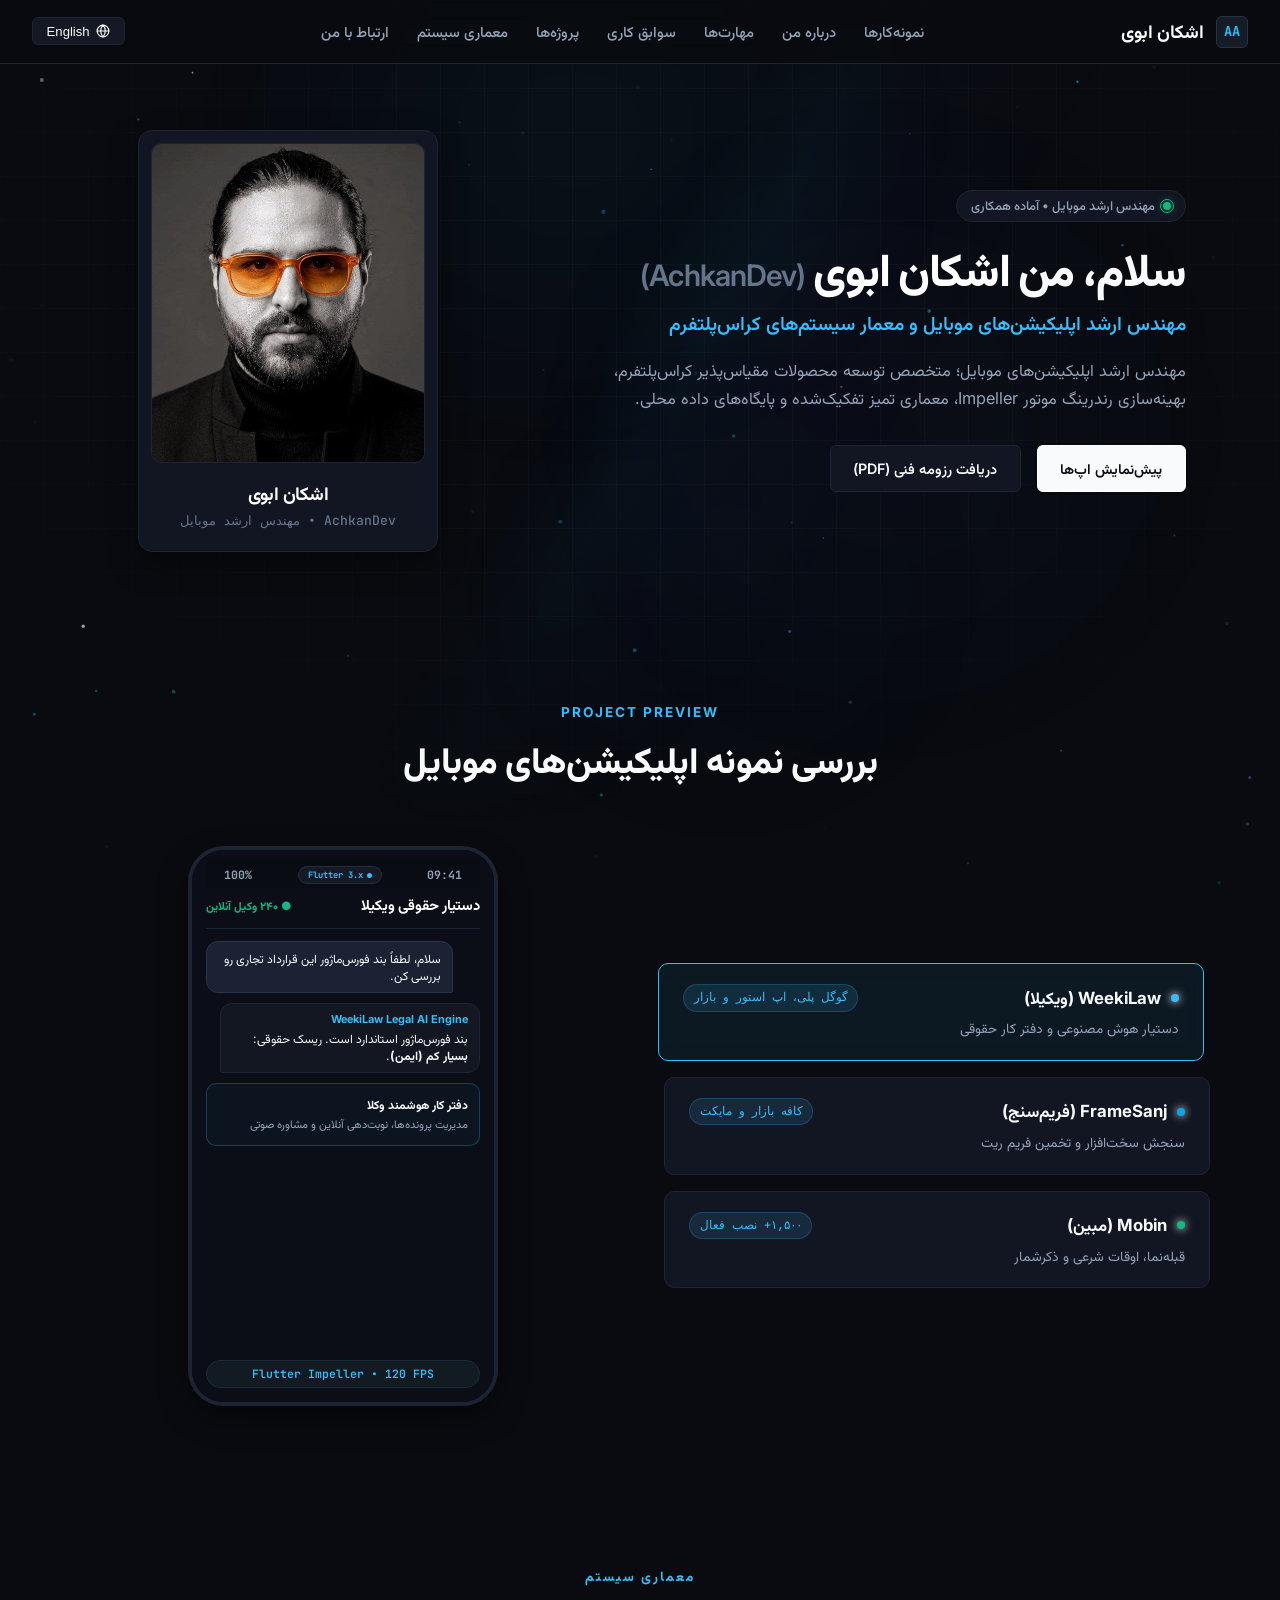
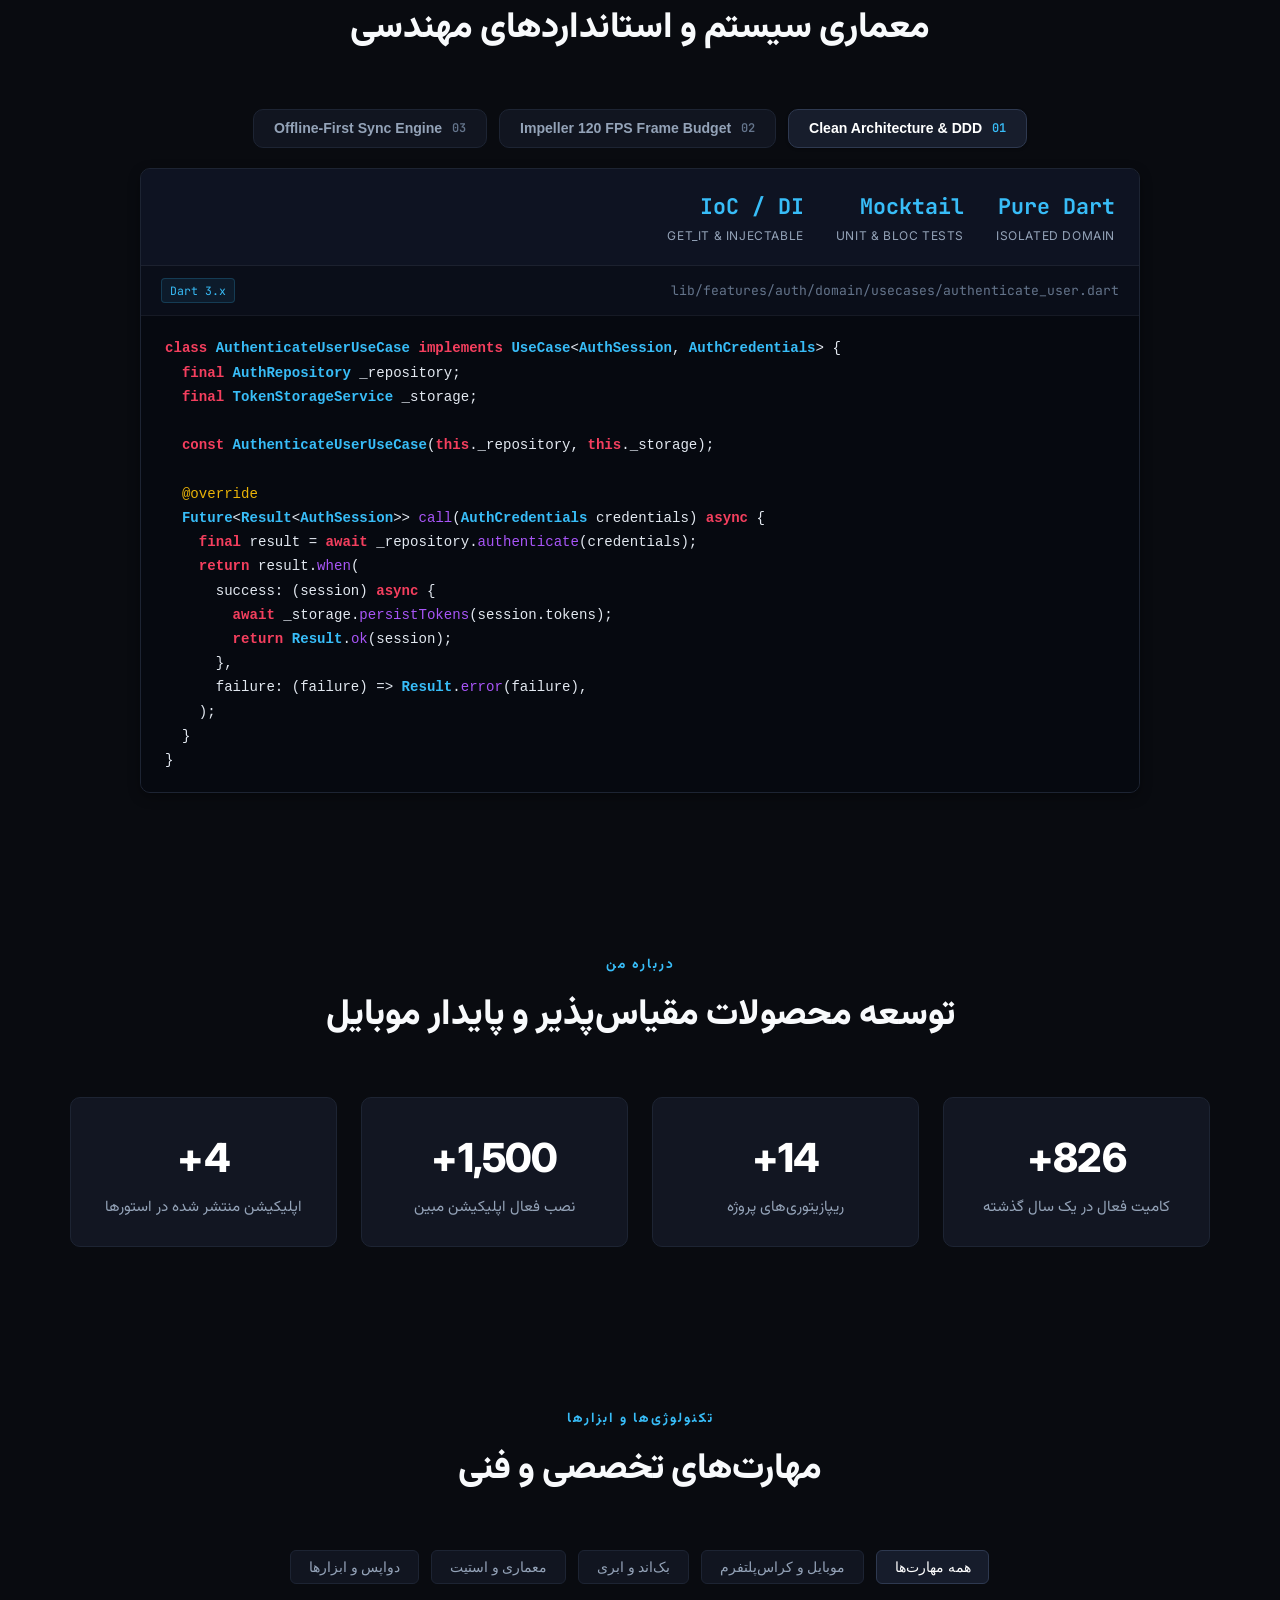
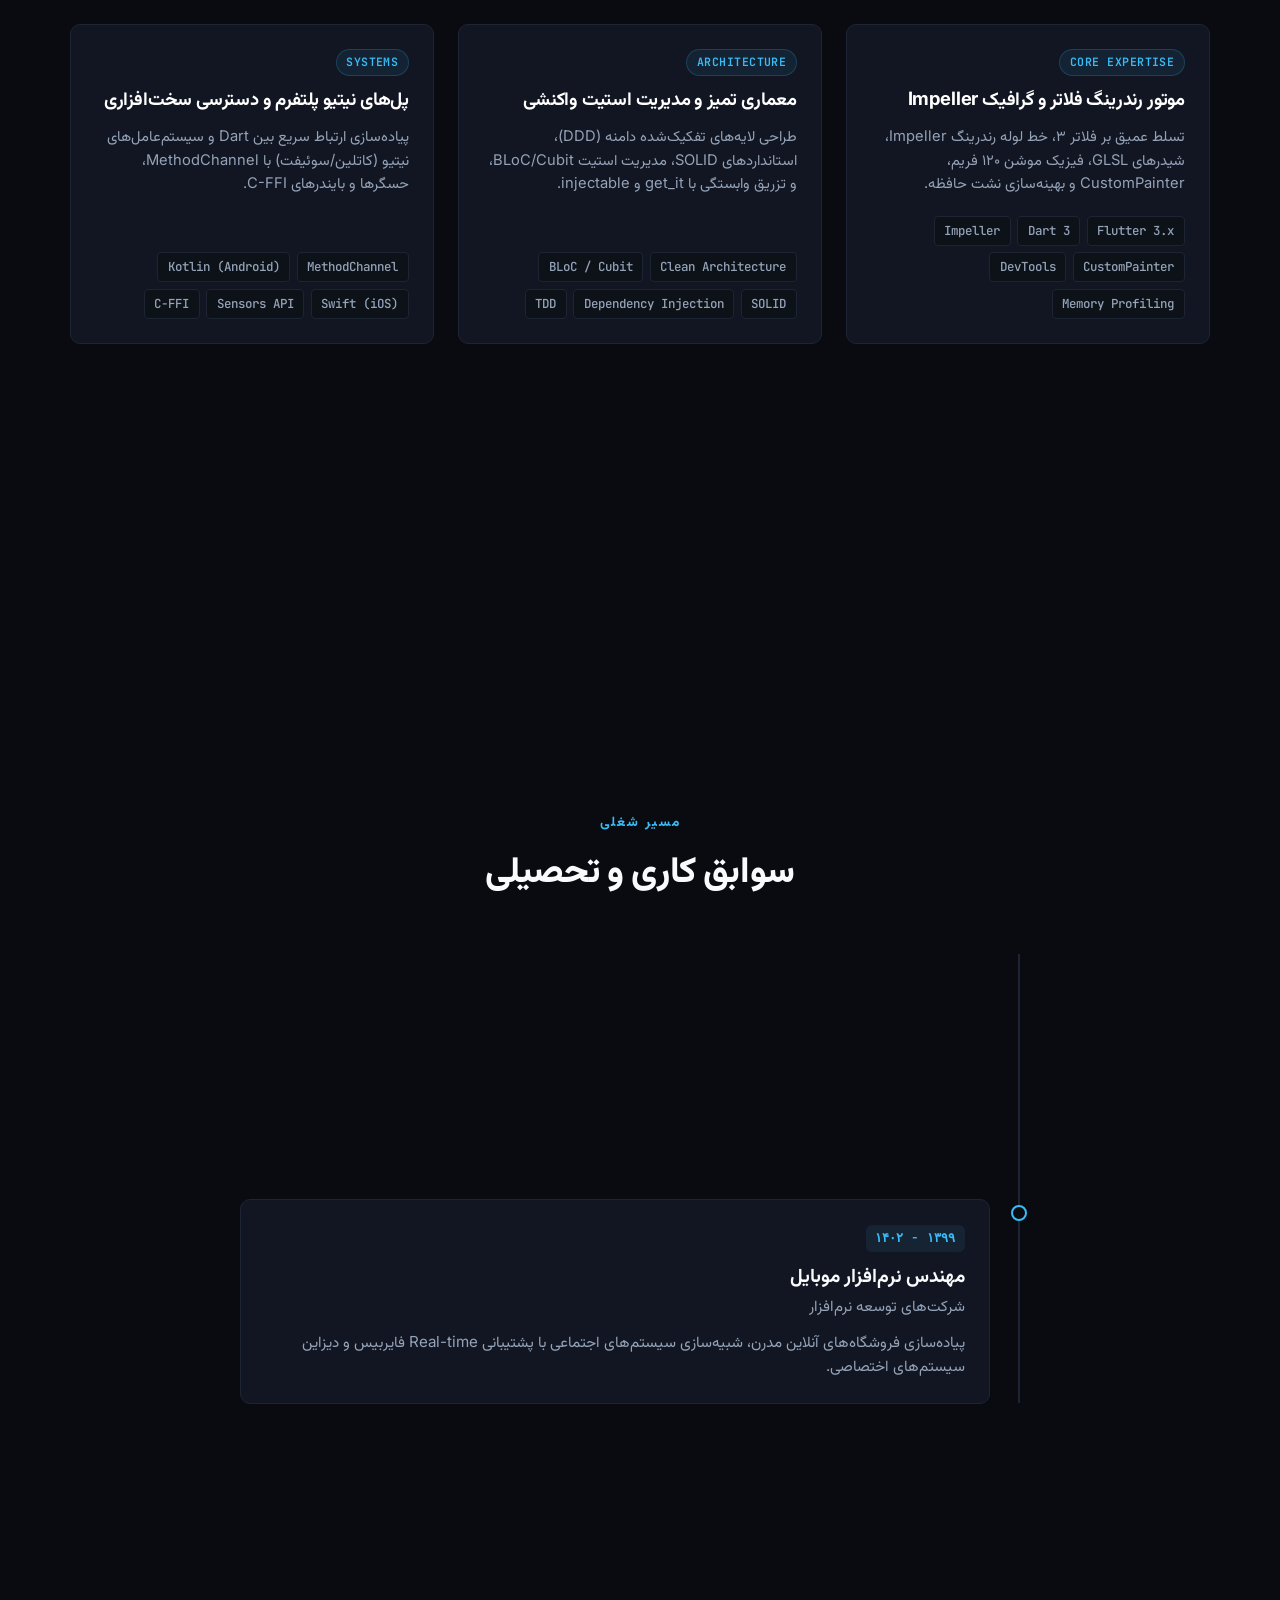
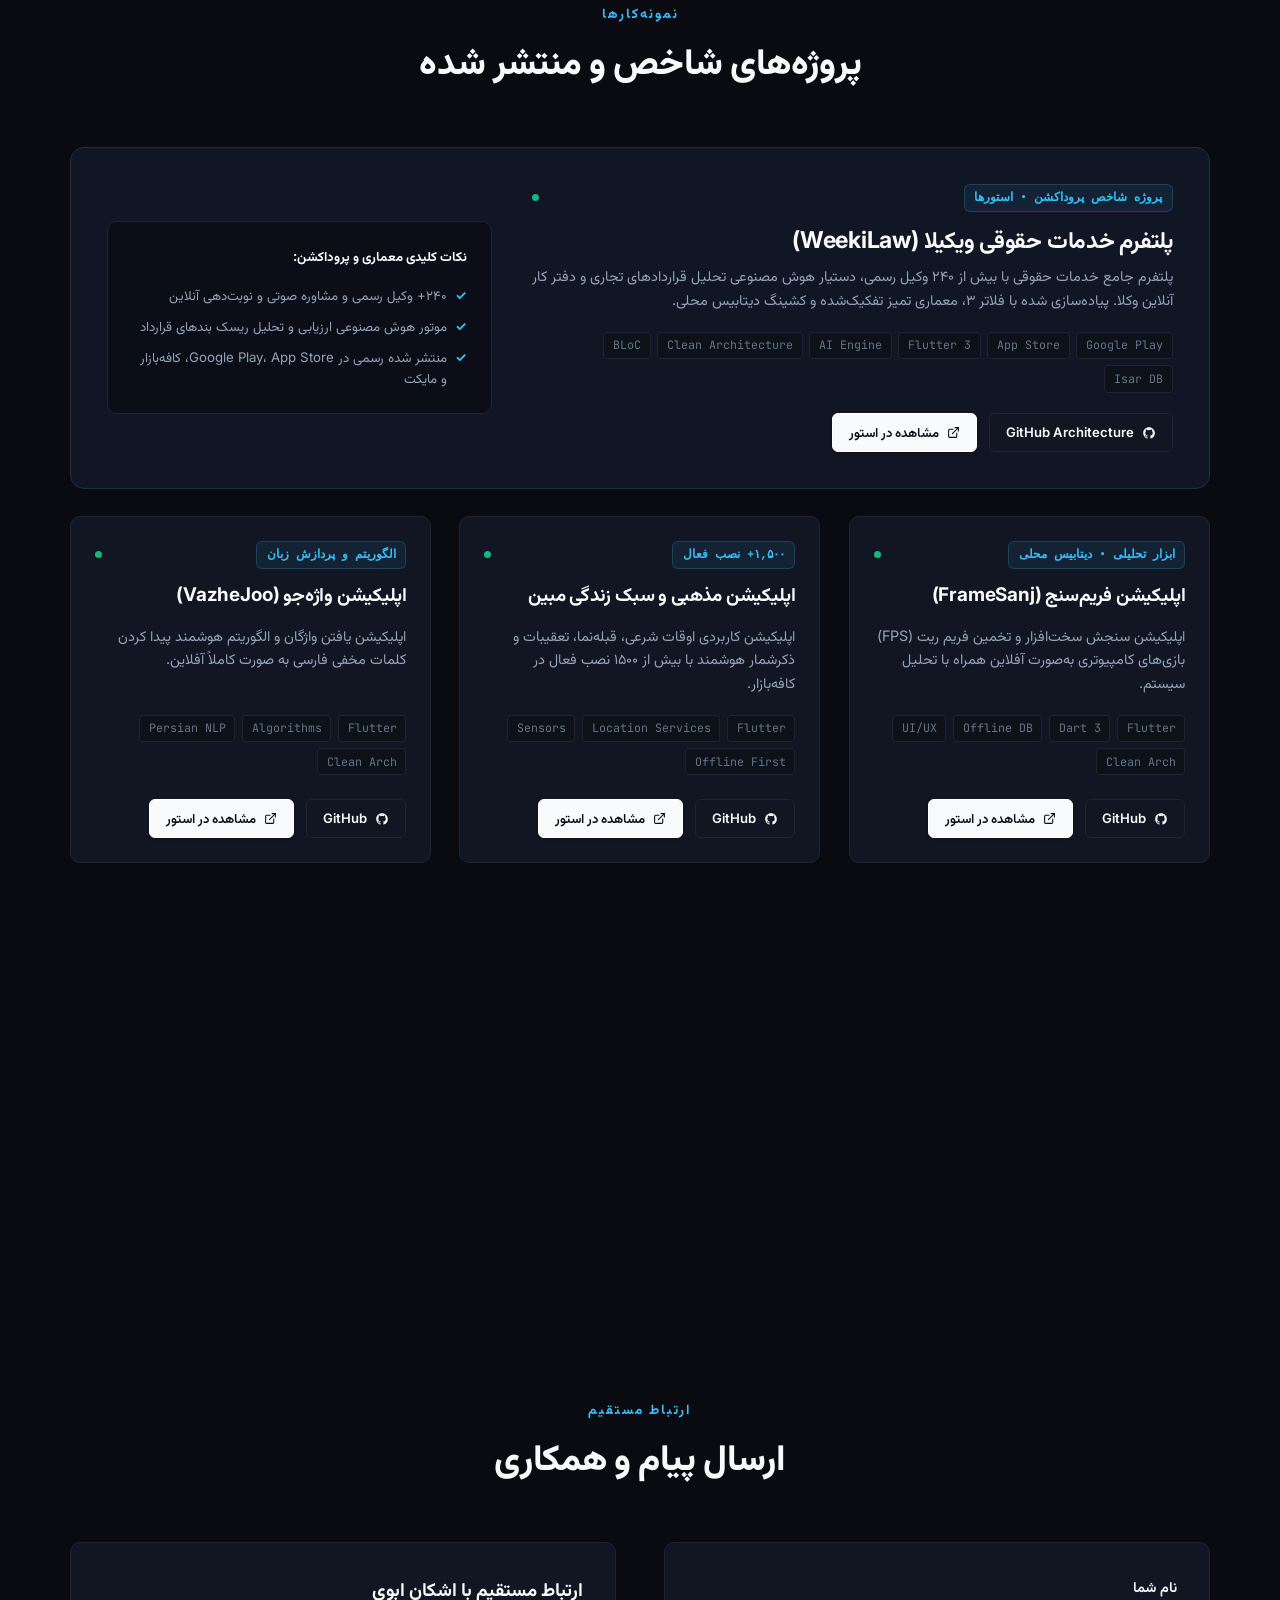
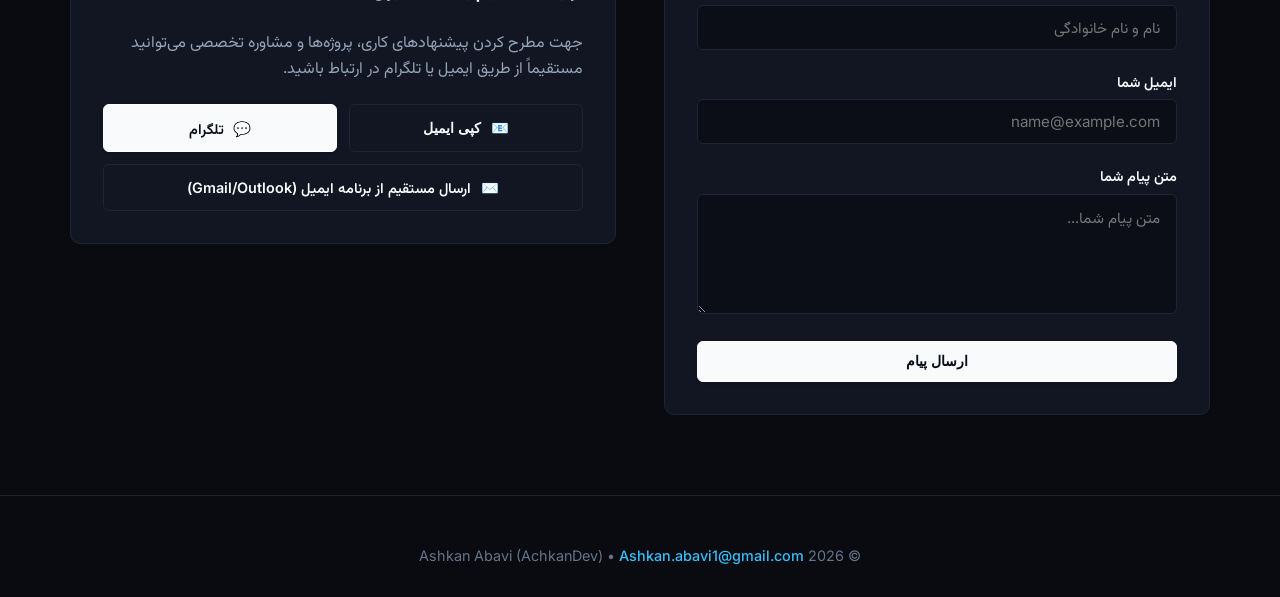
==== commit b8cb6501: "seo: optimize on-page schema, robots directives, and Persian entity tags for 'اشکان ابوی'" ====
--- a/index.html
+++ b/index.html
@@ -4,10 +4,14 @@
   <meta charset="UTF-8">
   <meta name="viewport" content="width=device-width, initial-scale=1.0">
   <title>اشکان ابوی (AchkanDev) — مهندس ارشد اپلیکیشن‌های موبایل و سیستم‌های کراس‌پلتفرم</title>
-  <meta name="description" content="رزومه و نمونه‌کارهای اشکان ابوی (AchkanDev)، مهندس ارشد اپلیکیشن‌های موبایل و معمار سیستم‌های کراس‌پلتفرم.">
-  <meta name="keywords" content="فلاتر, Flutter, Dart, اشکان ابوی, Ashkan Abavi, AchkanDev, نمونه کار, رزومه">
+  <meta name="description" content="رزومه، سوابق و نمونه‌کارهای رسمی اشکان ابوی (AchkanDev)، مهندس ارشد اپلیکیشن‌های موبایل، توسعه‌دهنده فلاتر و معمار سیستم‌های کراس‌پلتفرم.">
+  <meta name="keywords" content="اشکان ابوی, Ashkan Abavi, AchkanDev, فلاتر, Flutter, مهندس موبایل, رزومه اشکان ابوی, پورتفولیو اشکان ابوی, نمونه کار فلاتر">
+  <meta name="author" content="اشکان ابوی (Ashkan Abavi)">
+  <meta name="robots" content="index, follow, max-image-preview:large, max-snippet:-1, max-video-preview:-1">
+  <meta name="googlebot" content="index, follow, max-image-preview:large, max-snippet:-1, max-video-preview:-1">
   <link rel="canonical" href="https://achkandev.github.io/">
   <link rel="alternate" hreflang="fa" href="https://achkandev.github.io/">
+  <link rel="alternate" hreflang="en" href="https://achkandev.github.io/cv-en.html">
   <link rel="alternate" hreflang="x-default" href="https://achkandev.github.io/">
   <link rel="alternate" type="text/markdown" href="https://achkandev.github.io/llms.txt" title="LLM Context">
 
@@ -18,21 +22,21 @@
 
   <!-- OpenGraph / Telegram / LinkedIn / Social Cards -->
   <meta property="og:type" content="profile">
-  <meta property="og:site_name" content="Ashkan Abavi Portfolio">
-  <meta property="og:title" content="Ashkan Abavi (AchkanDev) — Senior Mobile Application Engineer">
-  <meta property="og:description" content="Senior Mobile Engineer specializing in high-scalability cross-platform solutions, native performance optimization, and mobile architecture.">
+  <meta property="og:site_name" content="پورتفولیو و رزومه اشکان ابوی">
+  <meta property="og:title" content="اشکان ابوی (AchkanDev) — مهندس ارشد اپلیکیشن‌های موبایل">
+  <meta property="og:description" content="رزومه، سوابق و نمونه‌کارهای رسمی اشکان ابوی (AchkanDev) — مهندس ارشد فلاتر، معمار سیستم‌های مقیاس‌پذیر و توسعه‌دهنده اپلیکیشن‌های موبایل.">
   <meta property="og:url" content="https://achkandev.github.io/">
   <meta property="og:image" content="https://achkandev.github.io/assets/favicon-512.png">
   <meta property="og:image:width" content="512">
   <meta property="og:image:height" content="512">
-  <meta property="og:image:alt" content="Ashkan Abavi (AchkanDev)">
+  <meta property="og:image:alt" content="اشکان ابوی — مهندس ارشد اپلیکیشن‌های موبایل">
   <meta property="og:locale" content="fa_IR">
   <meta property="og:locale:alternate" content="en_US">
 
   <!-- Twitter / X Cards -->
   <meta name="twitter:card" content="summary_large_image">
-  <meta name="twitter:title" content="Ashkan Abavi (AchkanDev) — Senior Mobile Application Engineer">
-  <meta name="twitter:description" content="Senior Mobile Engineer specializing in high-scalability cross-platform solutions and mobile architecture.">
+  <meta name="twitter:title" content="اشکان ابوی (AchkanDev) — مهندس ارشد اپلیکیشن‌های موبایل">
+  <meta name="twitter:description" content="رزومه، سوابق و نمونه‌کارهای رسمی اشکان ابوی (AchkanDev) — مهندس ارشد فلاتر و معمار سیستم‌های موبایل.">
   <meta name="twitter:image" content="https://achkandev.github.io/assets/favicon-512.png">
 
   <!-- Structured Data / JSON-LD (Schema.org) -->
@@ -43,10 +47,10 @@
       {
         "@type": "Person",
         "@id": "https://achkandev.github.io/#person",
-        "name": "Ashkan Abavi",
-        "alternateName": ["اشکان ابوی", "AchkanDev"],
-        "jobTitle": "Senior Mobile Application Engineer & Cross-Platform Architect",
-        "description": "Senior Mobile Engineer specializing in high-scalability cross-platform solutions, native performance optimization, and mobile software architecture.",
+        "name": "اشکان ابوی",
+        "alternateName": ["Ashkan Abavi", "AchkanDev", "ashkan abavi"],
+        "jobTitle": "مهندس ارشد اپلیکیشن‌های موبایل و معمار سیستم‌های کراس‌پلتفرم",
+        "description": "مهندس ارشد اپلیکیشن‌های موبایل و معمار سیستم‌های کراس‌پلتفرم؛ متخصص فلاتر، رندرینگ Impeller، بهینه‌سازی نیتیو و معماری تمیز.",
         "url": "https://achkandev.github.io",
         "image": "https://achkandev.github.io/assets/avatar.png",
         "email": "mailto:Ashkan.abavi1@gmail.com",
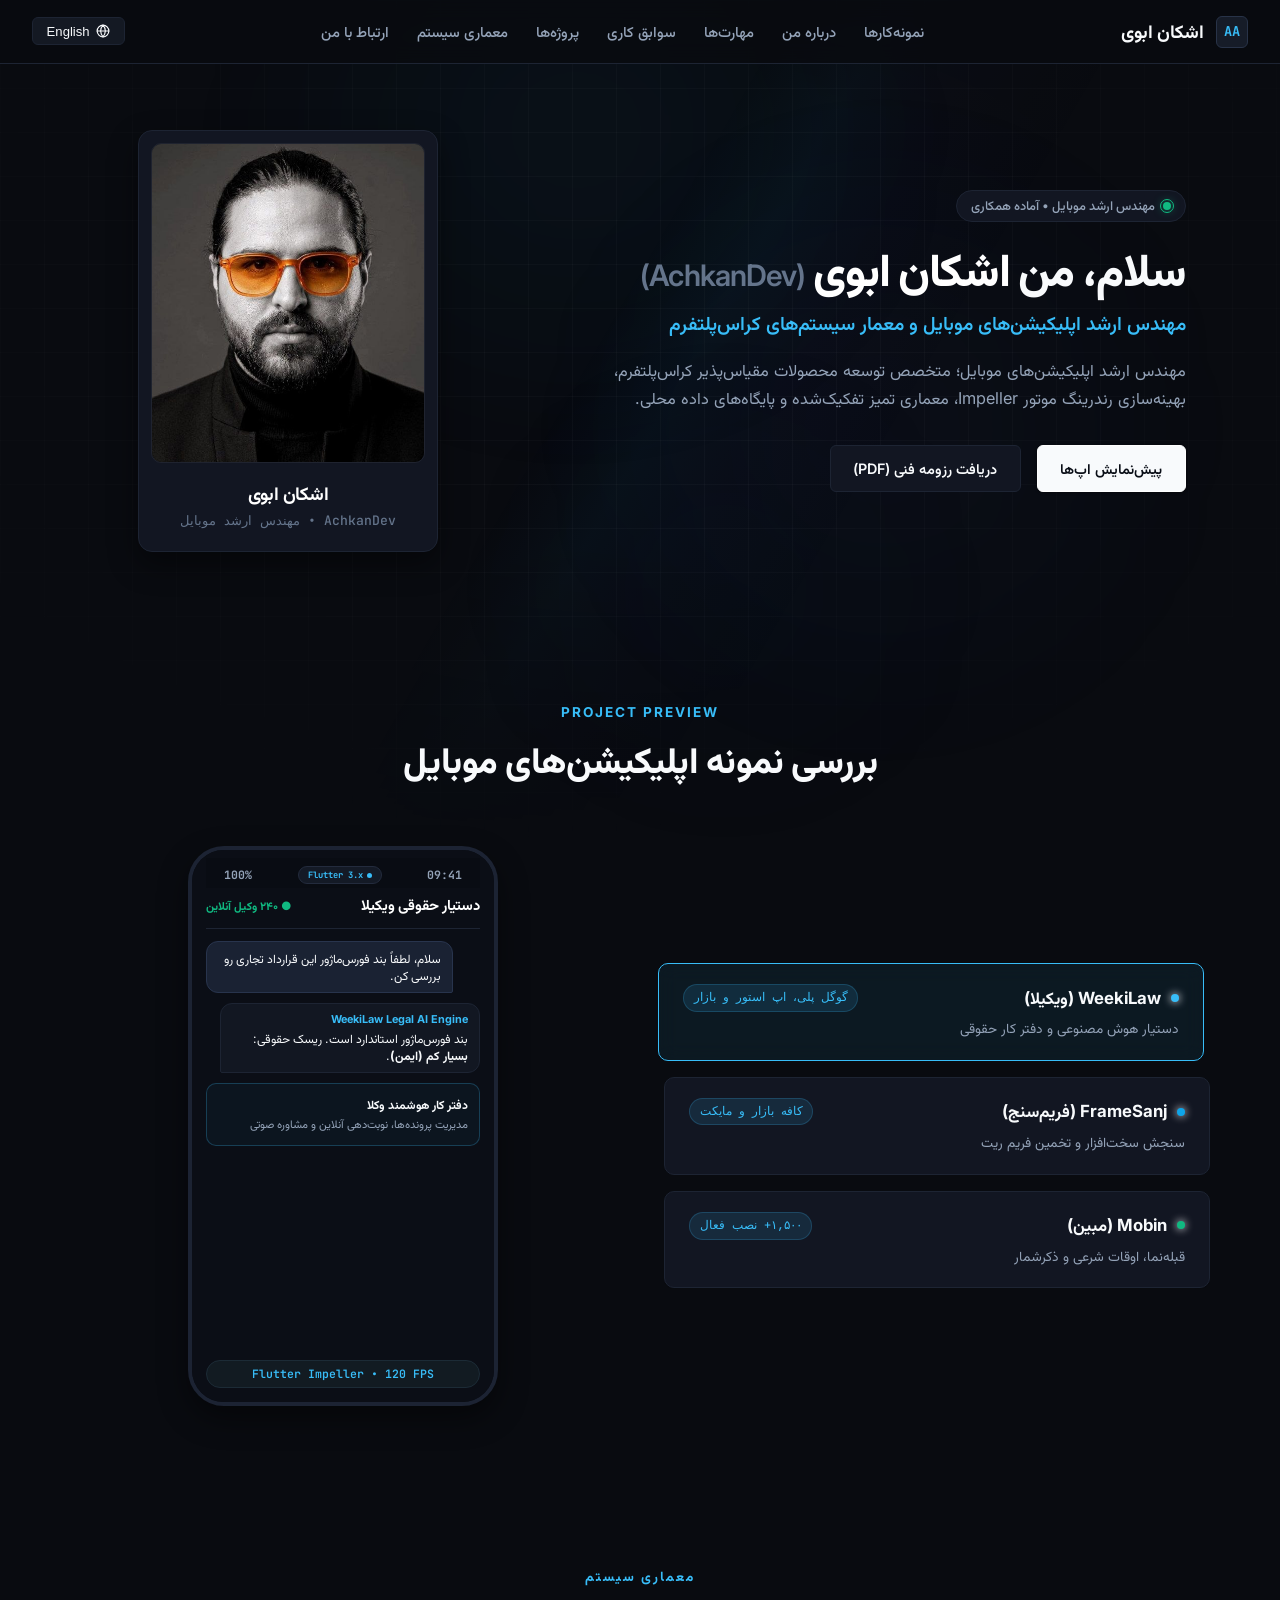
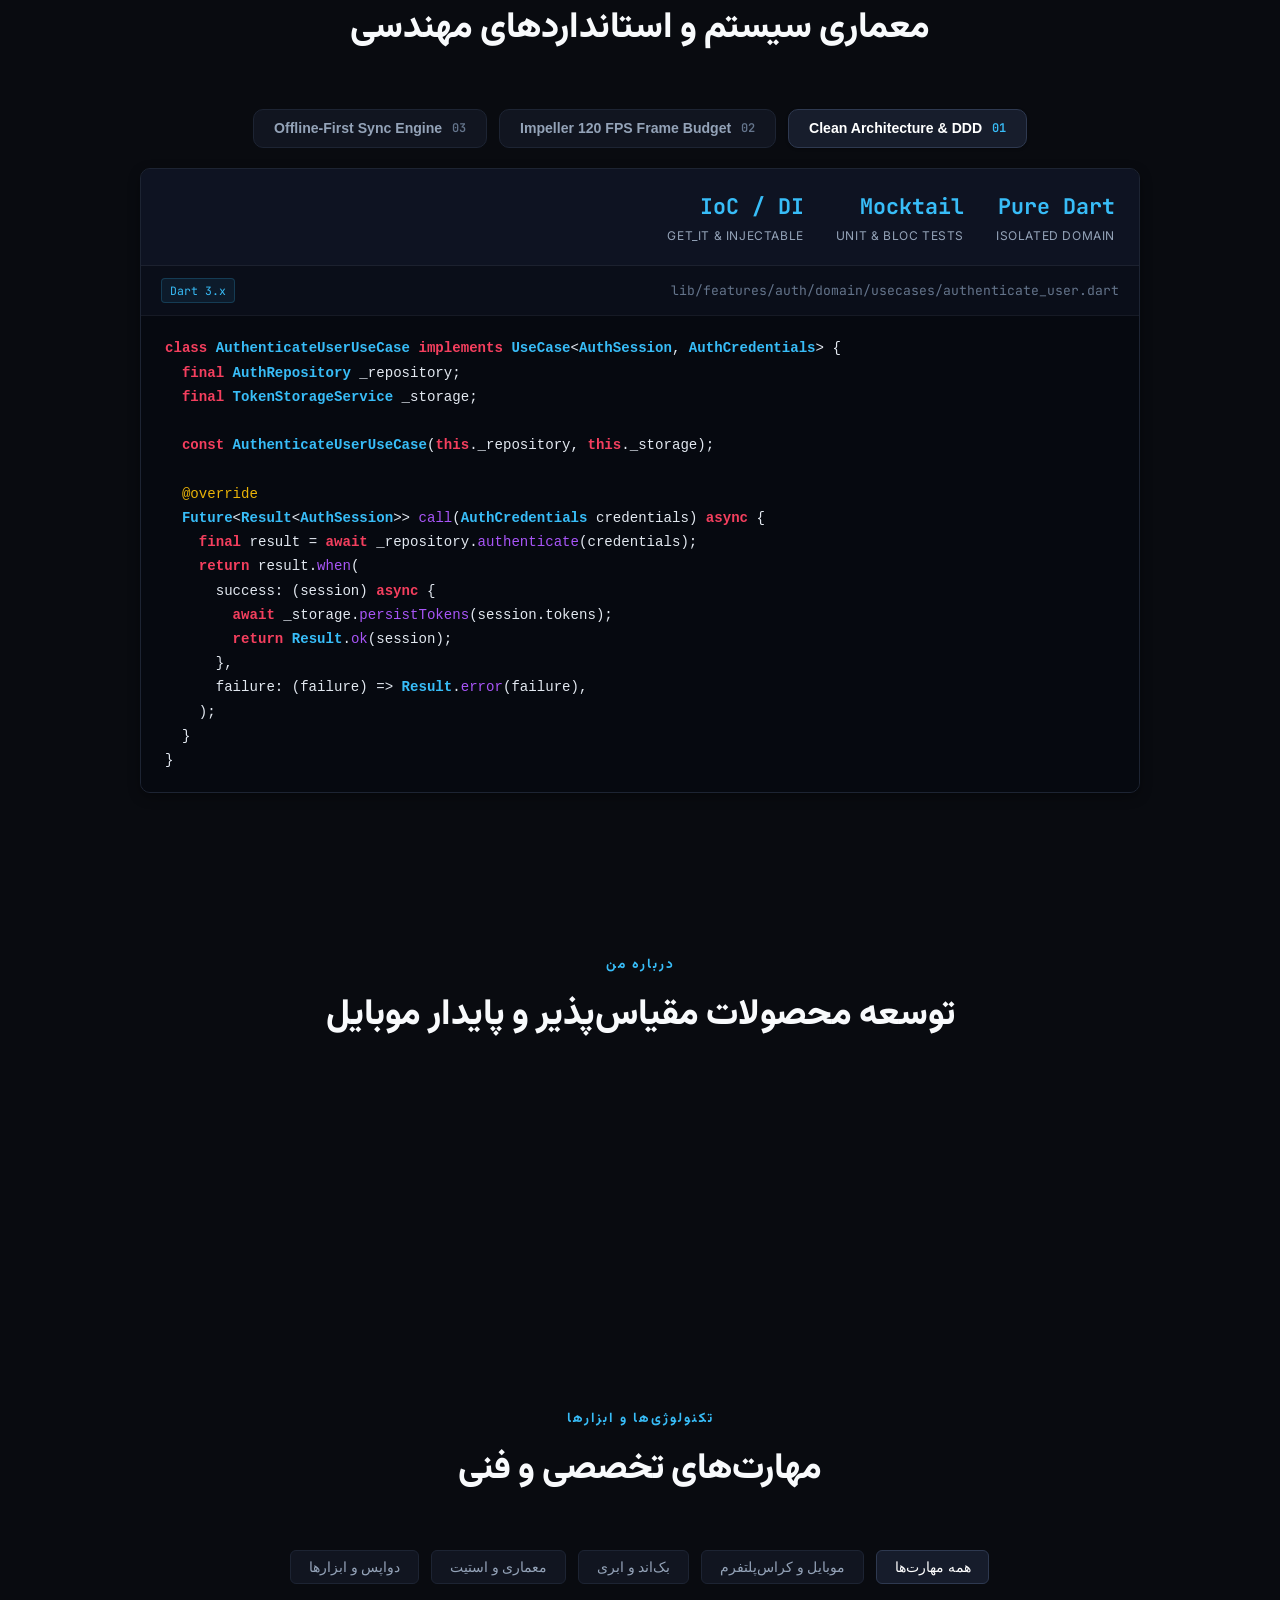
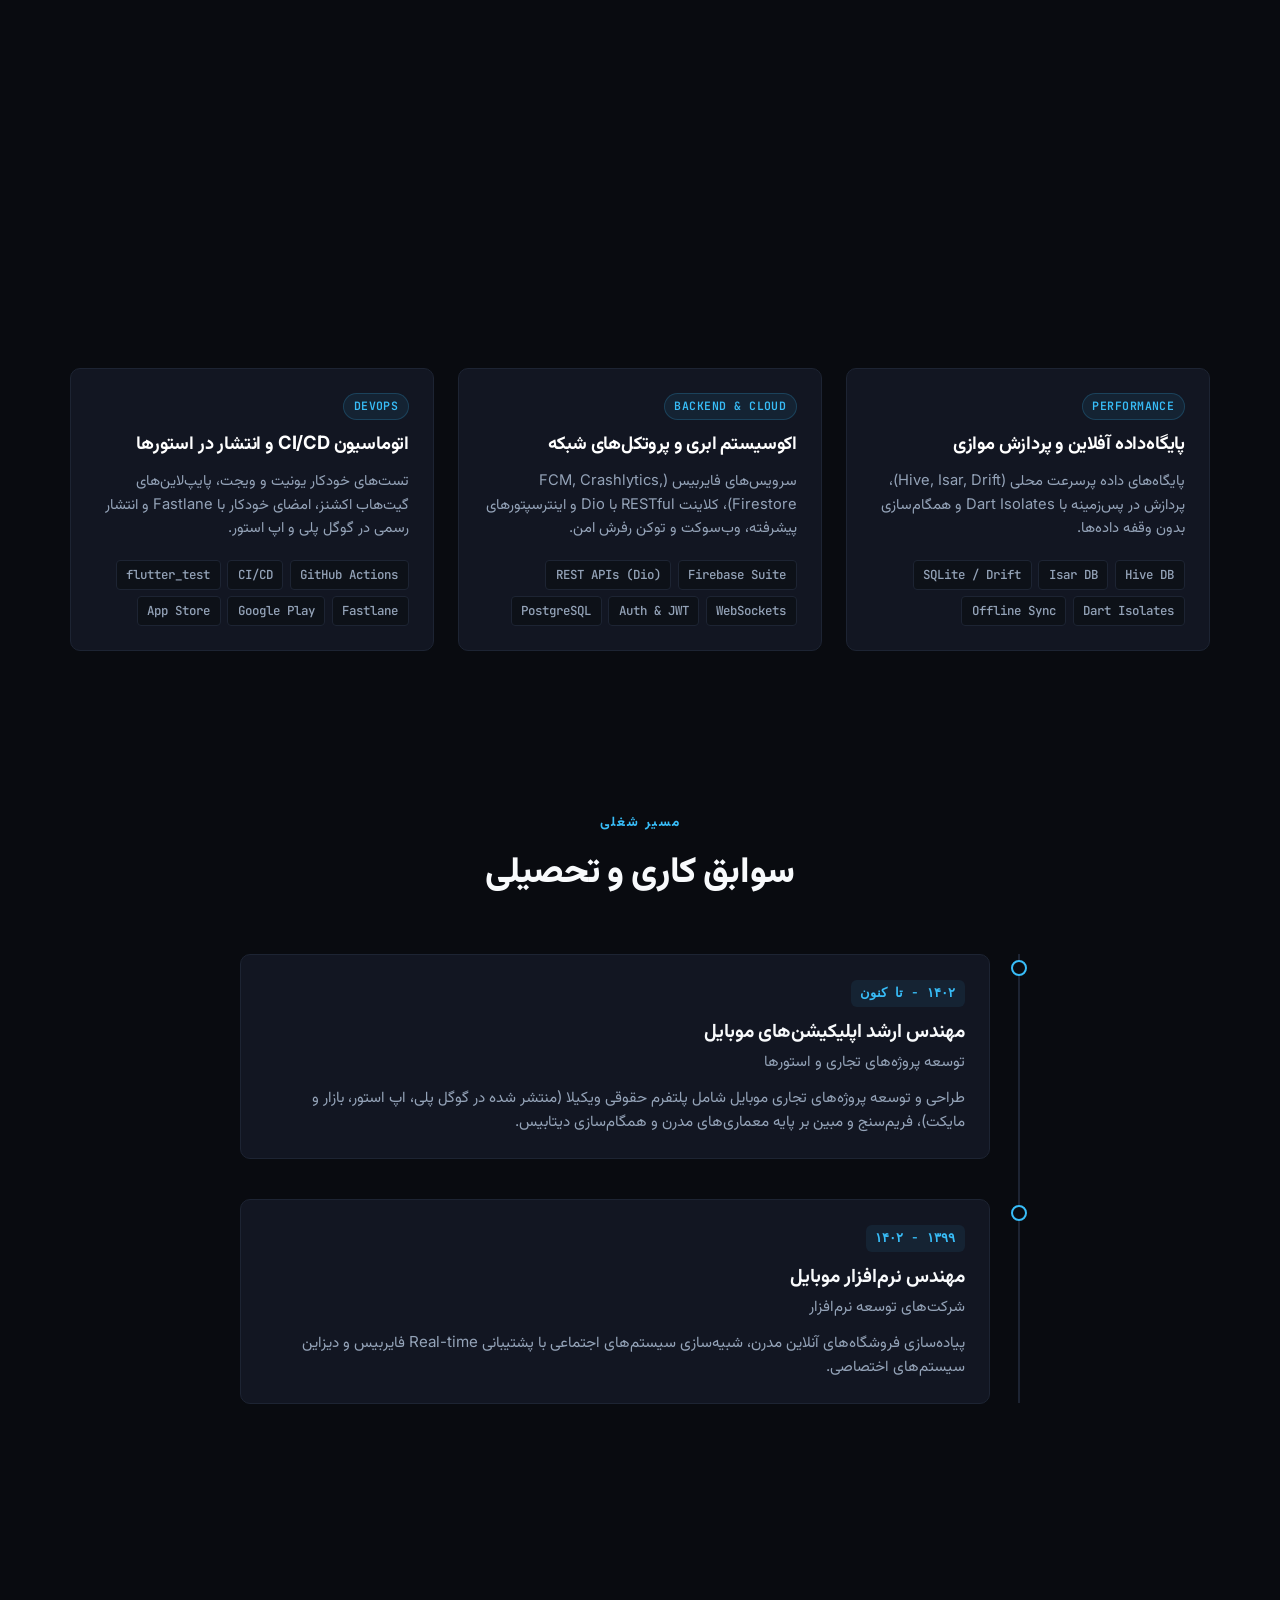
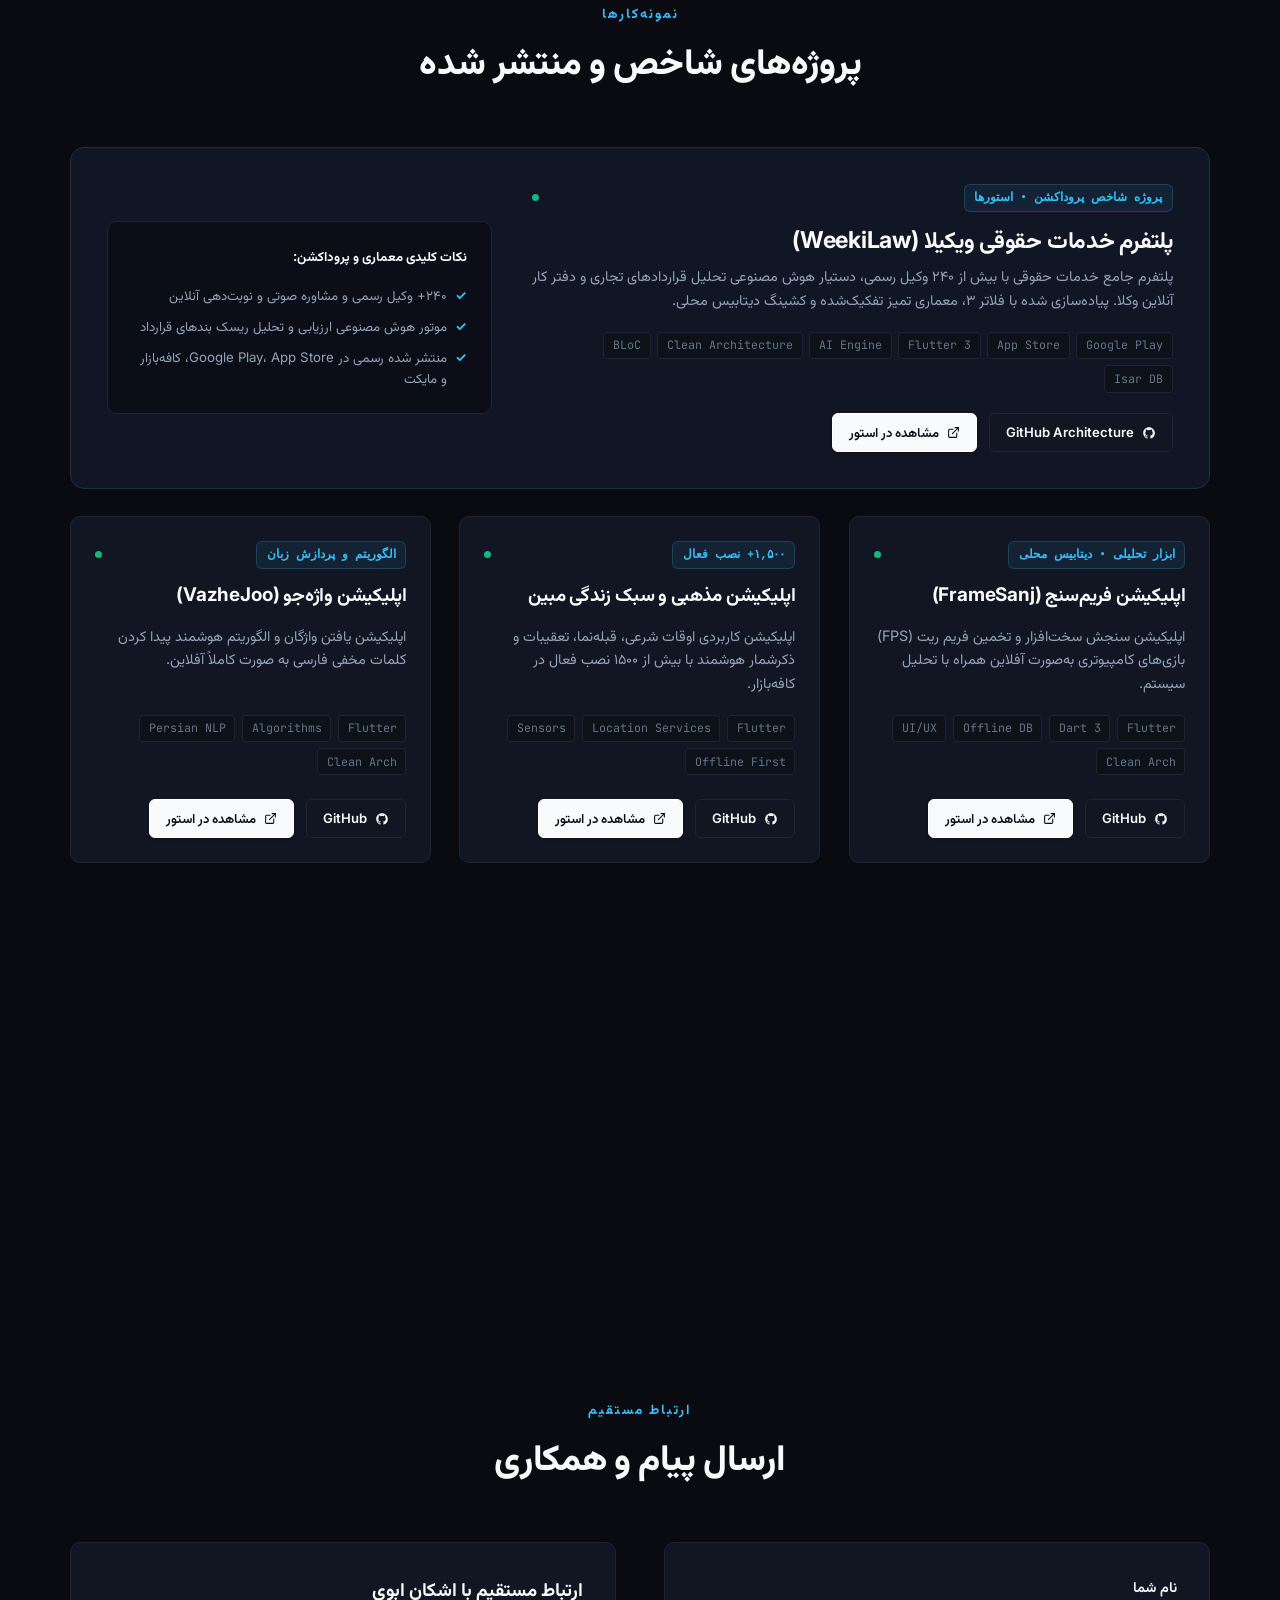
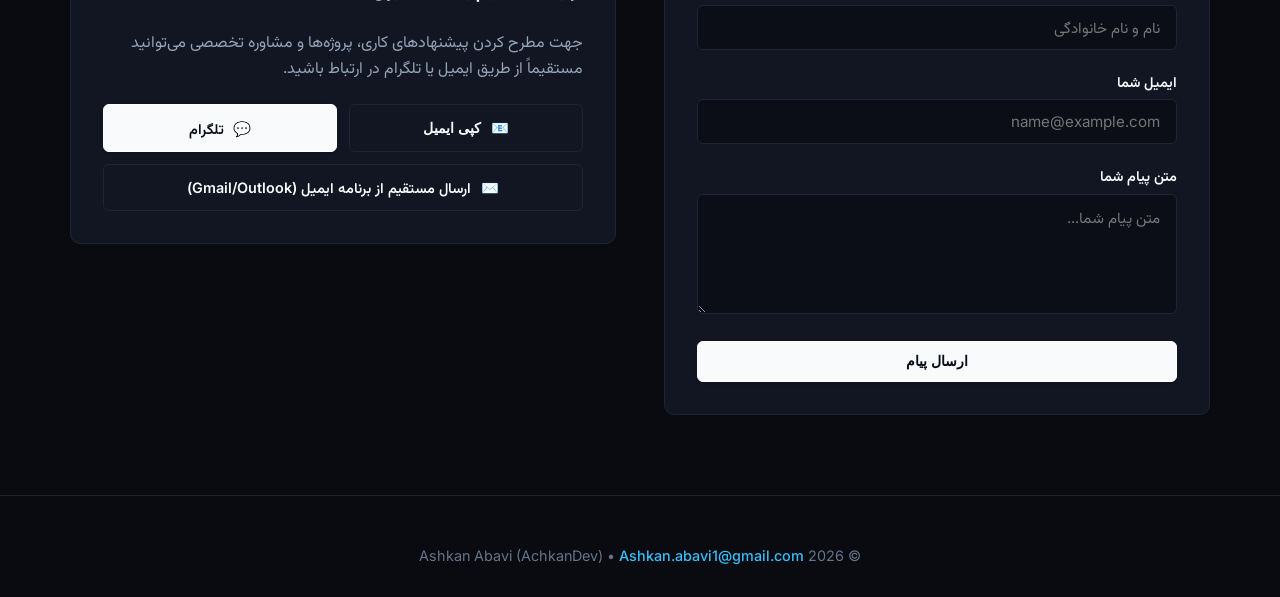
==== commit 4d99eaa8: "seo: add google-site-verification token to index.html and CVs" ====
--- a/index.html
+++ b/index.html
@@ -9,6 +9,7 @@
   <meta name="author" content="اشکان ابوی (Ashkan Abavi)">
   <meta name="robots" content="index, follow, max-image-preview:large, max-snippet:-1, max-video-preview:-1">
   <meta name="googlebot" content="index, follow, max-image-preview:large, max-snippet:-1, max-video-preview:-1">
+  <meta name="google-site-verification" content="kPR5S2ApET_VcN27nNC1_Z158eHl0S3h6J4NE5xxOdY">
   <link rel="canonical" href="https://achkandev.github.io/">
   <link rel="alternate" hreflang="fa" href="https://achkandev.github.io/">
   <link rel="alternate" hreflang="en" href="https://achkandev.github.io/cv-en.html">
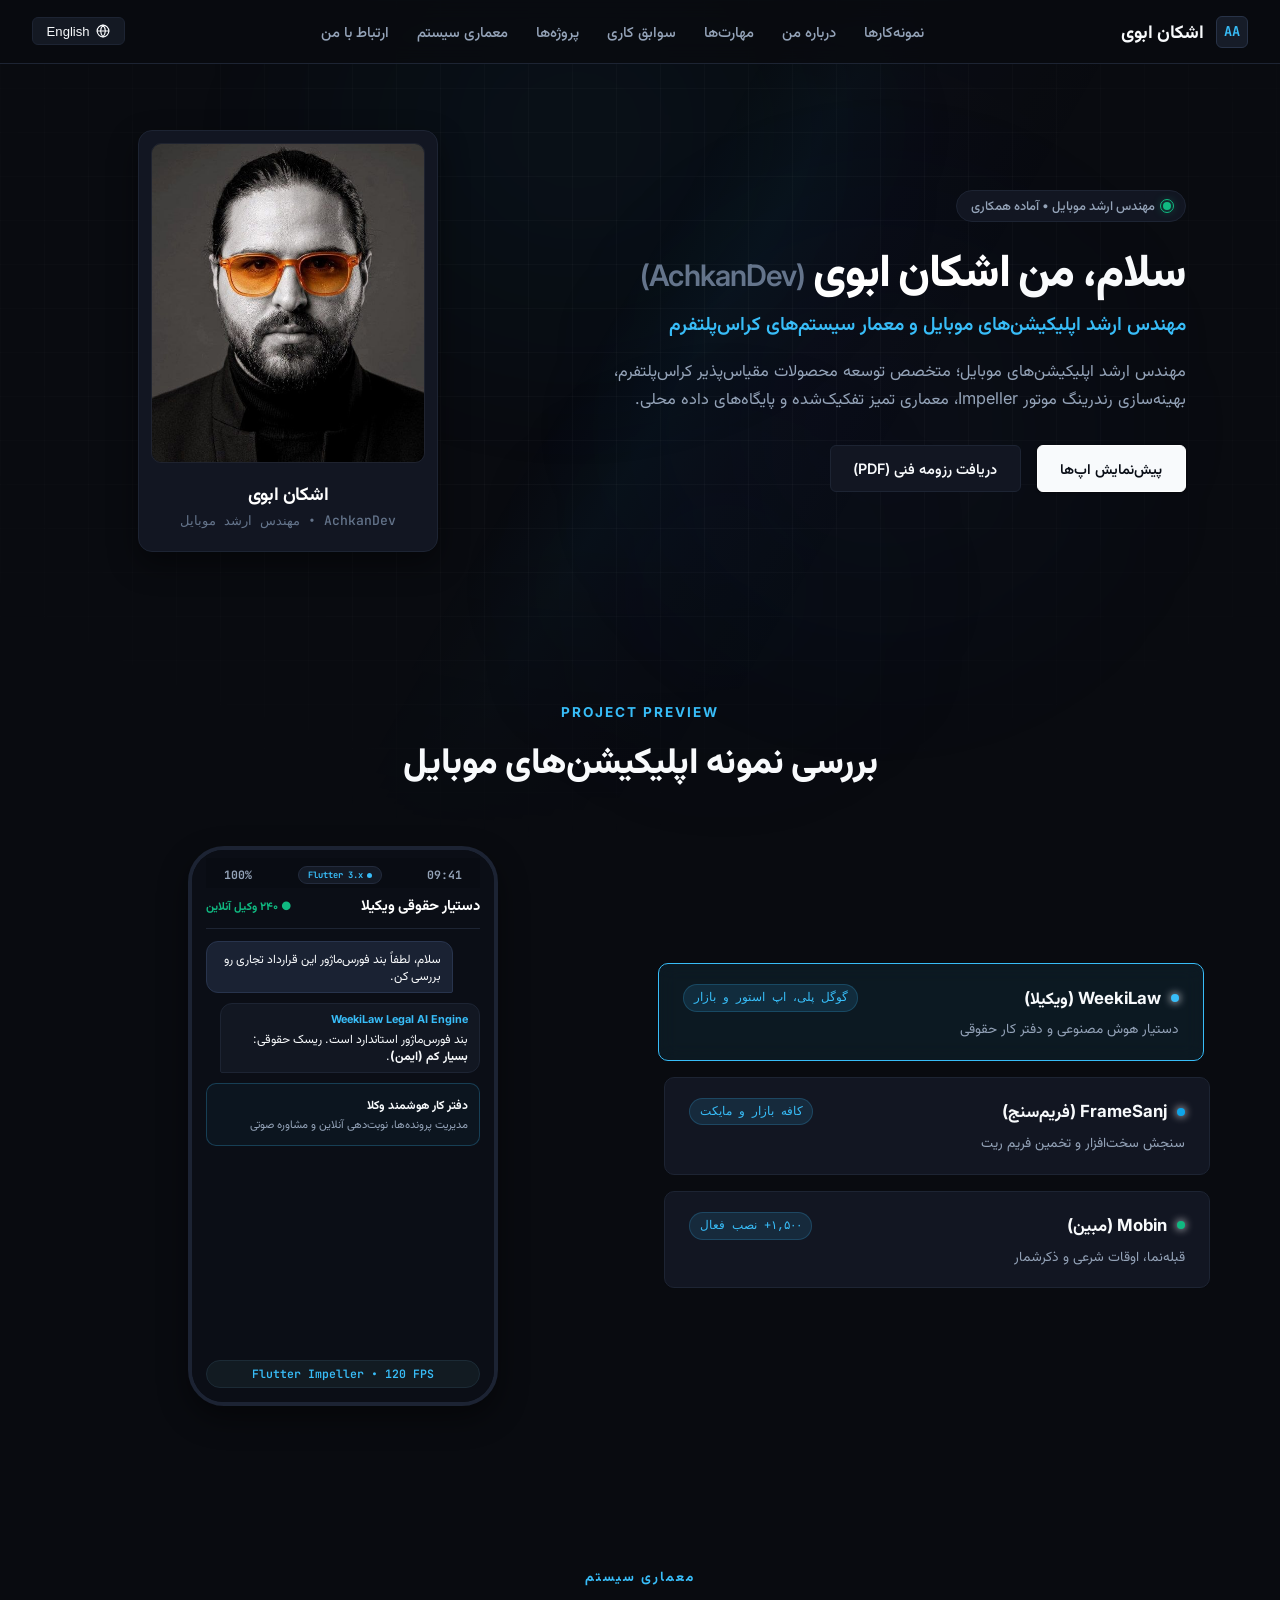
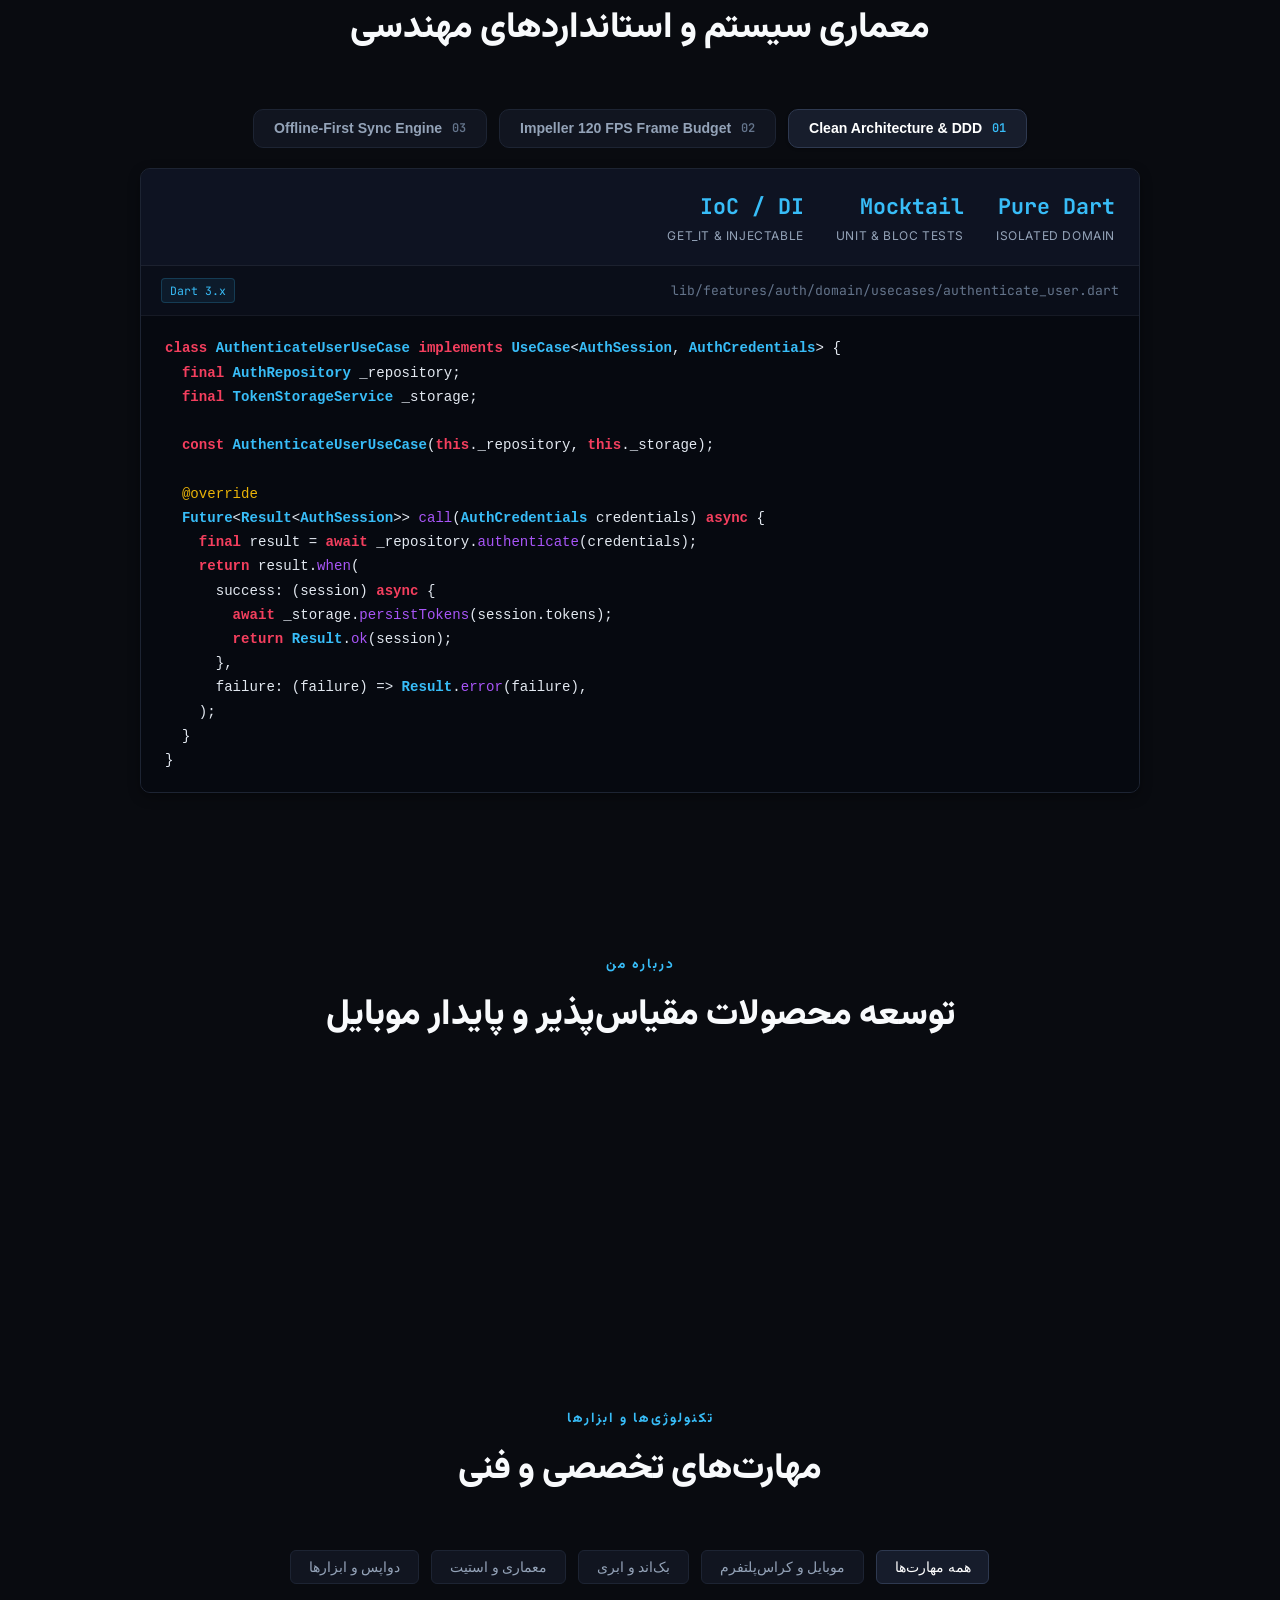
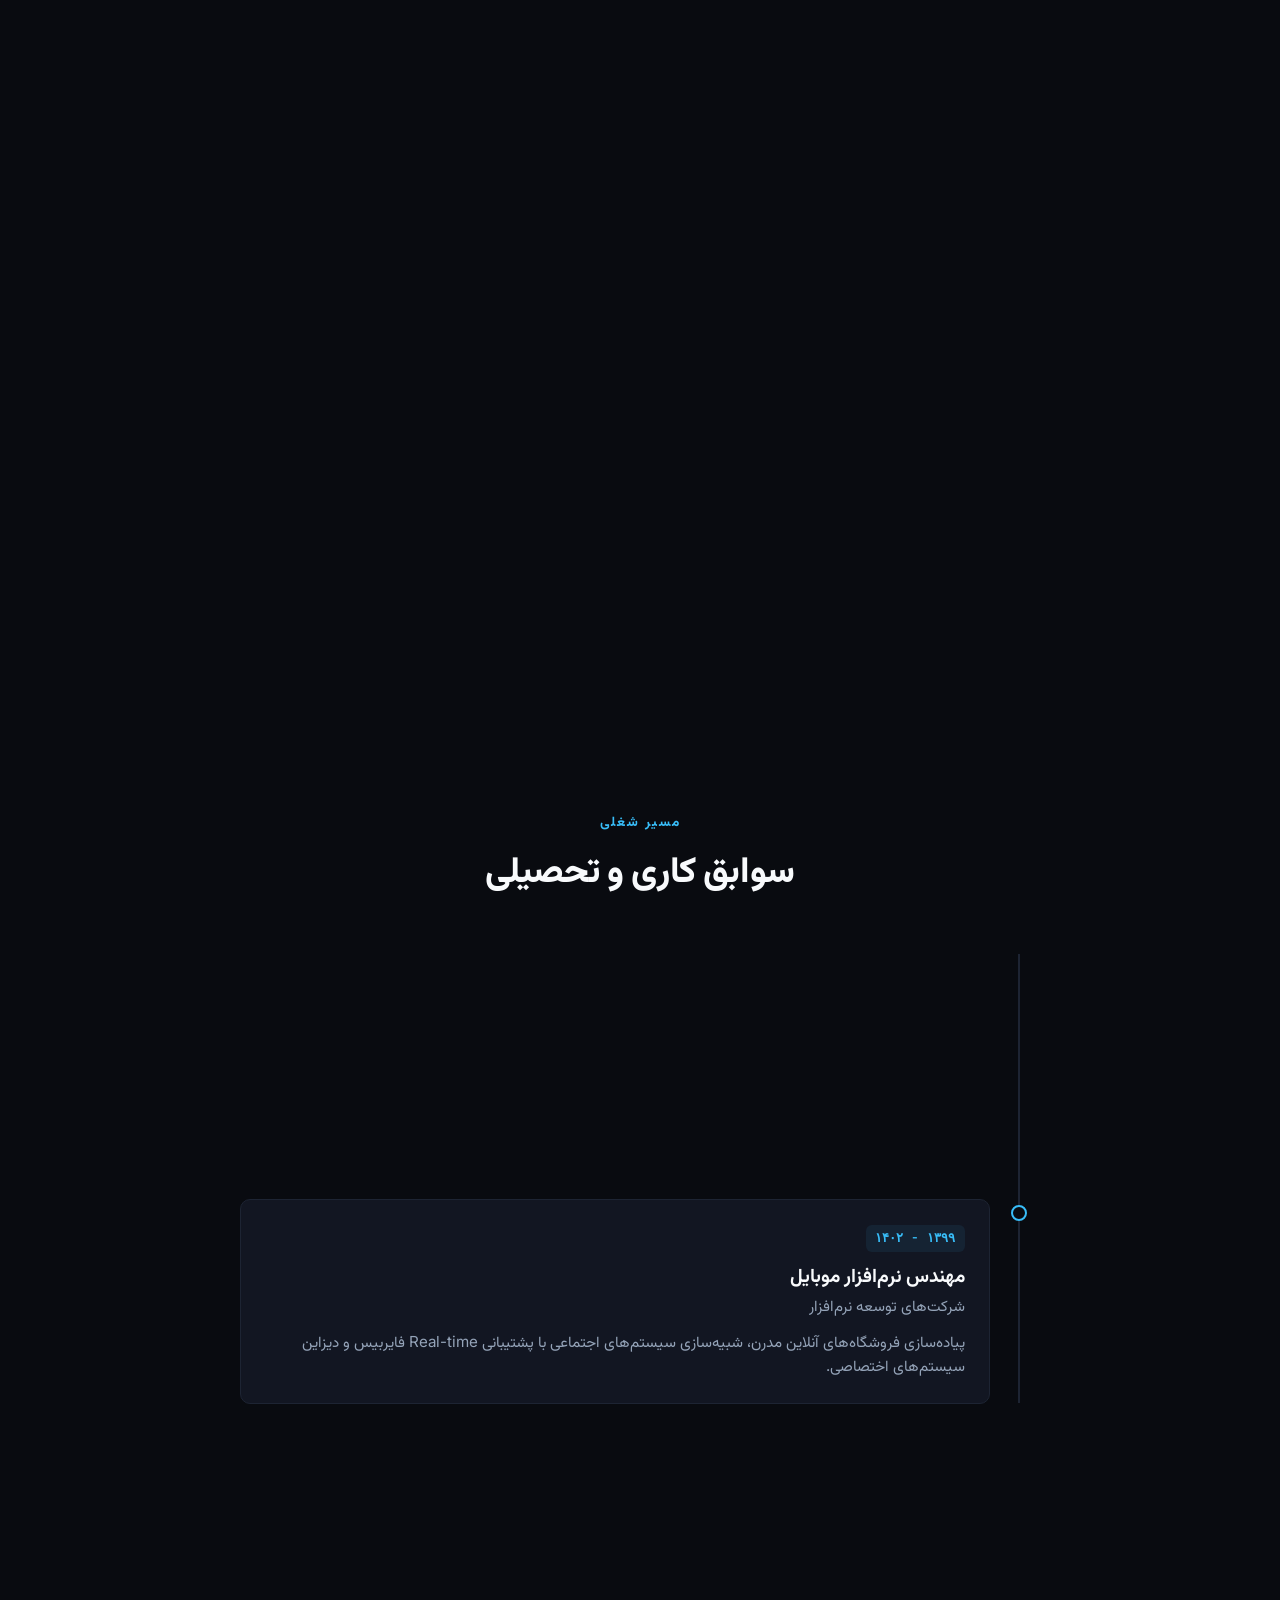
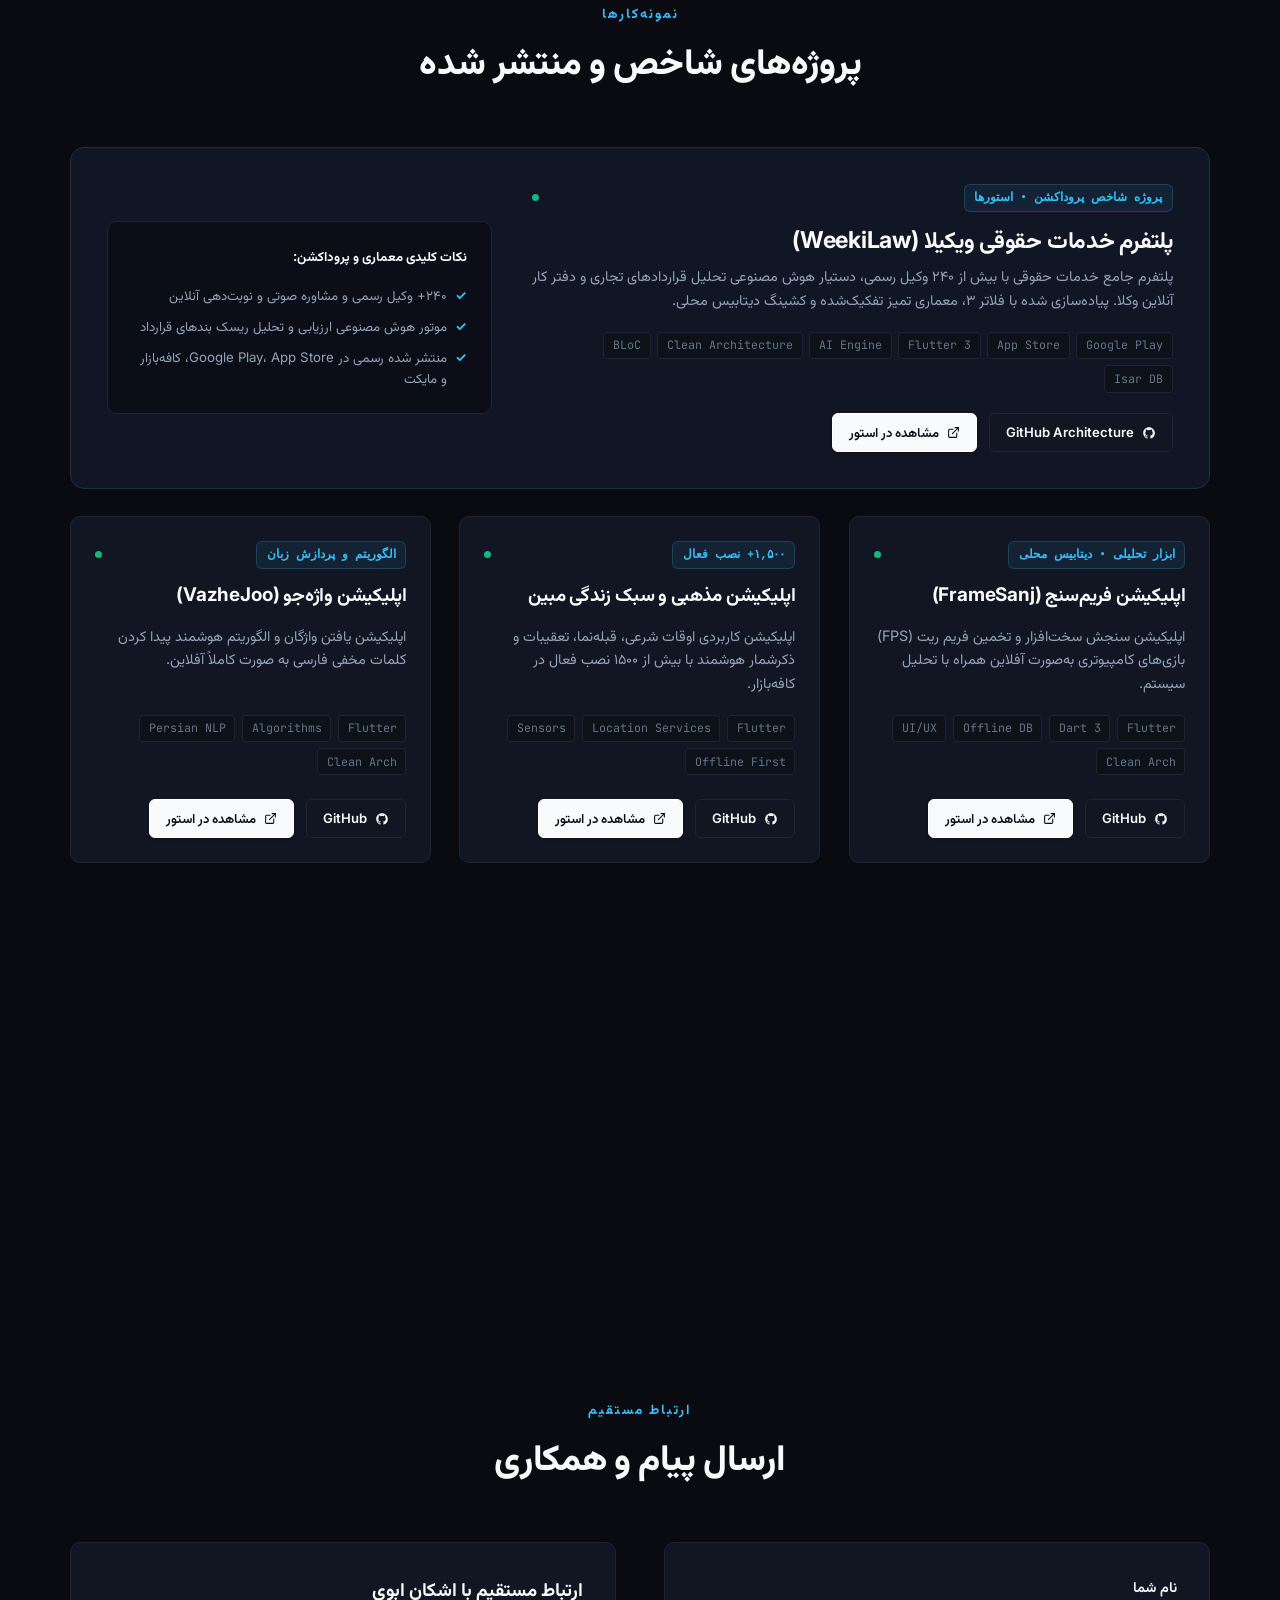
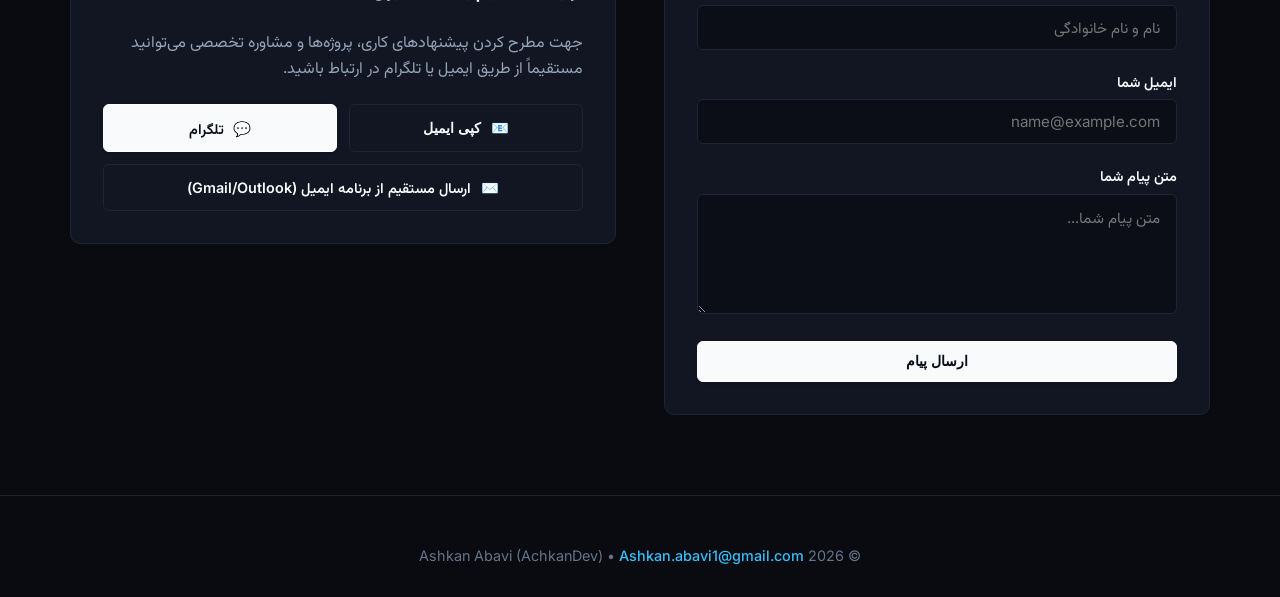
==== commit 7909eb1b: "seo: format verification tag with self-closing slash" ====
--- a/index.html
+++ b/index.html
@@ -9,7 +9,7 @@
   <meta name="author" content="اشکان ابوی (Ashkan Abavi)">
   <meta name="robots" content="index, follow, max-image-preview:large, max-snippet:-1, max-video-preview:-1">
   <meta name="googlebot" content="index, follow, max-image-preview:large, max-snippet:-1, max-video-preview:-1">
-  <meta name="google-site-verification" content="kPR5S2ApET_VcN27nNC1_Z158eHl0S3h6J4NE5xxOdY">
+  <meta name="google-site-verification" content="kPR5S2ApET_VcN27nNC1_Z158eHl0S3h6J4NE5xxOdY" />
   <link rel="canonical" href="https://achkandev.github.io/">
   <link rel="alternate" hreflang="fa" href="https://achkandev.github.io/">
   <link rel="alternate" hreflang="en" href="https://achkandev.github.io/cv-en.html">
